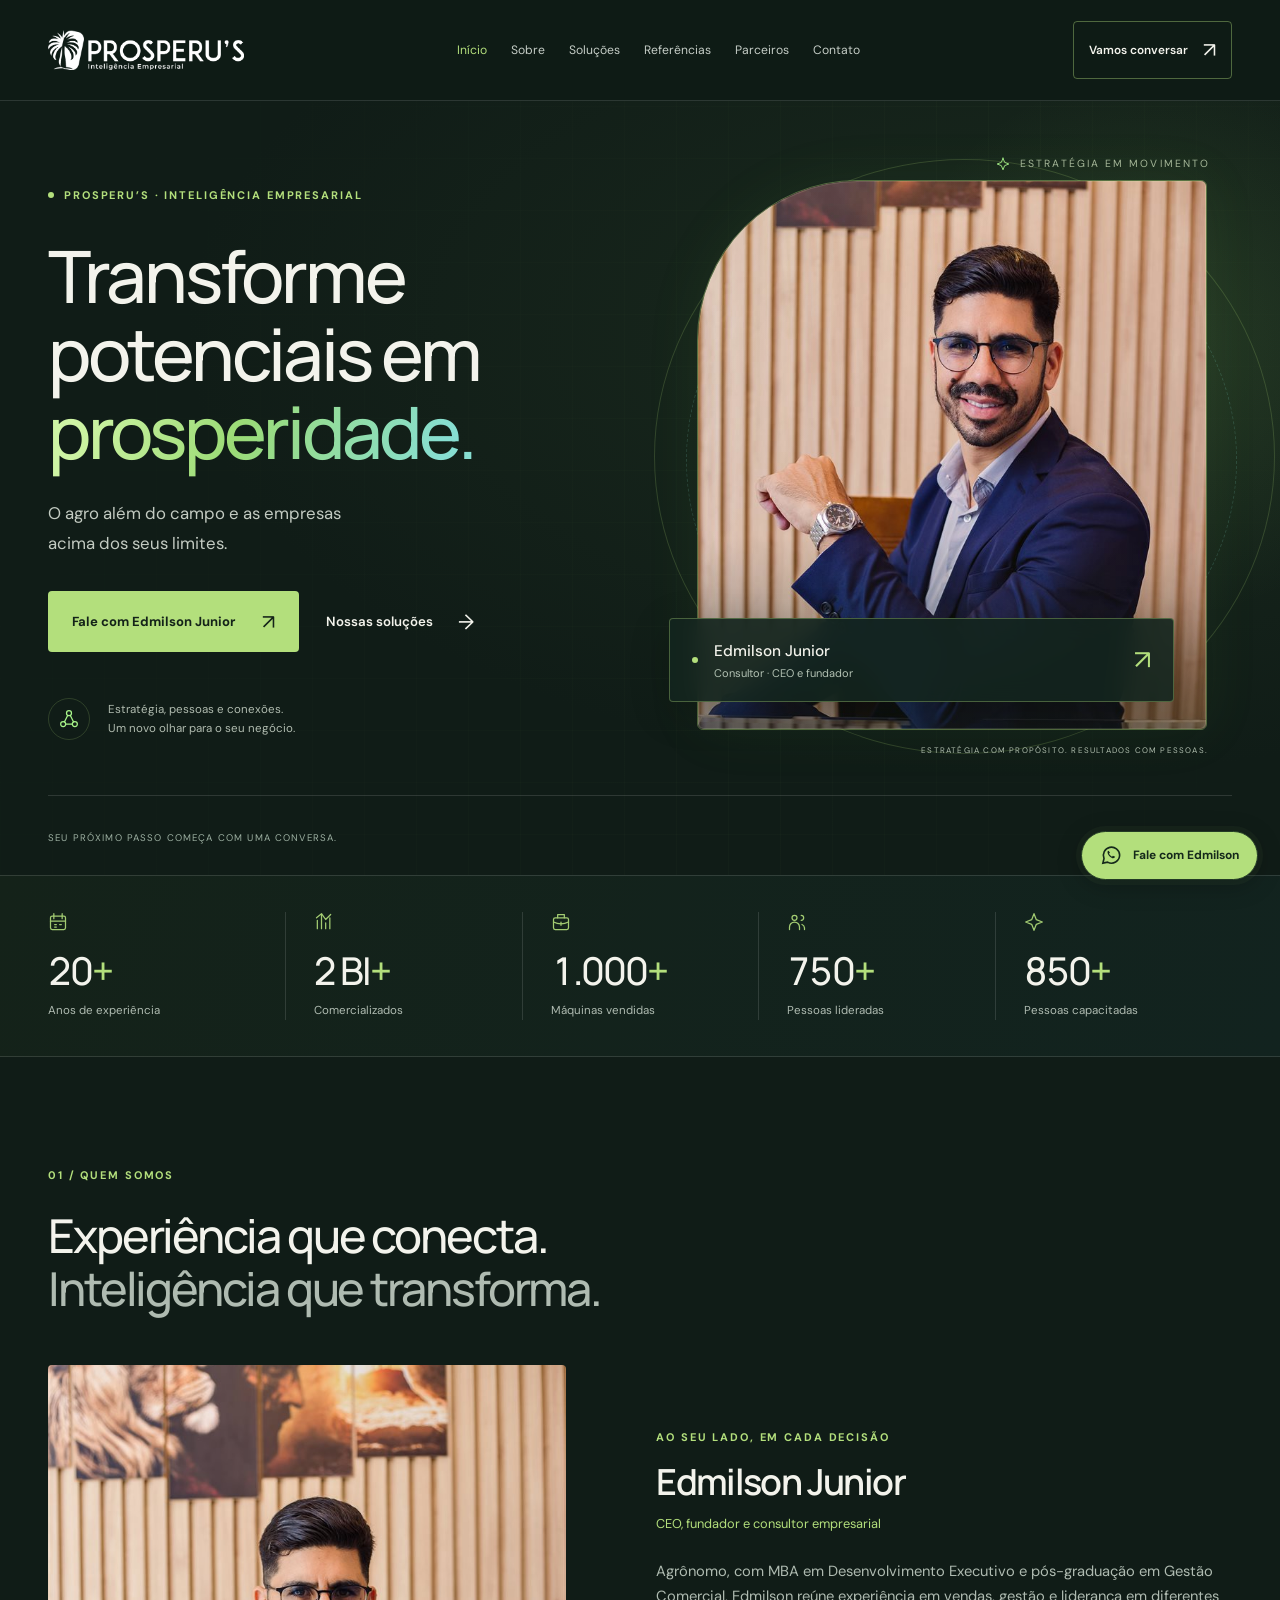
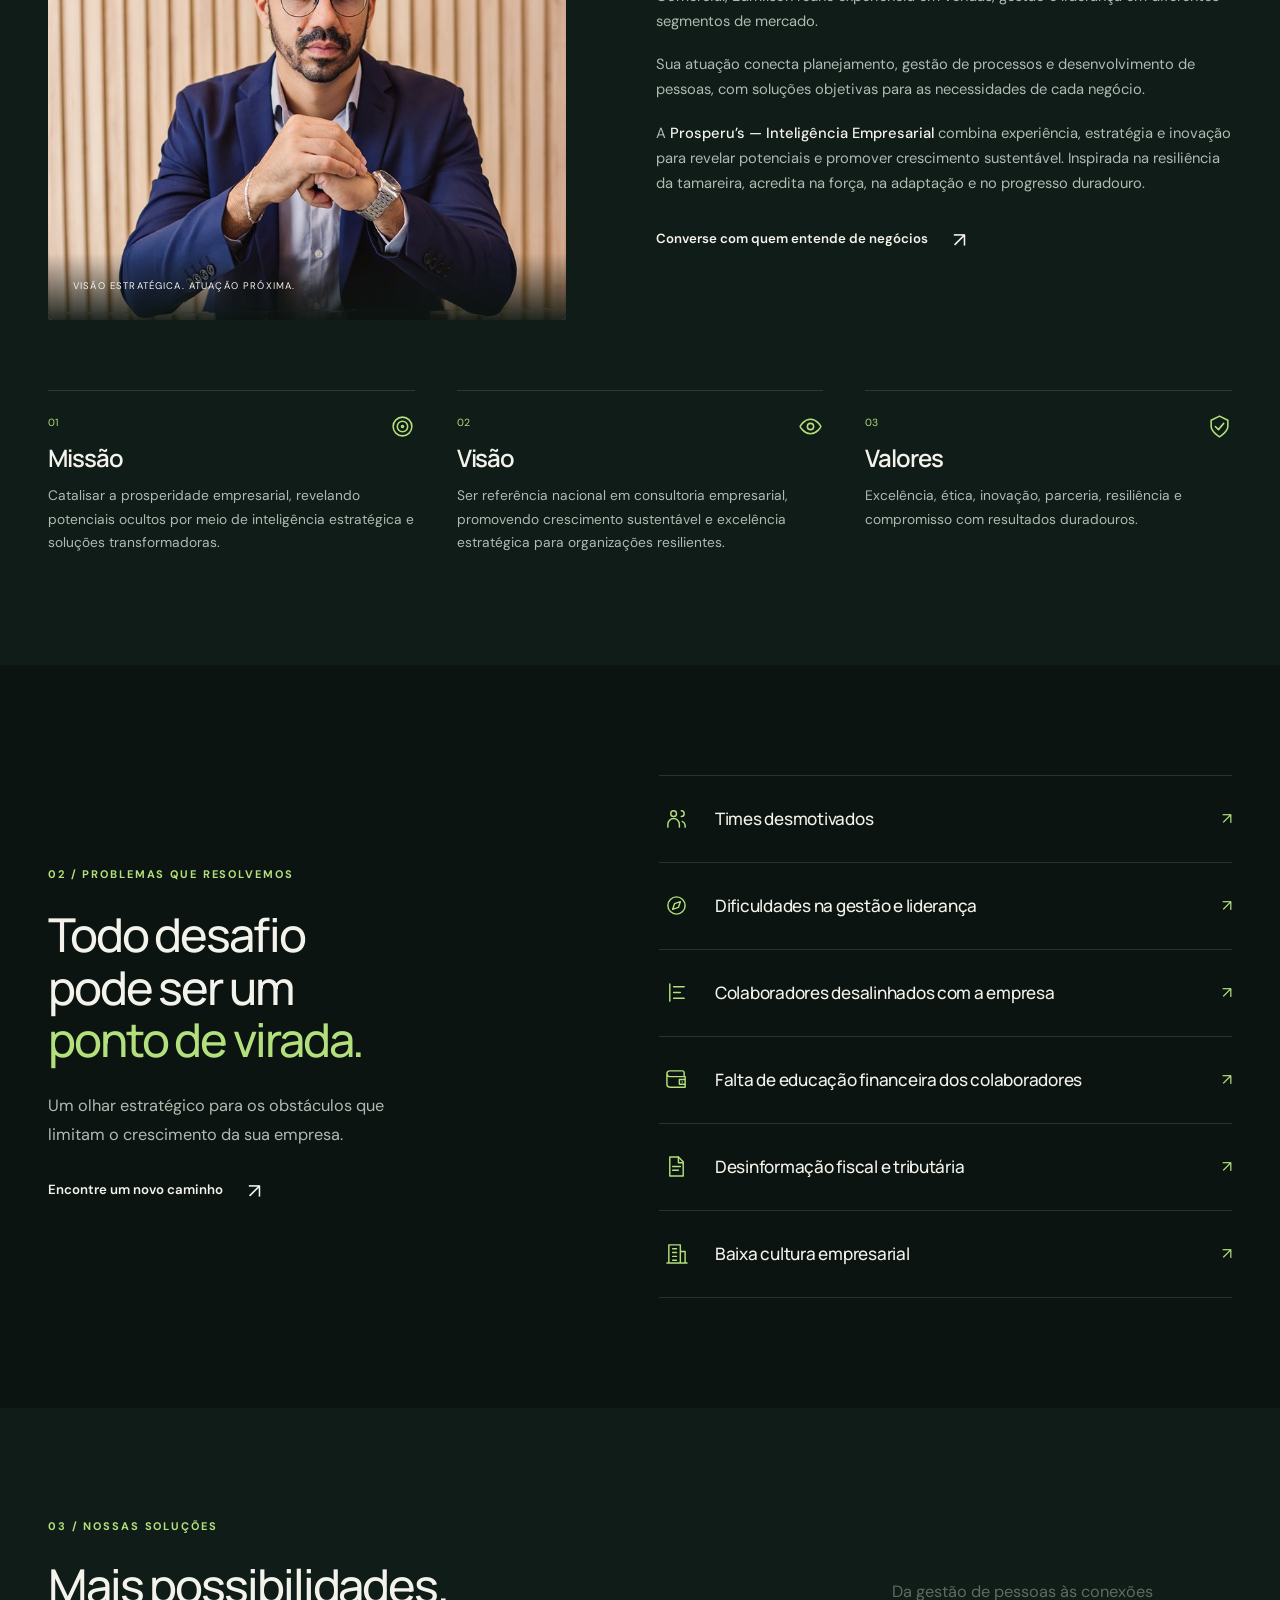
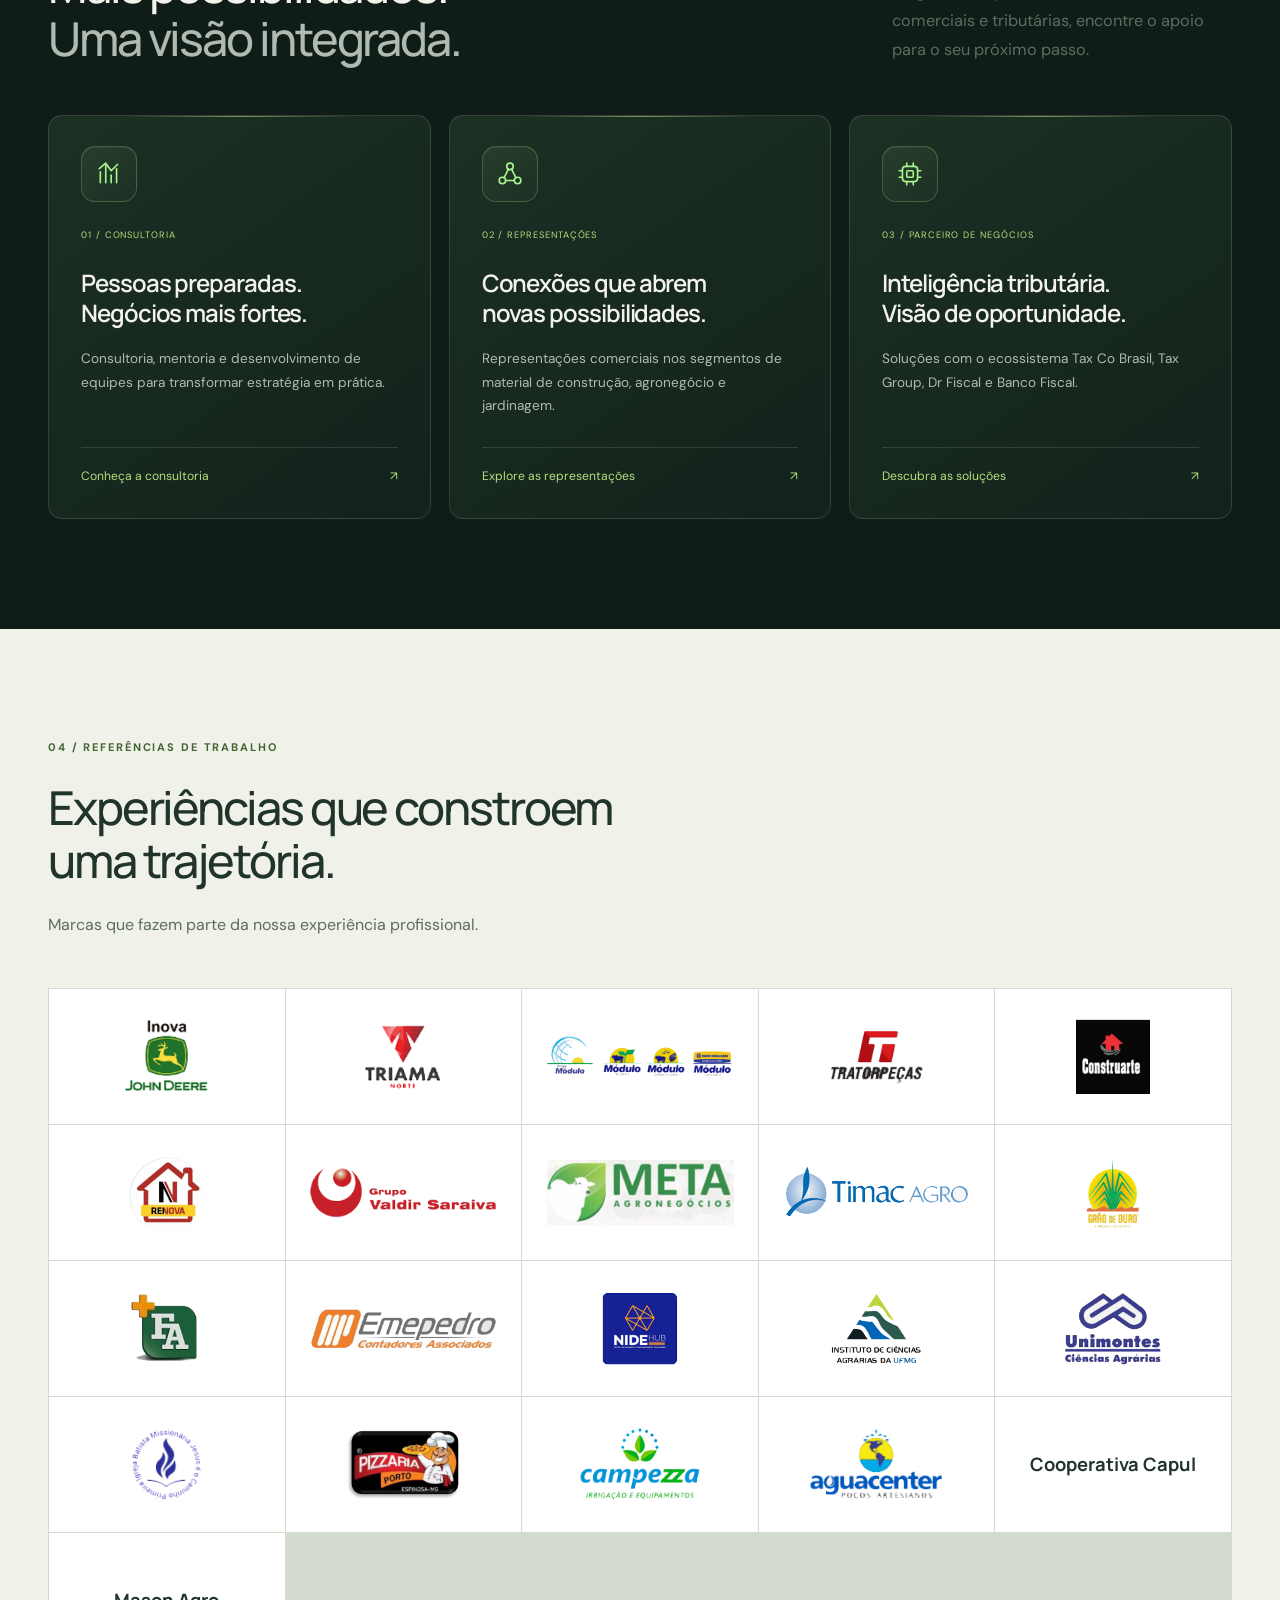
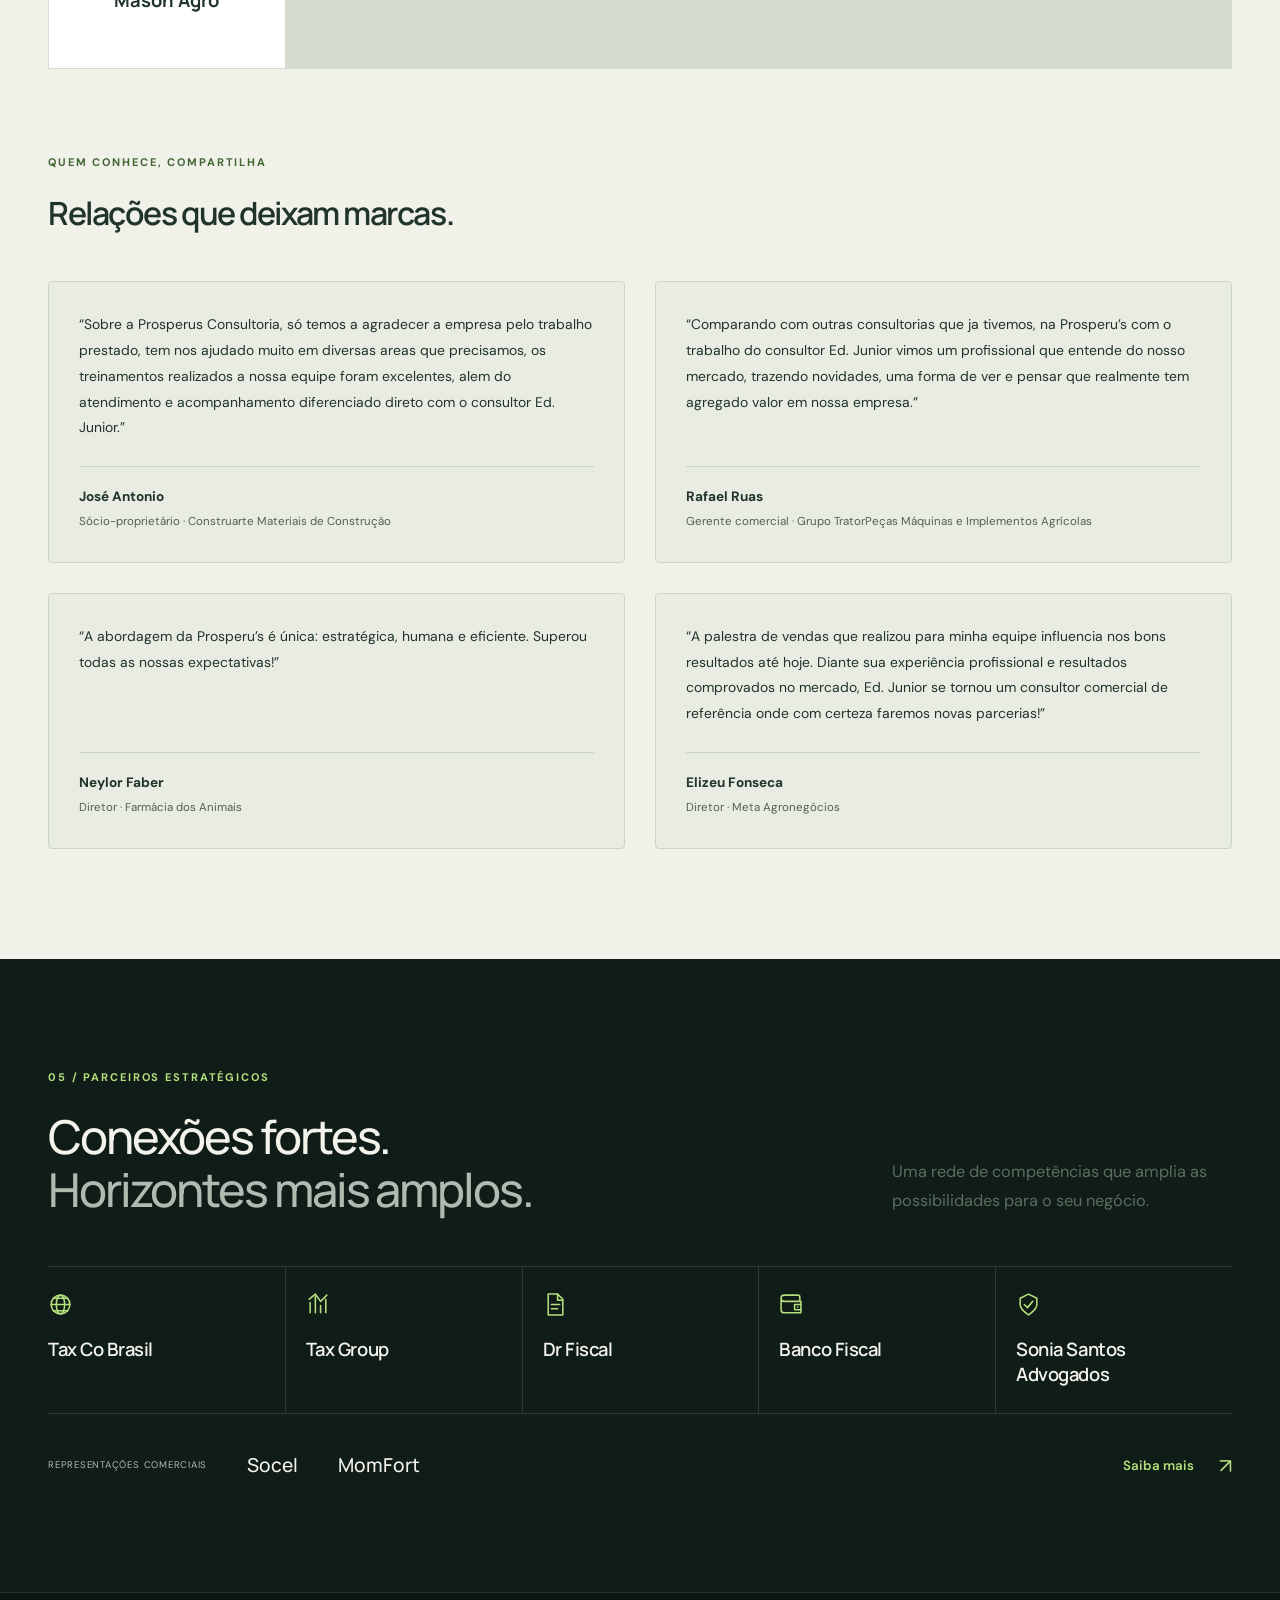
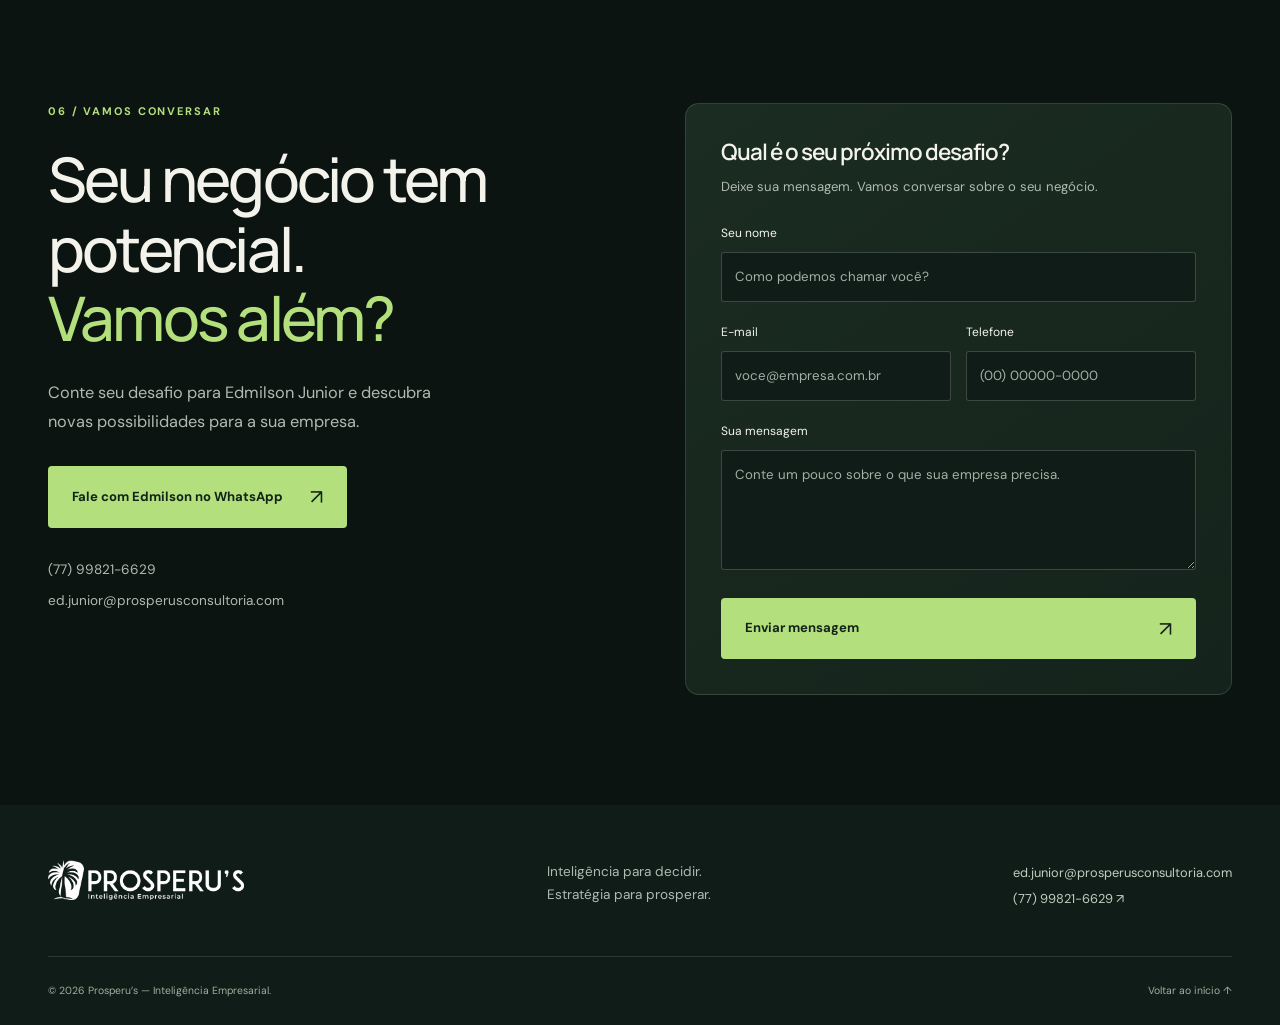
==== index.html @ 61b0d807 "1.0.0 Protótipo novo site" ====
<!DOCTYPE html>
<html lang="pt-BR"><head><meta charset="UTF-8"><meta name="viewport" content="width=device-width, initial-scale=1">
<title>Prosperu’s — Inteligência Empresarial | Edmilson Junior</title><meta name="description" content="Consultoria, desenvolvimento de equipes, representações comerciais e inteligência tributária. Converse com Edmilson Junior e transforme potenciais em prosperidade."><meta name="theme-color" content="#101c17">
<link rel="icon" href="img/favicon.ico"><link rel="preconnect" href="https://fonts.googleapis.com"><link rel="preconnect" href="https://fonts.gstatic.com" crossorigin>
<link href="https://fonts.googleapis.com/css2?family=DM+Sans:wght@400;500;600;700&family=Manrope:wght@400;500;600;700;800&display=swap" rel="stylesheet">
<link rel="stylesheet" href="css/style.css"><script src="js/script.js" defer></script></head><body><div class="scroll-progress" aria-hidden="true"></div><a class="skip-link" href="#conteudo">Pular para o conteúdo</a>
<header class="site-header"><div class="container nav-wrap">
<a class="brand" href="index.html" aria-label="Prosperu’s — início"><img src="img/prosperus-logo-white.png" alt="Prosperu’s — Inteligência Empresarial" width="220" height="45"></a>
<button class="menu-toggle" aria-expanded="false" aria-controls="main-menu" hidden>Menu <span aria-hidden="true">☰</span></button>
<nav id="main-menu" aria-label="Navegação principal">
<a href="index.html" aria-current="page">Início</a><a href="index.html#sobre">Sobre</a><a href="solucoes.html">Soluções</a><a href="index.html#referencias">Referências</a><a href="index.html#parceiros">Parceiros</a><a href="index.html#contato">Contato</a>
</nav><a class="nav-cta" href="https://wa.me/5577998216629?text=Ol%C3%A1%2C%20Edmilson!%20Gostaria%20de%20conversar%20sobre%20as%20solu%C3%A7%C3%B5es%20da%20Prosperu%E2%80%99s." target="_blank" rel="noopener noreferrer">Vamos conversar <span aria-hidden="true">↗</span></a>
</div></header>
<main id="conteudo" tabindex="-1">
<section class="hero"><div class="tech-grid" aria-hidden="true"></div><div class="container hero-grid"><div class="hero-copy"><p class="eyebrow"><span class="status-dot"></span> PROSPERU’S · INTELIGÊNCIA EMPRESARIAL</p>
<h1>Transforme<br>potenciais em<br><em>prosperidade.</em></h1><p class="hero-description">O agro além do campo e as empresas<br class="desktop-break"> acima dos seus limites.</p>
<div class="hero-actions"><a class="button button-primary" href="https://wa.me/5577998216629?text=Ol%C3%A1%2C%20Edmilson!%20Gostaria%20de%20conversar%20sobre%20as%20solu%C3%A7%C3%B5es%20da%20Prosperu%E2%80%99s." target="_blank" rel="noopener noreferrer">Fale com Edmilson Junior <span aria-hidden="true">↗</span></a><a class="text-link" href="solucoes.html">Nossas soluções <span aria-hidden="true">→</span></a></div>
<div class="hero-note"><span class="hero-note-icon"><svg class="ui-icon " viewBox="0 0 24 24" fill="none" stroke="currentColor" stroke-width="1.5" stroke-linecap="round" stroke-linejoin="round" aria-hidden="true" focusable="false"><use href="img/icons.svg#network"></use></svg></span><p>Estratégia, pessoas e conexões.<br>Um novo olhar para o seu negócio.</p></div></div>
<div class="hero-visual"><div class="orbit orbit-one" aria-hidden="true"></div><div class="orbit orbit-two" aria-hidden="true"></div><span class="photo-word" aria-hidden="true"><svg class="ui-icon " viewBox="0 0 24 24" fill="none" stroke="currentColor" stroke-width="1.5" stroke-linecap="round" stroke-linejoin="round" aria-hidden="true" focusable="false"><use href="img/icons.svg#spark"></use></svg> ESTRATÉGIA EM MOVIMENTO</span><div class="hero-photo"><img src="img/edmilson-hero-1200.jpg" srcset="img/edmilson-hero-720.jpg 720w, img/edmilson-hero-1200.jpg 1200w" sizes="(max-width: 640px) calc(100vw - 60px), (max-width: 1336px) 45vw, 560px" alt="Edmilson Junior, consultor e fundador da Prosperu’s" width="3648" height="5472" fetchpriority="high"></div><div class="portrait-label"><span class="status-dot"></span><div><strong>Edmilson Junior</strong><span>Consultor · CEO e fundador</span></div><span aria-hidden="true">↗</span></div><span class="photo-caption">ESTRATÉGIA COM PROPÓSITO. RESULTADOS COM PESSOAS.</span></div></div>
<div class="container hero-bottom"><span>SEU PRÓXIMO PASSO COMEÇA COM UMA CONVERSA.</span><a href="#indicadores">Conheça a Prosperu’s ↓</a></div></section>
<section class="stats" id="indicadores" aria-label="Nossa experiência em números"><div class="container stats-grid"><div><svg class="ui-icon stat-icon" viewBox="0 0 24 24" fill="none" stroke="currentColor" stroke-width="1.5" stroke-linecap="round" stroke-linejoin="round" aria-hidden="true" focusable="false"><use href="img/icons.svg#calendar"></use></svg><strong><span class="sr-only">20+</span><span class="counter-value" aria-hidden="true" data-count="20">20</span><span aria-hidden="true">+</span></strong><p>Anos de experiência</p></div><div><svg class="ui-icon stat-icon" viewBox="0 0 24 24" fill="none" stroke="currentColor" stroke-width="1.5" stroke-linecap="round" stroke-linejoin="round" aria-hidden="true" focusable="false"><use href="img/icons.svg#strategy"></use></svg><strong>2 BI<span>+</span></strong><p>Comercializados</p></div><div><svg class="ui-icon stat-icon" viewBox="0 0 24 24" fill="none" stroke="currentColor" stroke-width="1.5" stroke-linecap="round" stroke-linejoin="round" aria-hidden="true" focusable="false"><use href="img/icons.svg#briefcase"></use></svg><strong><span class="sr-only">1.000+</span><span class="counter-value" aria-hidden="true" data-count="1000">1.000</span><span aria-hidden="true">+</span></strong><p>Máquinas vendidas</p></div><div><svg class="ui-icon stat-icon" viewBox="0 0 24 24" fill="none" stroke="currentColor" stroke-width="1.5" stroke-linecap="round" stroke-linejoin="round" aria-hidden="true" focusable="false"><use href="img/icons.svg#people"></use></svg><strong><span class="sr-only">750+</span><span class="counter-value" aria-hidden="true" data-count="750">750</span><span aria-hidden="true">+</span></strong><p>Pessoas lideradas</p></div><div><svg class="ui-icon stat-icon" viewBox="0 0 24 24" fill="none" stroke="currentColor" stroke-width="1.5" stroke-linecap="round" stroke-linejoin="round" aria-hidden="true" focusable="false"><use href="img/icons.svg#spark"></use></svg><strong><span class="sr-only">850+</span><span class="counter-value" aria-hidden="true" data-count="850">850</span><span aria-hidden="true">+</span></strong><p>Pessoas capacitadas</p></div></div></section>
<section class="section about" id="sobre"><div class="container"><div class="section-heading"><p class="eyebrow">01 / QUEM SOMOS</p><h2>Experiência que conecta.<br><span class="muted">Inteligência que transforma.</span></h2></div><div class="about-grid"><div class="about-photo"><img src="img/edmilson-consultor-1200.jpg" srcset="img/edmilson-consultor-720.jpg 720w, img/edmilson-consultor-1200.jpg 1200w" sizes="(max-width: 640px) calc(100vw - 40px), (max-width: 1336px) 42vw, 545px" alt="Edmilson Junior, à frente da Prosperu’s Consultoria" width="3648" height="5472" loading="lazy"><span>VISÃO ESTRATÉGICA. ATUAÇÃO PRÓXIMA.</span></div><div class="about-copy"><p class="eyebrow">AO SEU LADO, EM CADA DECISÃO</p><h3>Edmilson Junior</h3><p class="role">CEO, fundador e consultor empresarial</p><p>Agrônomo, com MBA em Desenvolvimento Executivo e pós-graduação em Gestão Comercial, Edmilson reúne experiência em vendas, gestão e liderança em diferentes segmentos de mercado.</p><p>Sua atuação conecta planejamento, gestão de processos e desenvolvimento de pessoas, com soluções objetivas para as necessidades de cada negócio.</p><p>A <strong>Prosperu’s — Inteligência Empresarial</strong> combina experiência, estratégia e inovação para revelar potenciais e promover crescimento sustentável. Inspirada na resiliência da tamareira, acredita na força, na adaptação e no progresso duradouro.</p><a class="text-link" href="https://wa.me/5577998216629?text=Ol%C3%A1%2C%20Edmilson!%20Gostaria%20de%20conversar%20sobre%20as%20solu%C3%A7%C3%B5es%20da%20Prosperu%E2%80%99s." target="_blank" rel="noopener noreferrer">Converse com quem entende de negócios <span aria-hidden="true">↗</span></a></div></div>
<div class="values-grid"><article><span class="value-icon"><svg class="ui-icon " viewBox="0 0 24 24" fill="none" stroke="currentColor" stroke-width="1.5" stroke-linecap="round" stroke-linejoin="round" aria-hidden="true" focusable="false"><use href="img/icons.svg#target"></use></svg></span><span>01</span><h3>Missão</h3><p>Catalisar a prosperidade empresarial, revelando potenciais ocultos por meio de inteligência estratégica e soluções transformadoras.</p></article><article><span class="value-icon"><svg class="ui-icon " viewBox="0 0 24 24" fill="none" stroke="currentColor" stroke-width="1.5" stroke-linecap="round" stroke-linejoin="round" aria-hidden="true" focusable="false"><use href="img/icons.svg#eye"></use></svg></span><span>02</span><h3>Visão</h3><p>Ser referência nacional em consultoria empresarial, promovendo crescimento sustentável e excelência estratégica para organizações resilientes.</p></article><article><span class="value-icon"><svg class="ui-icon " viewBox="0 0 24 24" fill="none" stroke="currentColor" stroke-width="1.5" stroke-linecap="round" stroke-linejoin="round" aria-hidden="true" focusable="false"><use href="img/icons.svg#shield"></use></svg></span><span>03</span><h3>Valores</h3><p>Excelência, ética, inovação, parceria, resiliência e compromisso com resultados duradouros.</p></article></div></div></section>
<section class="section challenges" id="problemas"><div class="container challenges-grid"><div><p class="eyebrow">02 / PROBLEMAS QUE RESOLVEMOS</p><h2>Todo desafio<br>pode ser um<br><em>ponto de virada.</em></h2><p class="section-description">Um olhar estratégico para os obstáculos que limitam o crescimento da sua empresa.</p><a class="text-link" href="solucoes.html#consultoria">Encontre um novo caminho <span aria-hidden="true">↗</span></a></div><div class="challenge-list"><div><span class="challenge-icon"><svg class="ui-icon " viewBox="0 0 24 24" fill="none" stroke="currentColor" stroke-width="1.5" stroke-linecap="round" stroke-linejoin="round" aria-hidden="true" focusable="false"><use href="img/icons.svg#people"></use></svg></span><h3>Times desmotivados</h3><span aria-hidden="true">↗</span></div><div><span class="challenge-icon"><svg class="ui-icon " viewBox="0 0 24 24" fill="none" stroke="currentColor" stroke-width="1.5" stroke-linecap="round" stroke-linejoin="round" aria-hidden="true" focusable="false"><use href="img/icons.svg#compass"></use></svg></span><h3>Dificuldades na gestão e liderança</h3><span aria-hidden="true">↗</span></div><div><span class="challenge-icon"><svg class="ui-icon " viewBox="0 0 24 24" fill="none" stroke="currentColor" stroke-width="1.5" stroke-linecap="round" stroke-linejoin="round" aria-hidden="true" focusable="false"><use href="img/icons.svg#align"></use></svg></span><h3>Colaboradores desalinhados com a empresa</h3><span aria-hidden="true">↗</span></div><div><span class="challenge-icon"><svg class="ui-icon " viewBox="0 0 24 24" fill="none" stroke="currentColor" stroke-width="1.5" stroke-linecap="round" stroke-linejoin="round" aria-hidden="true" focusable="false"><use href="img/icons.svg#wallet"></use></svg></span><h3>Falta de educação financeira dos colaboradores</h3><span aria-hidden="true">↗</span></div><div><span class="challenge-icon"><svg class="ui-icon " viewBox="0 0 24 24" fill="none" stroke="currentColor" stroke-width="1.5" stroke-linecap="round" stroke-linejoin="round" aria-hidden="true" focusable="false"><use href="img/icons.svg#document"></use></svg></span><h3>Desinformação fiscal e tributária</h3><span aria-hidden="true">↗</span></div><div><span class="challenge-icon"><svg class="ui-icon " viewBox="0 0 24 24" fill="none" stroke="currentColor" stroke-width="1.5" stroke-linecap="round" stroke-linejoin="round" aria-hidden="true" focusable="false"><use href="img/icons.svg#building"></use></svg></span><h3>Baixa cultura empresarial</h3><span aria-hidden="true">↗</span></div></div></div></section>
<section class="section services" id="servicos"><div class="container"><div class="section-heading heading-row"><div><p class="eyebrow">03 / NOSSAS SOLUÇÕES</p><h2>Mais possibilidades.<br><span class="muted">Uma visão integrada.</span></h2></div><p class="section-description">Da gestão de pessoas às conexões comerciais e tributárias, encontre o apoio para o seu próximo passo.</p></div><div class="service-grid">
<a class="service-card" href="solucoes.html#consultoria"><span class="icon-box"><svg class="ui-icon " viewBox="0 0 24 24" fill="none" stroke="currentColor" stroke-width="1.5" stroke-linecap="round" stroke-linejoin="round" aria-hidden="true" focusable="false"><use href="img/icons.svg#strategy"></use></svg></span><span class="card-number">01 / CONSULTORIA</span><h3>Pessoas preparadas.<br>Negócios mais fortes.</h3><p>Consultoria, mentoria e desenvolvimento de equipes para transformar estratégia em prática.</p><span class="card-link">Conheça a consultoria <span aria-hidden="true">↗</span></span></a>
<a class="service-card" href="solucoes.html#representacoes"><span class="icon-box"><svg class="ui-icon " viewBox="0 0 24 24" fill="none" stroke="currentColor" stroke-width="1.5" stroke-linecap="round" stroke-linejoin="round" aria-hidden="true" focusable="false"><use href="img/icons.svg#network"></use></svg></span><span class="card-number">02 / REPRESENTAÇÕES</span><h3>Conexões que abrem<br>novas possibilidades.</h3><p>Representações comerciais nos segmentos de material de construção, agronegócio e jardinagem.</p><span class="card-link">Explore as representações <span aria-hidden="true">↗</span></span></a>
<a class="service-card" href="solucoes.html#tax-co"><span class="icon-box"><svg class="ui-icon " viewBox="0 0 24 24" fill="none" stroke="currentColor" stroke-width="1.5" stroke-linecap="round" stroke-linejoin="round" aria-hidden="true" focusable="false"><use href="img/icons.svg#chip"></use></svg></span><span class="card-number">03 / PARCEIRO DE NEGÓCIOS</span><h3>Inteligência tributária.<br>Visão de oportunidade.</h3><p>Soluções com o ecossistema Tax Co Brasil, Tax Group, Dr Fiscal e Banco Fiscal.</p><span class="card-link">Descubra as soluções <span aria-hidden="true">↗</span></span></a></div></div></section>
<section class="section references" id="referencias"><div class="container"><div class="section-heading"><p class="eyebrow">04 / REFERÊNCIAS DE TRABALHO</p><h2>Experiências que constroem<br>uma trajetória.</h2><p>Marcas que fazem parte da nossa experiência profissional.</p></div><div class="logo-grid"><div class="logo-tile"><img src="img/parceiros/1.png" alt="Inova John Deere" loading="lazy" width="160" height="80"></div><div class="logo-tile"><img src="img/parceiros/2.png" alt="Triama Norte" loading="lazy" width="160" height="80"></div><div class="logo-tile"><img src="img/parceiros/3.png" alt="Grupo Módulo" loading="lazy" width="160" height="80"></div><div class="logo-tile"><img src="img/parceiros/4.png" alt="Tratorpeças" loading="lazy" width="160" height="80"></div><div class="logo-tile"><img src="img/parceiros/5.png" alt="Construarte" loading="lazy" width="160" height="80"></div><div class="logo-tile"><img src="img/parceiros/6.png" alt="Renova" loading="lazy" width="160" height="80"></div><div class="logo-tile"><img src="img/parceiros/7.png" alt="Grupo Valdir Saraiva" loading="lazy" width="160" height="80"></div><div class="logo-tile"><img src="img/parceiros/8.png" alt="Meta Agronegócios" loading="lazy" width="160" height="80"></div><div class="logo-tile"><img src="img/parceiros/9.png" alt="Timac Agro" loading="lazy" width="160" height="80"></div><div class="logo-tile"><img src="img/parceiros/10.png" alt="Grão de Ouro" loading="lazy" width="160" height="80"></div><div class="logo-tile"><img src="img/parceiros/11.png" alt="Farmácia dos Animais" loading="lazy" width="160" height="80"></div><div class="logo-tile"><img src="img/parceiros/12.png" alt="Ernepedro Contadores Associados" loading="lazy" width="160" height="80"></div><div class="logo-tile"><img src="img/parceiros/13.png" alt="NIDE Hub" loading="lazy" width="160" height="80"></div><div class="logo-tile"><img src="img/parceiros/14.png" alt="Instituto de Ciências Agrárias da UFMG" loading="lazy" width="160" height="80"></div><div class="logo-tile"><img src="img/parceiros/15.png" alt="Unimontes — Ciências Agrárias" loading="lazy" width="160" height="80"></div><div class="logo-tile"><img src="img/parceiros/16.png" alt="Primeira Igreja Batista Missionária Jesus é o Caminho" loading="lazy" width="160" height="80"></div><div class="logo-tile"><img src="img/parceiros/17.png" alt="Pizzaria Porto" loading="lazy" width="160" height="80"></div><div class="logo-tile"><img src="img/parceiros/18.png" alt="Campezza Irrigação e Equipamentos" loading="lazy" width="160" height="80"></div><div class="logo-tile"><img src="img/parceiros/19.png" alt="Aquacenter Piscinas e Lazer" loading="lazy" width="160" height="80"></div><div class="logo-tile name-tile">Cooperativa Capul</div><div class="logo-tile name-tile">Mason Agro</div></div>
<div class="testimonials"><div class="section-heading"><p class="eyebrow">QUEM CONHECE, COMPARTILHA</p><h3>Relações que deixam marcas.</h3></div><div class="testimonial-grid">
<figure><blockquote>“Sobre a Prosperus Consultoria, só temos a agradecer a empresa pelo trabalho prestado, tem nos ajudado muito em diversas areas que precisamos, os treinamentos realizados a nossa equipe foram excelentes, alem do atendimento e acompanhamento diferenciado direto com o consultor Ed. Junior.”</blockquote><figcaption><strong>José Antonio</strong><span>Sócio-proprietário · Construarte Materiais de Construção</span></figcaption></figure>
<figure><blockquote>“Comparando com outras consultorias que ja tivemos, na Prosperu’s com o trabalho do consultor Ed. Junior vimos um profissional que entende do nosso mercado, trazendo novidades, uma forma de ver e pensar que realmente tem agregado valor em nossa empresa.”</blockquote><figcaption><strong>Rafael Ruas</strong><span>Gerente comercial · Grupo TratorPeças Máquinas e Implementos Agrícolas</span></figcaption></figure>
<figure><blockquote>“A abordagem da Prosperu’s é única: estratégica, humana e eficiente. Superou todas as nossas expectativas!”</blockquote><figcaption><strong>Neylor Faber</strong><span>Diretor · Farmácia dos Animais</span></figcaption></figure>
<figure><blockquote>“A palestra de vendas que realizou para minha equipe influencia nos bons resultados até hoje. Diante sua experiência profissional e resultados comprovados no mercado, Ed. Junior se tornou um consultor comercial de referência onde com certeza faremos novas parcerias!”</blockquote><figcaption><strong>Elizeu Fonseca</strong><span>Diretor · Meta Agronegócios</span></figcaption></figure></div></div></div></section>
<section class="section partners" id="parceiros"><div class="container"><div class="section-heading heading-row"><div><p class="eyebrow">05 / PARCEIROS ESTRATÉGICOS</p><h2>Conexões fortes.<br><span class="muted">Horizontes mais amplos.</span></h2></div><p class="section-description">Uma rede de competências que amplia as possibilidades para o seu negócio.</p></div><div class="partner-grid"><div><span class="partner-icon"><svg class="ui-icon " viewBox="0 0 24 24" fill="none" stroke="currentColor" stroke-width="1.5" stroke-linecap="round" stroke-linejoin="round" aria-hidden="true" focusable="false"><use href="img/icons.svg#globe"></use></svg></span><h3>Tax Co Brasil</h3></div><div><span class="partner-icon"><svg class="ui-icon " viewBox="0 0 24 24" fill="none" stroke="currentColor" stroke-width="1.5" stroke-linecap="round" stroke-linejoin="round" aria-hidden="true" focusable="false"><use href="img/icons.svg#strategy"></use></svg></span><h3>Tax Group</h3></div><div><span class="partner-icon"><svg class="ui-icon " viewBox="0 0 24 24" fill="none" stroke="currentColor" stroke-width="1.5" stroke-linecap="round" stroke-linejoin="round" aria-hidden="true" focusable="false"><use href="img/icons.svg#document"></use></svg></span><h3>Dr Fiscal</h3></div><div><span class="partner-icon"><svg class="ui-icon " viewBox="0 0 24 24" fill="none" stroke="currentColor" stroke-width="1.5" stroke-linecap="round" stroke-linejoin="round" aria-hidden="true" focusable="false"><use href="img/icons.svg#wallet"></use></svg></span><h3>Banco Fiscal</h3></div><div><span class="partner-icon"><svg class="ui-icon " viewBox="0 0 24 24" fill="none" stroke="currentColor" stroke-width="1.5" stroke-linecap="round" stroke-linejoin="round" aria-hidden="true" focusable="false"><use href="img/icons.svg#shield"></use></svg></span><h3>Sonia Santos Advogados</h3></div></div><div class="representation-strip"><span>REPRESENTAÇÕES COMERCIAIS</span><strong>Socel</strong><strong>MomFort</strong><a class="text-link" href="solucoes.html#representacoes">Saiba mais <span aria-hidden="true">↗</span></a></div></div></section>
<section class="section contact" id="contato"><div class="container contact-grid"><div><p class="eyebrow">06 / VAMOS CONVERSAR</p><h2>Seu negócio tem<br>potencial.<br><em>Vamos além?</em></h2><p class="section-description">Conte seu desafio para Edmilson Junior e descubra novas possibilidades para a sua empresa.</p><a class="button button-primary" href="https://wa.me/5577998216629?text=Ol%C3%A1%2C%20Edmilson!%20Gostaria%20de%20conversar%20sobre%20as%20solu%C3%A7%C3%B5es%20da%20Prosperu%E2%80%99s." target="_blank" rel="noopener noreferrer">Fale com Edmilson no WhatsApp <span aria-hidden="true">↗</span></a><div class="contact-details"><a href="tel:+5577998216629">(77) 99821-6629</a><a href="mailto:ed.junior@prosperusconsultoria.com">ed.junior@prosperusconsultoria.com</a></div></div>
<form class="contact-form" target="_blank" action="https://formsubmit.co/contato@prosperusconsultoria.com" method="POST"><h3>Qual é o seu próximo desafio?</h3><p>Deixe sua mensagem. Vamos conversar sobre o seu negócio.</p><label for="nome">Seu nome</label><input id="nome" name="nome" autocomplete="name" placeholder="Como podemos chamar você?" required><div class="form-row"><div><label for="email">E-mail</label><input id="email" name="email" type="email" autocomplete="email" placeholder="voce@empresa.com.br" required></div><div><label for="telefone">Telefone</label><input id="telefone" name="telefone" type="tel" autocomplete="tel" placeholder="(00) 00000-0000" pattern="[0-9+\-\s\(\)]{6,20}" title="Digite um telefone válido, com 6 a 20 caracteres." required></div></div><label for="mensagem">Sua mensagem</label><textarea id="mensagem" name="mensagem" rows="4" placeholder="Conte um pouco sobre o que sua empresa precisa." required></textarea>
<input type="hidden" name="_next" value="https://prosperusconsultoria.com/obrigado.html"><input type="hidden" name="_template" value="table"><input type="hidden" name="_autoresponse" value="Obrigado por entrar em contato! Recebemos sua mensagem e em breve nossa equipe entrará em contato com você. Agradecemos pelo seu interesse em nossos serviços."><input type="hidden" name="_captcha" value="false"><input type="hidden" name="_cc" value="israel_kle@hotmail.com,ed.junior@prosperusconsultoria.com"><button class="button button-primary" type="submit">Enviar mensagem <span aria-hidden="true">↗</span></button></form></div></section>
</main><footer class="site-footer"><div class="container"><div class="footer-top"><a class="brand" href="index.html"><img src="img/prosperus-logo-white.png" alt="Prosperu’s — Inteligência Empresarial" width="220" height="45" loading="lazy"></a><p>Inteligência para decidir.<br>Estratégia para prosperar.</p><div><a href="mailto:ed.junior@prosperusconsultoria.com">ed.junior@prosperusconsultoria.com</a><br><a href="https://wa.me/5577998216629?text=Ol%C3%A1%2C%20Edmilson!%20Gostaria%20de%20conversar%20sobre%20as%20solu%C3%A7%C3%B5es%20da%20Prosperu%E2%80%99s." target="_blank" rel="noopener noreferrer">(77) 99821-6629 <span aria-hidden="true">↗</span></a></div></div><div class="footer-bottom"><span>© 2026 Prosperu’s — Inteligência Empresarial.</span><a href="index.html#conteudo">Voltar ao início ↑</a></div></div></footer>
<a class="floating-contact" href="https://wa.me/5577998216629?text=Ol%C3%A1%2C%20Edmilson!%20Gostaria%20de%20conversar%20sobre%20as%20solu%C3%A7%C3%B5es%20da%20Prosperu%E2%80%99s." target="_blank" rel="noopener noreferrer" aria-label="Conversar com Edmilson Junior no WhatsApp"><svg viewBox="0 0 24 24" fill="none" aria-hidden="true"><path d="M20.5 11.5a8.5 8.5 0 0 1-12.6 7.4L3 20l1.2-4.8a8.5 8.5 0 1 1 16.3-3.7Z" stroke="currentColor" stroke-width="1.7"/><path d="M8 7.5c-.7 1.5 1 5.8 5 7.3 1.2.4 2.5-.3 2.8-1.4l-2.3-1.2-1 1c-1.4-.6-2.6-1.8-3.1-3.2l1-1L9 7Z" fill="currentColor"/></svg><span>Fale com Edmilson</span></a></body></html>
---- css/style.css ----
/* Prosperu’s — identidade e componentes compartilhados */ :root {
  --bg:#101c17;
  --bg-deep:#0b1410;
  --surface:#17261e;
  --line:#ffffff20;
  --text:#f3f3ec;
  --muted:#afbbb1;
  --green:#b3df7c;
  --brand:#7aaa50;
  --light:#f0f1e9;
  --ink:#203429;
  --radius:4px
}

* {
  box-sizing:border-box
}

html {
  scroll-behavior:smooth;
  scroll-padding-top:110px
}

body {
  margin:0;
  background:var(--bg);
  color:var(--text);
  font-family:'DM Sans',sans-serif;
  font-size:16px;
  line-height:1.7
}

h1,h2,h3,p,figure {
  margin:0
}

h1,h2,h3 {
  font-family:'Manrope',sans-serif;
  line-height:1.13;
  letter-spacing:-.045em
}

h1 {
  font-size:clamp(3.2rem,5.65vw,5.4rem);
  font-weight:500
}

h2 {
  font-size:clamp(2.25rem,3.65vw,3.5rem);
  font-weight:500
}

h3 {
  font-size:1.5rem;
  font-weight:600
}

em {
  color:var(--green);
  font-style:normal
}

a {
  color:inherit;
  text-decoration:none
}

a,button,input,textarea {
  -webkit-tap-highlight-color:transparent
}

a,button {
  touch-action:manipulation
}

img {
  max-width:100%;
  display:block
}

button,input,textarea {
  font:inherit
}

button,a,input,textarea {
  outline-offset:5px
}

a:focus-visible,button:focus-visible,input:focus-visible,textarea:focus-visible {
  outline:2px solid var(--green)
}

::selection {
  background:var(--green);
  color:var(--bg)
}

.container {
  width:min(1240px,calc(100% - 96px));
  margin-inline:auto
}

.section {
  padding-block:110px
}

.eyebrow {
  color:var(--green);
  font-size:.69rem;
  font-weight:700;
  letter-spacing:.17em;
  line-height:1.5;
  margin-bottom:25px
}

.muted {
  color:var(--muted)
}

.section-description {
  color:var(--muted);
  max-width:390px;
  font-size:1.02rem;
  line-height:1.8
}

.section-heading {
  margin-bottom:50px
}

.section-heading>p:last-child:not(.eyebrow) {
  margin-top:24px;
  color:#5c6d60
}

.heading-row {
  display:flex;
  justify-content:space-between;
  gap:50px;
  align-items:end
}

.heading-row .section-description {
  max-width:340px
}

.button {
  display:inline-flex;
  align-items:center;
  justify-content:space-between;
  gap:27px;
  min-height:55px;
  padding:15px 23px;
  border:1px solid transparent;
  border-radius:var(--radius);
  font-size:.82rem;
  font-weight:700;
  line-height:1.4;
  cursor:pointer;
  transition:background .2s,transform .2s
}

.button-primary {
  color:#142319;
  background:var(--green)
}

.button-primary:hover {
  background:#c5eca0;
  transform:translateY(-2px)
}

.button span,.text-link span,.nav-cta span {
  font-size:1.3rem;
  font-weight:400
}

.text-link {
  display:inline-flex;
  align-items:center;
  justify-content:space-between;
  gap:25px;
  font-size:.83rem;
  font-weight:600;
  line-height:1.5
}

.text-link:hover {
  color:var(--green)
}

.skip-link {
  position:fixed;
  left:20px;
  top:-100px;
  background:var(--green);
  color:var(--bg);
  padding:12px;
  z-index:100
}

.skip-link:focus {
  top:10px
}

.status-dot {
  display:inline-block;
  flex-shrink:0;
  width:6px;
  height:6px;
  border-radius:50%;
  background:var(--green)
}

.brand {
  display:block;
  flex-shrink:0;
  width:196px
}

.brand img {
  width:100%;
  height:auto
}

.site-header {
  position:fixed;
  top:0;
  left:0;
  right:0;
  z-index:30;
  background:#101c17f5;
  border-bottom:1px solid var(--line)
}

.nav-wrap {
  min-height:100px;
  display:flex;
  gap:30px;
  align-items:center;
  justify-content:space-between
}

.site-header nav {
  display:flex;
  gap:24px;
  align-items:center
}

.site-header nav a {
  font-size:.76rem;
  color:#c5cdc6;
  white-space:nowrap;
  transition:color .2s
}

.site-header nav a:hover,.site-header nav a[aria-current] {
  color:var(--green)
}

.nav-cta {
  font-size:.74rem;
  font-weight:600;
  border:1px solid #b3df7c65;
  padding:10px 15px;
  display:flex;
  align-items:center;
  gap:15px;
  border-radius:var(--radius);
  white-space:nowrap
}

.nav-cta:hover {
  background:var(--surface)
}

.menu-toggle {
  display:none;
  background:none;
  color:var(--text);
  border:1px solid var(--line);
  padding:8px 12px;
  border-radius:4px;
  cursor:pointer
}

.menu-toggle[hidden] {
  display:none
}

.hero {
  padding-top:153px;
  overflow:hidden;
  background:radial-gradient(ellipse at 80% 38%,#263a2570 0%,transparent 58%)
}

.hero-grid {
  display:grid;
  grid-template-columns:1.1fr 1fr;
  align-items:center;
  gap:60px
}

.hero-copy {
  padding-block:34px 20px
}

.hero .eyebrow {
  display:flex;
  align-items:center;
  gap:10px;
  margin-bottom:33px
}

.hero h1 {
  line-height:1.08
}

.hero-description {
  font-size:1.05rem;
  color:#c3cbc2;
  margin-top:27px;
  line-height:1.8
}

.hero-actions {
  display:flex;
  align-items:center;
  gap:27px;
  margin-top:33px
}

.hero-note {
  display:flex;
  gap:18px;
  align-items:center;
  margin-top:46px;
  color:#b0bbaf;
  font-size:.72rem;
  line-height:1.7
}

.hero-note .line {
  width:38px;
  height:1px;
  background:#b3df7c88
}

.hero-visual {
  position:relative;
  align-self:stretch;
  display:flex;
  align-items:center;
  min-width:0;
  padding:25px 25px 28px 0
}

.hero-photo {
  height:550px;
  max-height:65vw;
  width:100%;
  position:relative;
  border-radius:160px 6px 6px 6px;
  overflow:hidden;
  border:1px solid #b3df7c30
}

.hero-photo:after {
  content:'';
  position:absolute;
  inset:0;
  background:linear-gradient(0deg,#101c1770,transparent 35%)
}

.hero-photo img {
  width:100%;
  height:100%;
  object-fit:cover;
  object-position:50% 37%
}

.photo-word {
  position:absolute;
  top:2px;
  right:22px;
  font-size:.65rem;
  letter-spacing:.38em;
  color:#a5b798
}

.portrait-label {
  position:absolute;
  bottom:58px;
  left:-28px;
  right:58px;
  display:flex;
  align-items:center;
  gap:16px;
  border:1px solid #ffffff30;
  background:#13251ee8;
  backdrop-filter:blur(12px);
  padding:18px 22px;
  border-radius:4px
}

.portrait-label strong {
  font-size:.96rem;
  display:block;
  font-weight:500
}

.portrait-label div>span {
  display:block;
  font-size:.69rem;
  color:#b3c2b4
}

.portrait-label>span:last-child {
  margin-left:auto;
  color:var(--green);
  font-size:1.7rem
}

.photo-caption {
  position:absolute;
  bottom:3px;
  right:24px;
  font-size:.5rem;
  letter-spacing:.15em;
  color:#afbdad
}

.hero-bottom {
  display:flex;
  align-items:center;
  justify-content:space-between;
  padding-block:32px 27px;
  margin-top:35px;
  border-top:1px solid var(--line);
  font-size:.6rem;
  letter-spacing:.12em;
  color:#9cafa1
}

.hero-bottom a {
  letter-spacing:0;
  font-size:.72rem
}

.stats {
  border-block:1px solid var(--line);
  background:#142219
}

.stats-grid {
  display:grid;
  grid-template-columns:repeat(5,1fr);
  padding-block:36px
}

.stats-grid>div {
  padding-inline:28px;
  border-left:1px solid var(--line)
}

.stats-grid>div:first-child {
  padding-left:0;
  border-left:0
}

.stats strong {
  font-family:'Manrope',sans-serif;
  font-size:clamp(2rem,3vw,2.8rem);
  font-weight:500;
  line-height:1.3;
  letter-spacing:-.05em;
  white-space:nowrap
}

.stats strong span {
  color:var(--green)
}

.stats p {
  color:var(--muted);
  font-size:.72rem;
  margin-top:5px
}

.about-grid {
  display:grid;
  grid-template-columns:.9fr 1fr;
  gap:90px;
  align-items:center
}

.about-photo {
  position:relative;
  height:555px;
  overflow:hidden;
  border-radius:4px
}

.about-photo img {
  height:100%;
  width:100%;
  object-fit:cover;
  object-position:center 30%
}

.about-photo>span {
  position:absolute;
  bottom:0;
  left:0;
  right:0;
  padding:25px;
  background:linear-gradient(0deg,#0b1410e0,transparent);
  font-size:.6rem;
  letter-spacing:.12em
}

.about-copy h3 {
  font-size:2.25rem
}

.about-copy .eyebrow {
  margin-bottom:16px
}

.role {
  font-size:.8rem;
  color:var(--green);
  margin-top:10px;
  margin-bottom:25px
}

.about-copy>p:not(.eyebrow):not(.role) {
  color:var(--muted);
  font-size:.92rem;
  margin-bottom:18px
}

.about-copy strong {
  color:var(--text);
  font-weight:500
}

.about-copy .text-link {
  margin-top:10px
}

.values-grid {
  display:grid;
  grid-template-columns:repeat(3,1fr);
  gap:42px;
  margin-top:70px
}

.values-grid article {
  border-top:1px solid var(--line);
  padding-top:23px
}

.values-grid article>span {
  font-size:.65rem;
  color:var(--green)
}

.values-grid h3 {
  margin-block:13px
}

.values-grid p {
  font-size:.86rem;
  color:var(--muted)
}

.challenges {
  background:var(--bg-deep)
}

.challenges-grid {
  display:grid;
  grid-template-columns:1fr 1.1fr;
  gap:90px;
  align-items:center
}

.challenges .section-description {
  margin-block:25px
}

.challenge-list>div {
  display:flex;
  gap:20px;
  align-items:center;
  border-bottom:1px solid var(--line);
  padding:25px 0
}

.challenge-list>div:first-child {
  border-top:1px solid var(--line)
}

.challenge-list>div>span:first-child {
  font-size:.65rem;
  color:var(--green)
}

.challenge-list h3 {
  font-size:1.07rem;
  letter-spacing:-.015em;
  line-height:1.5;
  font-weight:500
}

.challenge-list>div>span:last-child {
  color:var(--green);
  margin-left:auto
}

.service-grid {
  display:grid;
  grid-template-columns:repeat(3,1fr);
  gap:18px
}

.service-card {
  display:flex;
  flex-direction:column;
  padding:32px;
  background:var(--surface);
  border:1px solid var(--line);
  min-height:350px;
  border-radius:var(--radius);
  transition:background .2s,border-color .2s
}

.service-card:hover {
  background:#213527;
  border-color:#b3df7c80
}

.card-number {
  color:var(--green);
  font-size:.62rem;
  letter-spacing:.1em
}

.service-card h3 {
  margin-top:50px;
  font-size:1.5rem;
  line-height:1.25
}

.service-card p {
  font-size:.85rem;
  color:var(--muted);
  margin-block:19px 30px
}

.card-link {
  display:flex;
  justify-content:space-between;
  align-items:center;
  gap:15px;
  font-size:.76rem;
  margin-top:auto;
  color:var(--green);
  border-top:1px solid var(--line);
  padding-top:18px
}

.references {
  background:var(--light);
  color:var(--ink)
}

.references .eyebrow {
  color:#426632
}

.logo-grid {
  display:grid;
  grid-template-columns:repeat(5,1fr);
  gap:1px;
  background:#d4dcd0;
  border:1px solid #d4dcd0
}

.logo-tile {
  background:white;
  min-height:135px;
  display:flex;
  justify-content:center;
  align-items:center;
  padding:24px
}

.logo-tile img {
  width:auto;
  max-width:100%;
  height:auto;
  max-height:75px;
  object-fit:contain
}

.name-tile {
  font-family:'Manrope',sans-serif;
  font-size:1.15rem;
  font-weight:700;
  text-align:center
}

.testimonials {
  margin-top:85px
}

.testimonials h3 {
  font-size:2rem
}

.testimonial-grid {
  display:grid;
  grid-template-columns:repeat(2,1fr);
  gap:30px
}

.testimonial-grid figure {
  padding:30px;
  border:1px solid #ccd4c7;
  border-radius:var(--radius);
  background:#e9ece2;
  display:flex;
  flex-direction:column
}

.testimonial-grid blockquote {
  margin:0 0 25px;
  font-size:.87rem;
  line-height:1.85
}

.testimonial-grid figcaption {
  margin-top:auto;
  border-top:1px solid #ccd4c7;
  padding-top:18px
}

.testimonial-grid figcaption strong {
  font-size:.85rem;
  display:block
}

.testimonial-grid figcaption span {
  font-size:.72rem;
  display:block;
  color:#52624e;
  margin-top:4px
}

.partner-grid {
  display:grid;
  grid-template-columns:repeat(5,1fr);
  border-block:1px solid var(--line)
}

.partner-grid>div {
  padding:25px 20px;
  border-left:1px solid var(--line)
}

.partner-grid>div:first-child {
  border-left:0;
  padding-left:0
}

.partner-grid span {
  font-size:.65rem;
  color:var(--green)
}

.partner-grid h3 {
  font-size:1.15rem;
  margin-top:20px;
  line-height:1.4;
  letter-spacing:-.025em
}

.representation-strip {
  display:flex;
  align-items:center;
  gap:40px;
  padding-top:35px
}

.representation-strip>span {
  font-size:.6rem;
  letter-spacing:.08em;
  color:var(--muted)
}

.representation-strip strong {
  font-size:1.2rem;
  font-family:'Manrope',sans-serif;
  font-weight:500
}

.representation-strip a {
  margin-left:auto;
  color:var(--green)
}

.contact {
  background:var(--bg-deep);
  border-top:1px solid var(--line)
}

.contact-grid {
  display:grid;
  grid-template-columns:1fr 1fr;
  gap:90px
}

.contact h2 {
  font-size:clamp(2.7rem,4.8vw,4.5rem)
}

.contact .section-description {
  margin-block:25px 30px
}

.contact-details {
  display:flex;
  flex-direction:column;
  gap:8px;
  margin-top:30px;
  font-size:.85rem;
  color:var(--muted)
}

.contact-details a {
  overflow-wrap:anywhere
}

.contact-details a:hover {
  color:var(--green)
}

.contact-form {
  background:var(--surface);
  padding:35px;
  border:1px solid var(--line);
  border-radius:var(--radius)
}

.contact-form h3 {
  font-size:1.4rem
}

.contact-form>p {
  font-size:.82rem;
  color:var(--muted);
  margin-block:12px 25px
}

label {
  display:block;
  font-size:.75rem;
  margin-bottom:8px
}

input,textarea {
  width:100%;
  min-width:0;
  background:#101c17;
  color:var(--text);
  border:1px solid #ffffff30;
  border-radius:3px;
  padding:13px;
  font-size:.83rem;
  margin-bottom:20px
}

input::placeholder,textarea::placeholder {
  color:#a2b0a5
}

textarea {
  resize:vertical;
  min-height:120px
}

.form-row {
  display:grid;
  grid-template-columns:1fr 1fr;
  gap:15px
}

.contact-form .button {
  width:100%
}

.site-footer {
  padding-block:55px 25px
}

.footer-top {
  display:flex;
  justify-content:space-between;
  align-items:start;
  gap:40px
}

.footer-top p {
  font-size:.85rem;
  color:var(--muted)
}

.footer-top>div {
  font-size:.8rem;
  line-height:2;
  color:#c1cec0
}

.footer-top>div a {
  overflow-wrap:anywhere
}

.footer-top>div a:hover {
  color:var(--green)
}

.footer-bottom {
  display:flex;
  justify-content:space-between;
  gap:25px;
  padding-top:25px;
  margin-top:45px;
  border-top:1px solid var(--line);
  font-size:.65rem;
  color:#9eb09f
}

.floating-contact {
  position:fixed;
  right:22px;
  bottom:20px;
  z-index:25;
  background:var(--green);
  color:#15291b;
  display:flex;
  align-items:center;
  gap:10px;
  padding:12px 18px;
  border:1px solid #233b25;
  border-radius:50px;
  box-shadow:0 5px 25px #0004;
  font-size:.75rem;
  font-weight:700
}

.floating-contact:hover {
  background:#c5eca0
}

.floating-contact svg {
  width:23px;
  height:23px
}

.solutions-hero {
  padding-top:150px;
  background:radial-gradient(ellipse at 90% 60%,#29402670,transparent 65%);
  border-bottom:1px solid var(--line)
}

.breadcrumb {
  color:var(--muted);
  font-size:.75rem;
  display:inline-block;
  margin-bottom:30px
}

.solutions-hero h1 {
  font-size:clamp(3.2rem,6vw,5.6rem)
}

.solutions-intro {
  display:flex;
  justify-content:space-between;
  gap:65px;
  align-items:end;
  margin-top:35px
}

.solutions-intro>p {
  max-width:440px;
  color:var(--muted)
}

.solutions-intro nav {
  display:flex;
  flex-direction:column;
  gap:10px;
  min-width:280px
}

.solutions-intro nav a {
  border-bottom:1px solid var(--line);
  padding:8px 0;
  font-size:.83rem
}

.solutions-intro nav a:hover {
  color:var(--green)
}

.solution-grid {
  display:grid;
  grid-template-columns:.9fr 1fr;
  gap:90px;
  align-items:center
}

.solution-image {
  height:620px;
  position:relative;
  overflow:hidden;
  border-radius:var(--radius)
}

.solution-image img {
  height:100%;
  width:100%;
  object-fit:cover;
  object-position:50% 35%
}

.solution-image>span {
  position:absolute;
  bottom:0;
  left:0;
  right:0;
  padding:25px;
  background:linear-gradient(0deg,#0b1410ee,transparent);
  font-size:.65rem;
  letter-spacing:.12em
}

.solution-detail .section-description {
  margin-top:25px;
  margin-bottom:20px
}

.solution-detail p:not(.eyebrow):not(.section-description) {
  font-size:.9rem;
  color:var(--muted)
}

.topic-list {
  list-style:none;
  margin:24px 0 30px;
  padding:0
}

.topic-list li {
  border-bottom:1px solid var(--line);
  padding:11px 0;
  font-size:.85rem;
  color:#c0ccbe
}

.topic-list li:before {
  content:'↗';
  color:var(--green);
  margin-right:12px
}

.representation-detail {
  background:#18291e;
  border-block:1px solid var(--line)
}

.representation-cards {
  display:grid;
  grid-template-columns:1fr 1fr;
  gap:25px;
  margin:45px 0 35px
}

.representation-cards article {
  padding:40px;
  background:#102017;
  border:1px solid var(--line);
  border-radius:var(--radius)
}

.representation-cards article>span,.tax-grid article>span {
  font-size:.65rem;
  letter-spacing:.1em;
  color:var(--green)
}

.representation-cards h3 {
  font-size:3rem;
  margin-block:26px 20px
}

.representation-cards p {
  max-width:370px
}

.tax-grid {
  display:grid;
  grid-template-columns:1fr 1fr;
  gap:50px;
  margin-block:50px 35px
}

.tax-grid article {
  border-top:1px solid var(--line);
  padding-top:28px
}

.tax-grid h3 {
  font-size:2.3rem;
  margin-block:25px
}

.tax-grid p {
  max-width:440px
}

.final-cta {
  text-align:center;
  background:var(--green);
  color:var(--bg)
}

.final-cta .eyebrow {
  color:#35502b
}

.final-cta .button {
  margin-top:35px;
  background:var(--bg);
  color:var(--text)
}

.final-cta .button:hover {
  background:#263c2b
}

.thank-you {
  min-height:100svh;
  display:grid;
  place-items:center;
  padding:40px 24px;
  background:radial-gradient(ellipse at top,#30462b,transparent 65%)
}

.thank-you-card {
  max-width:640px;
  text-align:center
}

.thank-you-card .brand {
  margin:0 auto 40px
}

.success-mark {
  display:grid;
  place-items:center;
  width:60px;
  height:60px;
  margin:0 auto 25px;
  border:1px solid #b3df7c66;
  border-radius:50%;
  font-size:1.8rem;
  color:var(--green)
}

.thank-you-card h1 {
  font-size:clamp(3rem,6vw,4.6rem)
}

.thank-you-card>p:not(.eyebrow) {
  margin:25px auto;
  color:var(--muted);
  max-width:440px
}

.thank-you-card .button {
  margin:10px auto 25px
}

.thank-you-card>.text-link {
  display:flex;
  justify-content:center;
  gap:12px
}

@media(min-width:1600px) {
  .hero {
    padding-top:175px
  }

  .hero-photo {
    height:620px
  }

  .hero h1 {
    font-size:5.6rem
  }
}

@media(max-width:1150px) {
  .container {
    width:calc(100% - 64px)
  }

  .brand {
    width:170px
  }

  .nav-wrap {
    gap:20px
  }

  .site-header nav {
    gap:17px
  }

  .nav-cta {
    display:none
  }

  .hero-grid {
    gap:35px
  }

  .hero h1 {
    font-size:5.7vw
  }

  .hero-actions {
    gap:18px;
    flex-wrap:wrap
  }

  .hero-photo {
    height:530px
  }

  .portrait-label {
    left:-12px;
    right:40px
  }

  .about-grid,.challenges-grid,.contact-grid,.solution-grid {
    gap:50px
  }

  .service-card {
    padding:25px
  }

  .service-card h3 {
    font-size:1.3rem
  }

  .stats-grid>div {
    padding-inline:18px
  }
}

@media(max-width:850px) {
  .container {
    width:calc(100% - 48px)
  }

  .section {
    padding-block:75px
  }

  .nav-wrap {
    min-height:82px;
    flex-wrap:wrap
  }

  .site-header nav {
    gap:18px
  }

  .site-header nav a {
    font-size:.7rem
  }

  .brand {
    width:155px
  }

  .hero {
    padding-top:120px
  }

  .hero-grid {
    gap:25px
  }

  .hero .eyebrow {
    font-size:.55rem;
    letter-spacing:.1em
  }

  .hero-photo {
    height:460px
  }

  .hero h1 {
    font-size:6vw
  }

  .hero-description {
    font-size:.9rem
  }

  .hero-note {
    margin-top:30px
  }

  .hero-actions .button {
    padding-inline:15px;
    font-size:.73rem
  }

  .portrait-label {
    padding:15px;
    right:35px;
    bottom:55px
  }

  .portrait-label strong {
    font-size:.8rem
  }

  .portrait-label div>span {
    font-size:.6rem
  }

  .photo-caption {
    font-size:.4rem
  }

  .stats-grid>div {
    padding-inline:12px
  }

  .stats strong {
    font-size:1.9rem
  }

  .stats p {
    font-size:.63rem
  }

  .about-grid,.solution-grid {
    gap:35px
  }

  .about-photo {
    height:500px
  }

  .about-copy>p:not(.eyebrow):not(.role) {
    font-size:.83rem
  }

  .about-copy h3 {
    font-size:2rem
  }

  .values-grid {
    gap:25px
  }

  .values-grid p {
    font-size:.8rem
  }

  .heading-row {
    gap:30px
  }

  .heading-row .section-description {
    max-width:260px;
    font-size:.88rem
  }

  .challenges-grid {
    gap:35px
  }

  .service-grid {
    gap:12px
  }

  .service-card {
    padding:22px 18px
  }

  .service-card h3 {
    font-size:1.15rem
  }

  .card-number {
    font-size:.5rem
  }

  .service-card p {
    font-size:.8rem
  }

  .card-link {
    font-size:.68rem
  }

  .logo-grid {
    grid-template-columns:repeat(4,1fr)
  }

  .partner-grid {
    grid-template-columns:repeat(3,1fr);
    border-bottom:0
  }

  .partner-grid>div {
    border-bottom:1px solid var(--line);
    padding:20px
  }

  .partner-grid>div:first-child {
    padding-left:20px
  }

  .partner-grid>div:nth-child(3n+1) {
    border-left:0
  }

  .representation-strip {
    gap:25px;
    flex-wrap:wrap
  }

  .contact-grid {
    gap:35px
  }

  .contact-form {
    padding:25px
  }

  .form-row {
    grid-template-columns:1fr;
    gap:0
  }

  .footer-top {
    flex-wrap:wrap;
    gap:30px
  }

  .footer-top>div {
    width:100%
  }

  .solutions-hero {
    padding-top:125px
  }

  .solutions-intro {
    gap:35px
  }

  .solutions-intro nav {
    min-width:220px
  }

  .solution-image {
    height:610px
  }
}

@media(max-width:640px) {
  html {
    scroll-padding-top:90px
  }

  .container {
    width:calc(100% - 40px)
  }

  .section {
    padding-block:60px
  }

  .nav-wrap {
    min-height:76px;
    gap:0
  }

  .brand {
    width:167px
  }

  .menu-toggle:not([hidden]) {
    display:block
  }

  .js-ready .site-header nav {
    display:none
  }

  .js-ready .site-header nav.is-open {
    display:flex
  }

  .site-header nav {
    order:3;
    width:100%;
    flex-direction:column;
    align-items:stretch;
    gap:0;
    padding-block:12px 20px
  }

  .site-header nav a {
    padding:12px 5px;
    font-size:.9rem;
    border-bottom:1px solid var(--line)
  }

  body:not(.js-ready) .site-header {
    position:relative
  }

  body:not(.js-ready) .hero {
    padding-top:30px
  }

  body:not(.js-ready) .solutions-hero {
    padding-top:40px
  }

  .hero {
    padding-top:110px
  }

  .hero-grid {
    grid-template-columns:1fr;
    gap:25px
  }

  .hero-copy {
    padding-block:0
  }

  .hero .eyebrow {
    font-size:.57rem;
    letter-spacing:.12em;
    margin-bottom:24px
  }

  .hero h1 {
    font-size:clamp(2.5rem,10.5vw,4.25rem)
  }

  .hero-description {
    font-size:.95rem;
    margin-top:22px
  }

  .hero-actions {
    margin-top:25px;
    gap:22px
  }

  .hero-actions .button {
    font-size:.77rem;
    padding:15px 18px
  }

  .hero-note {
    display:none
  }

  .hero-visual {
    padding:25px 10px 25px 10px;
    max-width:460px;
    width:100%;
    margin:auto
  }

  .hero-photo {
    height:460px;
    max-height:none;
    border-top-left-radius:120px
  }

  .hero-photo img {
    object-position:50% 34%
  }

  .photo-word {
    font-size:.55rem;
    right:12px;
    top:2px
  }

  .portrait-label {
    left:0;
    right:35px;
    bottom:45px;
    padding:16px 19px
  }

  .portrait-label strong {
    font-size:.95rem
  }

  .portrait-label div>span {
    font-size:.69rem
  }

  .photo-caption {
    right:12px;
    bottom:0;
    font-size:.43rem
  }

  .hero-bottom {
    margin-top:20px;
    padding-block:23px;
    gap:20px
  }

  .hero-bottom>span {
    max-width:160px;
    font-size:.51rem
  }

  .hero-bottom a {
    font-size:.65rem;
    text-align:right
  }

  .stats-grid {
    grid-template-columns:repeat(2,1fr);
    padding-block:10px
  }

  .stats-grid>div,.stats-grid>div:first-child {
    padding:22px 15px;
    border:0;
    border-bottom:1px solid var(--line)
  }

  .stats-grid>div:nth-child(even) {
    border-left:1px solid var(--line)
  }

  .stats-grid>div:last-child {
    grid-column:1 / -1;
    border-bottom:0;
    padding-bottom:20px
  }

  .stats strong {
    font-size:2.25rem
  }

  .stats p {
    font-size:.73rem
  }

  .section-heading {
    margin-bottom:35px
  }

  .eyebrow {
    font-size:.6rem;
    margin-bottom:20px
  }

  h2 {
    font-size:clamp(2rem,7.6vw,3rem)
  }

  .about-grid,.challenges-grid,.contact-grid,.solution-grid {
    grid-template-columns:1fr;
    gap:35px
  }

  .about-photo {
    height:450px;
    max-width:460px;
    width:100%
  }

  .about-copy>p:not(.eyebrow):not(.role) {
    font-size:.92rem
  }

  .about-copy h3 {
    font-size:2.15rem
  }

  .values-grid {
    grid-template-columns:1fr;
    gap:25px;
    margin-top:45px
  }

  .values-grid h3 {
    font-size:1.35rem
  }

  .values-grid p {
    font-size:.88rem
  }

  .values-grid article {
    padding-top:18px
  }

  .values-grid article>span {
    float:right
  }

  .challenge-list>div {
    padding:20px 0;
    gap:15px
  }

  .challenge-list h3 {
    font-size:1rem
  }

  .heading-row {
    display:block
  }

  .heading-row .section-description {
    max-width:100%;
    font-size:.95rem;
    margin-top:25px
  }

  .service-grid {
    grid-template-columns:1fr;
    gap:15px
  }

  .service-card {
    padding:27px;
    min-height:300px
  }

  .card-number {
    font-size:.6rem
  }

  .service-card h3 {
    font-size:1.6rem;
    margin-top:35px
  }

  .service-card p {
    font-size:.88rem
  }

  .card-link {
    font-size:.78rem
  }

  .logo-grid {
    grid-template-columns:repeat(2,1fr)
  }

  .logo-tile {
    min-height:115px;
    padding:20px
  }

  .logo-tile img {
    max-height:65px
  }

  .name-tile {
    font-size:1rem
  }

  .testimonials {
    margin-top:55px
  }

  .testimonials h3 {
    font-size:1.7rem
  }

  .testimonial-grid {
    grid-template-columns:1fr;
    gap:18px
  }

  .testimonial-grid figure {
    padding:25px
  }

  .partner-grid {
    grid-template-columns:repeat(2,1fr)
  }

  .partner-grid>div:nth-child(3n+1) {
    border-left:1px solid var(--line)
  }

  .partner-grid>div:nth-child(2n+1) {
    border-left:0
  }

  .partner-grid h3 {
    font-size:1rem
  }

  .partner-grid>div:last-child {
    grid-column:1 / -1
  }

  .representation-strip {
    gap:20px
  }

  .representation-strip>span {
    width:100%
  }

  .representation-strip a {
    font-size:.75rem
  }

  .contact h2 {
    font-size:3rem
  }

  .contact-form {
    padding:25px 20px
  }

  .contact-form h3 {
    font-size:1.35rem
  }

  .footer-top {
    flex-direction:column;
    gap:25px
  }

  .footer-top>div {
    font-size:.76rem
  }

  .footer-bottom {
    flex-direction:column;
    gap:15px;
    margin-top:30px;
    padding-bottom:55px
  }

  .floating-contact {
    right:15px;
    bottom:15px;
    padding:12px
  }

  .floating-contact span {
    display:none
  }

  .floating-contact svg {
    width:26px;
    height:26px
  }

  .solutions-hero {
    padding-top:115px
  }

  .solutions-hero h1 {
    font-size:clamp(2.6rem,10vw,4rem)
  }

  .solutions-intro {
    display:block;
    margin-top:25px
  }

  .solutions-intro>p {
    font-size:.92rem
  }

  .solutions-intro nav {
    margin-top:30px
  }

  .solution-image {
    height:450px;
    max-width:460px
  }

  .solution-grid {
    gap:35px
  }

  .solution-detail .section-description {
    font-size:.95rem
  }

  .representation-cards,.tax-grid {
    grid-template-columns:1fr;
    gap:20px;
    margin-top:30px
  }

  .representation-cards article {
    padding:30px
  }

  .representation-cards h3 {
    font-size:2.5rem
  }

  .tax-grid article {
    padding-block:25px
  }

  .tax-grid h3 {
    font-size:2rem
  }

  .solution-detail .button {
    font-size:.76rem;
    gap:18px;
    max-width:100%
  }

  .final-cta h2 {
    font-size:2.5rem
  }

  .thank-you-card>.text-link {
    font-size:.75rem
  }
}

@media(prefers-reduced-motion:reduce) {
  html {
    scroll-behavior:auto
  }

  *,*:before,*:after {
    animation:none!important;
    transition:none!important
  }
}


/* Camada tecnológica: ícones vetoriais, luz e movimento progressivo. */
:root { --tech-accent: #a8f58a; --tech-cyan: #87ded1; }
.sr-only {
  position:absolute; width:1px; height:1px; padding:0; margin:-1px;
  overflow:hidden; clip-path:inset(50%); white-space:nowrap; border:0;
}
.ui-icon { display:block; width:26px; height:26px; flex-shrink:0; }
.icon-box {
  display:inline-grid; place-items:center; width:56px; height:56px;
  color:var(--tech-accent); border:1px solid #b3df7c40; border-radius:14px;
  background:linear-gradient(145deg,#b3df7c16,#87ded105);
  box-shadow:inset 0 1px 0 #ffffff0d; flex-shrink:0;
}
.scroll-progress {
  position:fixed; top:0; left:0; width:100%; height:2px;
  z-index:60; pointer-events:none; transform:scaleX(0); transform-origin:left;
  background:linear-gradient(90deg,var(--green),var(--tech-cyan));
  box-shadow:0 0 12px #b3df7c66;
}
.site-header { background:#0e1b16ed; backdrop-filter:blur(18px); }
.hero, .solutions-hero { position:relative; isolation:isolate; }
.solutions-hero { overflow:hidden; }
.hero>.container, .solutions-hero>.container { position:relative; z-index:1; }
.tech-grid {
  position:absolute; inset:-50px 0; z-index:0; pointer-events:none; opacity:.32;
  background-image:linear-gradient(#b3df7c12 1px,transparent 1px),linear-gradient(90deg,#b3df7c12 1px,transparent 1px);
  background-size:52px 52px;
  mask-image:linear-gradient(110deg,transparent 5%,#000 65%,transparent 100%);
}
.hero::after, .solutions-hero::after {
  content:''; position:absolute; width:600px; height:600px;
  top:5%; right:-180px; z-index:0; border-radius:50%; pointer-events:none;
  background:radial-gradient(circle,#8acb6220,transparent 65%);
}
.hero h1 em, .solutions-hero h1 em {
  background:linear-gradient(110deg,#cef4a4 10%,#9bdb76 45%,#87ded1 90%);
  color:var(--green); -webkit-background-clip:text; background-clip:text;
  -webkit-text-fill-color:transparent;
}
.hero-visual { isolation:isolate; }
.hero-photo { z-index:1; border-color:#b3df7c66; box-shadow:0 0 60px #73ba4912; }
.hero-photo::before {
  content:''; position:absolute; inset:0; z-index:1; pointer-events:none;
  border:1px solid #d4f7b526; border-radius:inherit;
  background:linear-gradient(130deg,#b3df7c0c,transparent 35%);
}
.orbit {
  position:absolute; z-index:0; left:-8%; top:1%; width:116%; height:98%;
  border:1px solid #b3df7c30; border-radius:50%; pointer-events:none;
}
.orbit::after {
  content:''; position:absolute; top:17%; left:12%; width:8px; height:8px;
  border-radius:50%; background:var(--tech-accent); box-shadow:0 0 20px #b3df7c99;
}
.orbit-two { inset:8% -1% auto auto; width:103%; height:85%; border-style:dashed; border-color:#87ded12e; }
.orbit-two::after { width:5px; height:5px; left:85%; top:15%; background:var(--tech-cyan); }
.portrait-label { z-index:3; border-color:#b3df7c55; box-shadow:0 10px 40px #0003; }
.photo-caption, .photo-word { z-index:2; }
.photo-word { display:flex; align-items:center; gap:10px; letter-spacing:.2em; }
.photo-word .ui-icon { width:14px; height:14px; color:var(--tech-accent); }
.hero-note-icon {
  display:grid; place-items:center; width:42px; height:42px;
  border:1px solid #b3df7c30; border-radius:50%; color:var(--tech-accent);
}
.hero-note-icon .ui-icon { width:20px; height:20px; }
.stats { background:linear-gradient(115deg,#142219,#12231f); }
.stats-grid>div { position:relative; }
.stat-icon { width:20px; height:20px; margin-bottom:14px; color:var(--green); opacity:.9; }
.stats strong .counter-value { color:var(--text); font-variant-numeric:tabular-nums; }
.values-grid article { position:relative; }
.values-grid .value-icon { float:right; color:var(--green); font-size:inherit; }
.values-grid .value-icon .ui-icon { width:25px; height:25px; }
.challenge-icon { display:grid; place-items:center; width:36px; height:36px; flex-shrink:0; color:var(--green); }
.challenge-icon .ui-icon { width:23px; height:23px; }
.challenge-list>div { transition:padding .25s,background .25s; }
.challenge-list>div:hover { padding-inline:12px; background:#b3df7c06; }
.service-card {
  position:relative; overflow:hidden; isolation:isolate; border-radius:14px;
  background:linear-gradient(145deg,#1c3024,#13221b); padding-top:30px;
  transition:transform .3s,border-color .3s,box-shadow .3s;
}
.service-card::before {
  content:''; position:absolute; inset:0; z-index:-1; pointer-events:none; opacity:0;
  background:radial-gradient(320px circle at var(--pointer-x,50%) var(--pointer-y,30%),#b3df7c17,transparent 75%);
  transition:opacity .3s;
}
.service-card::after {
  content:''; position:absolute; top:0; left:20%; width:60%; height:1px;
  background:linear-gradient(90deg,transparent,#b3df7c99,transparent);
}
.service-card>.icon-box { margin-bottom:26px; }
.service-card .card-number { font-size:.58rem; }
.service-card h3 { margin-top:25px; }
.service-card:hover, .service-card:focus-visible { transform:translateY(-7px); border-color:#b3df7c70; box-shadow:0 16px 40px #0002; }
.service-card:hover::before { opacity:1; }
.service-card .icon-box { transition:transform .3s,color .3s,box-shadow .3s; }
.service-card:hover .icon-box { transform:translateY(-3px) rotate(-5deg); color:#d5ffc1; box-shadow:0 0 25px #b3df7c10; }
.card-link>span { transition:transform .25s; }
.service-card:hover .card-link>span { transform:translate(3px,-3px); }
.partner-grid .partner-icon { display:block; color:var(--green); }
.partner-grid .partner-icon .ui-icon { width:25px; height:25px; }
.logo-tile { transition:background .25s; }
.logo-tile img { transition:transform .3s; }
.logo-tile:hover { background:#f7faef; }
.logo-tile:hover img { transform:scale(1.045); }
.partner-grid>div { transition:background .3s; }
.partner-grid>div:hover { background:#b3df7c06; }
.representation-cards article, .tax-grid article {
  position:relative; border-radius:12px; transition:transform .3s,border-color .3s;
}
.representation-cards article>.icon-box, .tax-grid article>.icon-box { display:grid; margin-bottom:25px; }
.representation-cards article:hover { transform:translateY(-5px); border-color:#b3df7c66; }
.tax-grid article { padding-inline:24px; background:linear-gradient(180deg,#b3df7c05,transparent); }
.tax-grid article>span:not(.icon-box) { display:block; }
.solution-icon { margin-bottom:25px; }
.contact-form { border-radius:14px; background:linear-gradient(145deg,#1b2c22,#14231b); }
.button-primary { position:relative; overflow:hidden; box-shadow:0 0 0 0 #b3df7c00; transition:background .25s,transform .25s,box-shadow .25s; }
.button-primary:hover { box-shadow:0 0 30px #b3df7c20; }
.floating-contact { box-shadow:0 0 0 5px #b3df7c0a,0 5px 25px #0004; }
.values-grid article>span:not(.value-icon) { display:block; float:none; }
@keyframes orbit-spin { to { transform:rotate(360deg); } }
@keyframes grid-drift { to { transform:translateY(52px); } }
@keyframes hero-enter { from { opacity:0; transform:translateY(20px); } to { opacity:1; transform:translateY(0); } }
@keyframes status-glow { 50% { box-shadow:0 0 0 6px #b3df7c00; } 0%,100% { box-shadow:0 0 0 0 #b3df7c35; } }
@media(prefers-reduced-motion:no-preference) {
  .orbit-one { animation:orbit-spin 45s linear infinite; }
  .orbit-two { animation:orbit-spin 65s linear infinite reverse; }
  .tech-grid { animation:grid-drift 22s linear infinite; }
  .hero-copy>* { animation:hero-enter .8s ease-out both; }
  .hero-copy>*:nth-child(2) { animation-delay:.08s; }
  .hero-copy>*:nth-child(3) { animation-delay:.16s; }
  .hero-copy>*:nth-child(4) { animation-delay:.24s; }
  .hero-copy>*:nth-child(5) { animation-delay:.32s; }
  .status-dot { animation:status-glow 3s ease-in-out infinite; }
  .motion-paused .orbit, .motion-paused .tech-grid, .motion-paused .status-dot { animation-play-state:paused; }
}
@media(max-width:850px) {
  .service-card .card-number { font-size:.52rem; }
  .icon-box { width:48px; height:48px; border-radius:12px; }
}
@media(max-width:640px) {
  .tech-grid { background-size:36px 36px; opacity:.23; }
  .orbit { width:106%; left:-3%; }
  .orbit-two { width:96%; left:2%; }
  .service-card .card-number { font-size:.6rem; }
  .hero-photo { box-shadow:0 0 30px #73ba4910; }
  .hero .photo-word { letter-spacing:.12em; font-size:.5rem; }
  .stat-icon { width:18px; height:18px; margin-bottom:12px; }
  .challenge-list>div:hover { padding-inline:0; }
  .tax-grid article { padding:25px 20px; }
}
@media(prefers-reduced-motion:reduce) {
  .hero-copy>* { opacity:1; transform:none; }
  .service-card:hover, .service-card:focus-visible, .service-card:hover .icon-box,
  .service-card:hover .card-link>span, .logo-tile:hover img, .representation-cards article:hover { transform:none; }
  .tech-grid { transform:none; }
}
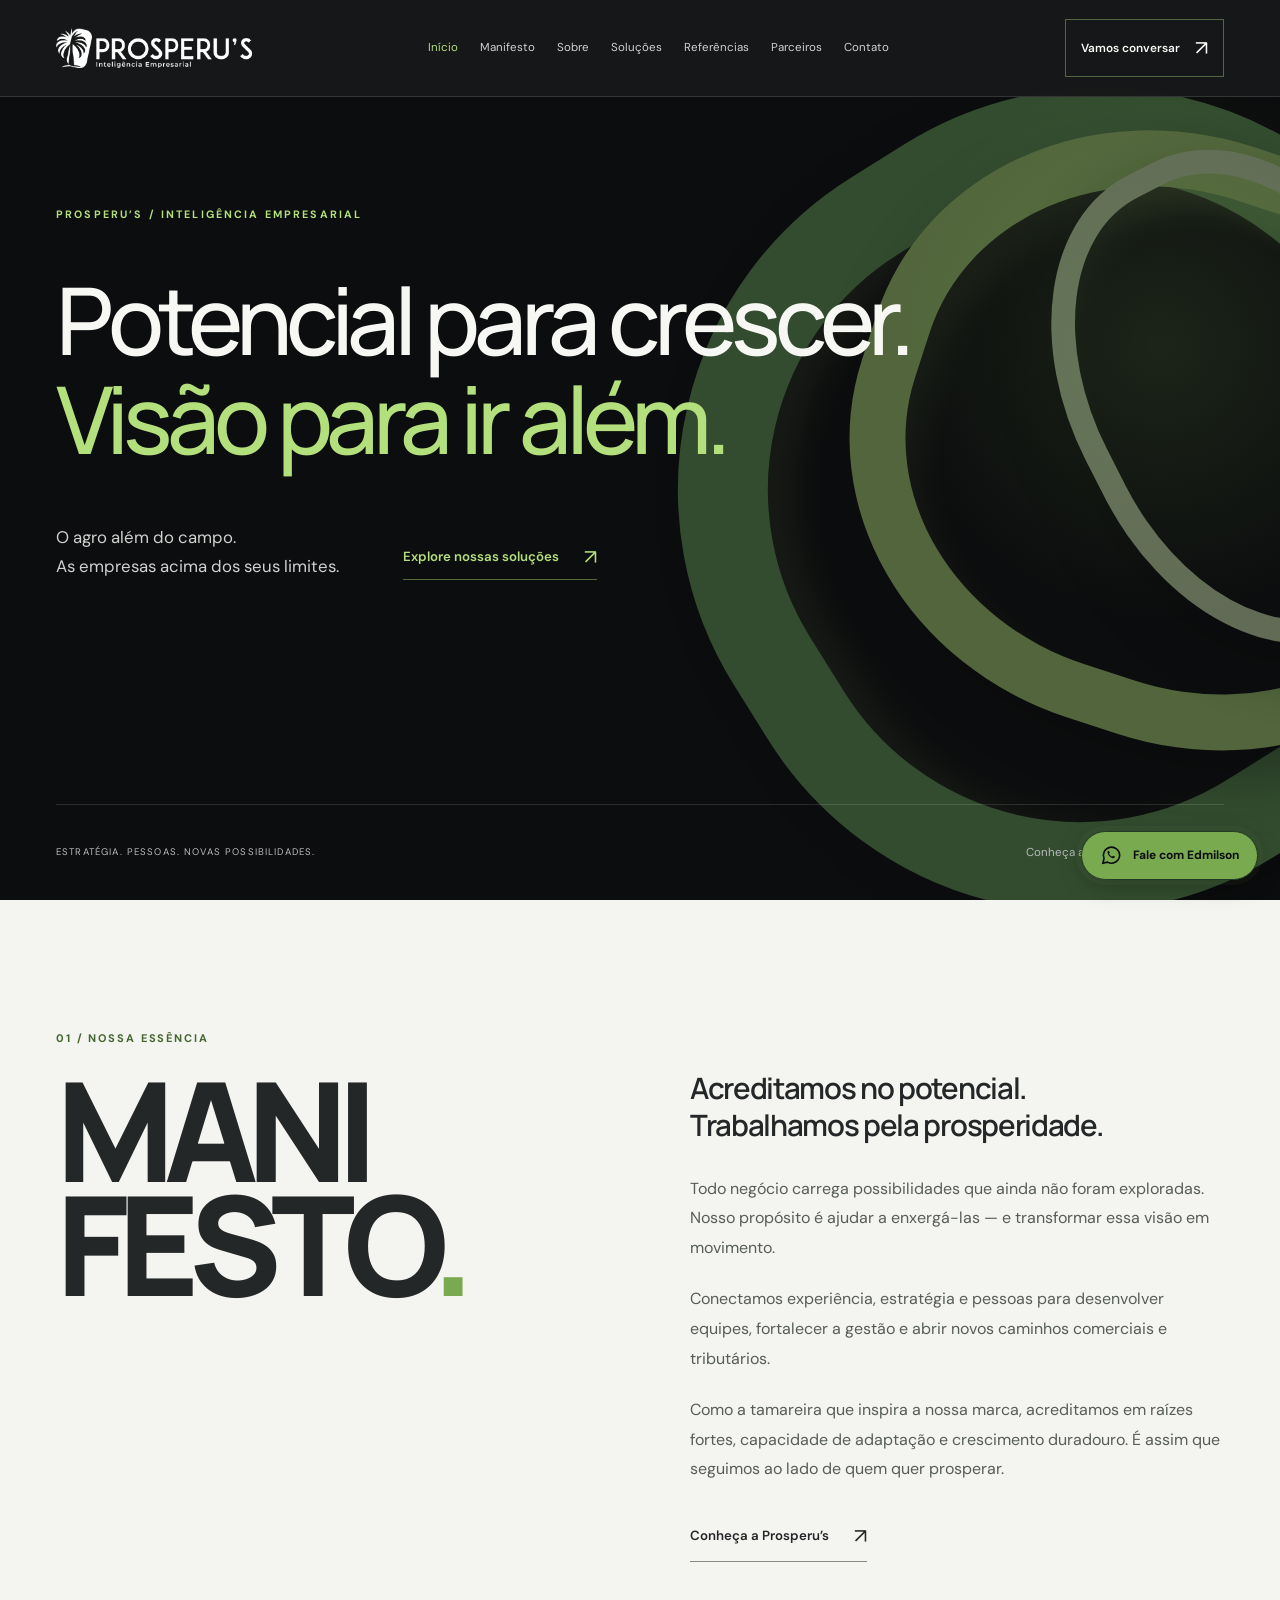
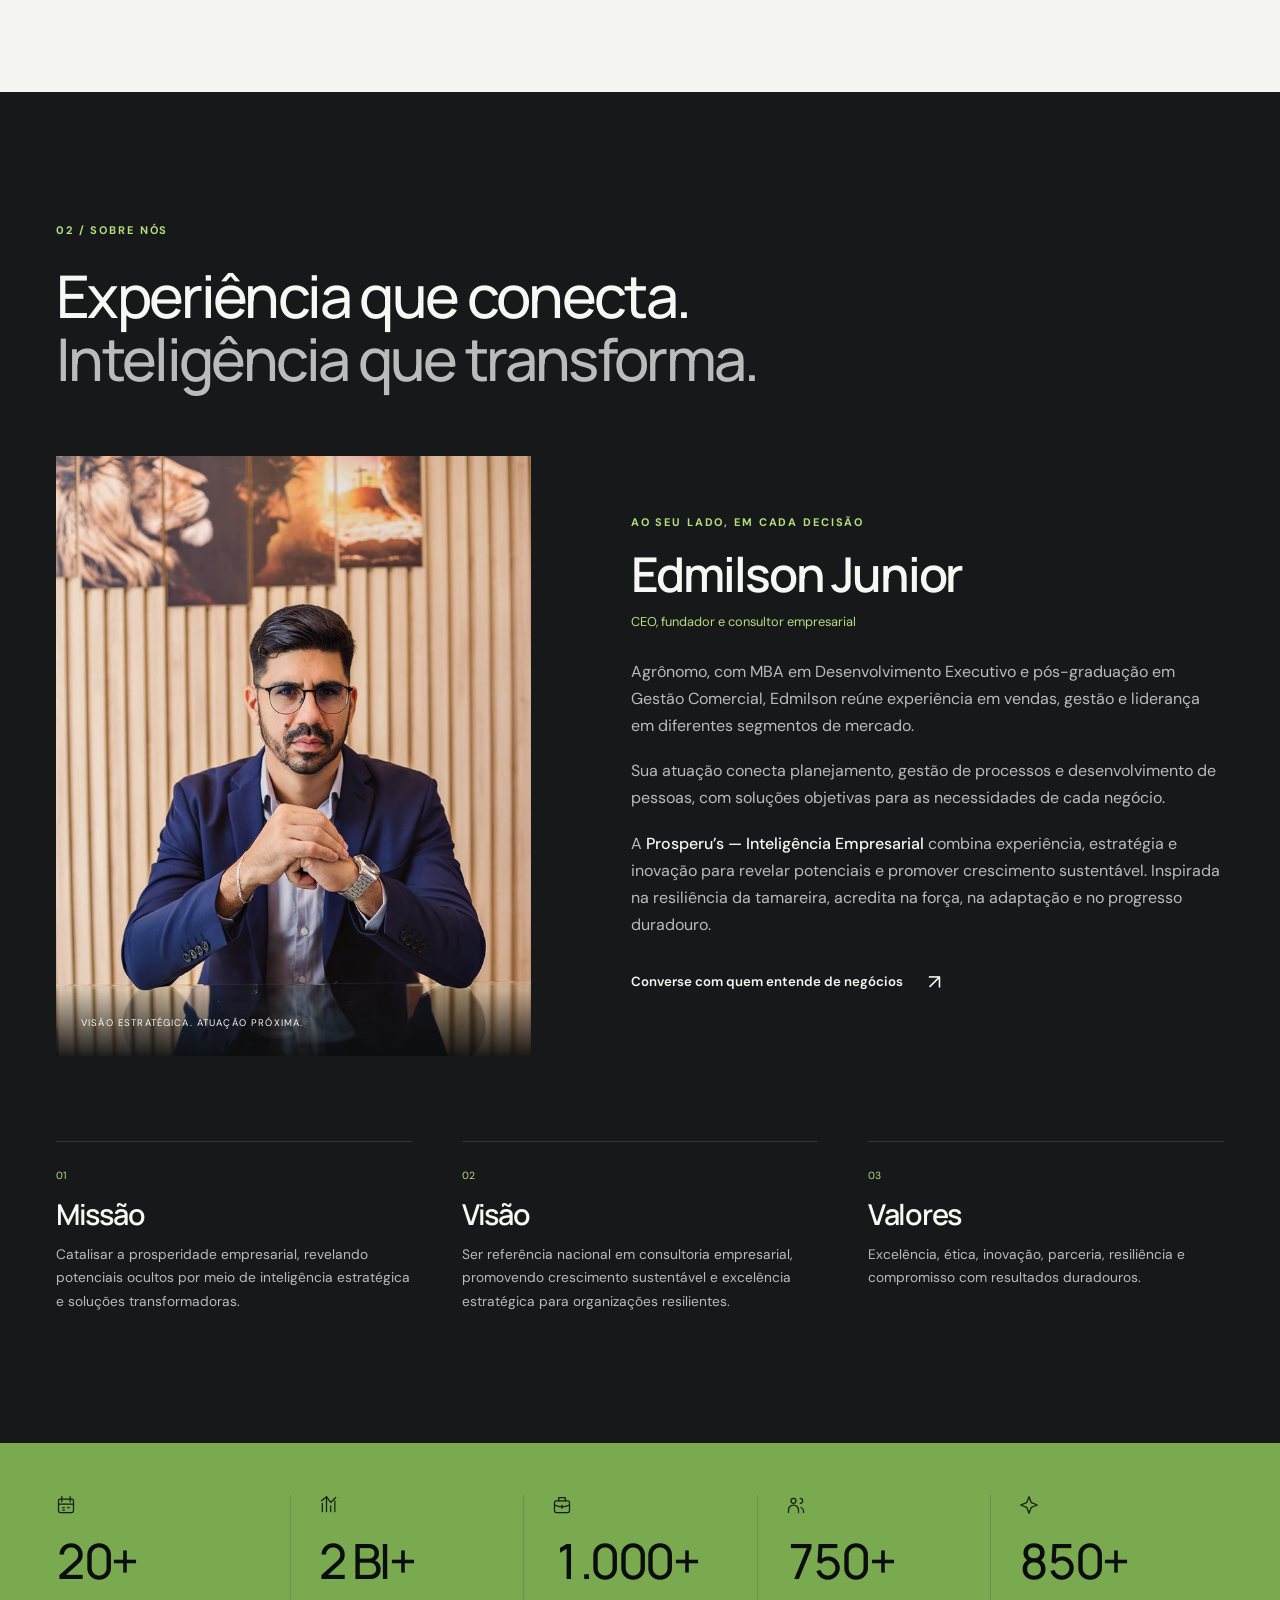
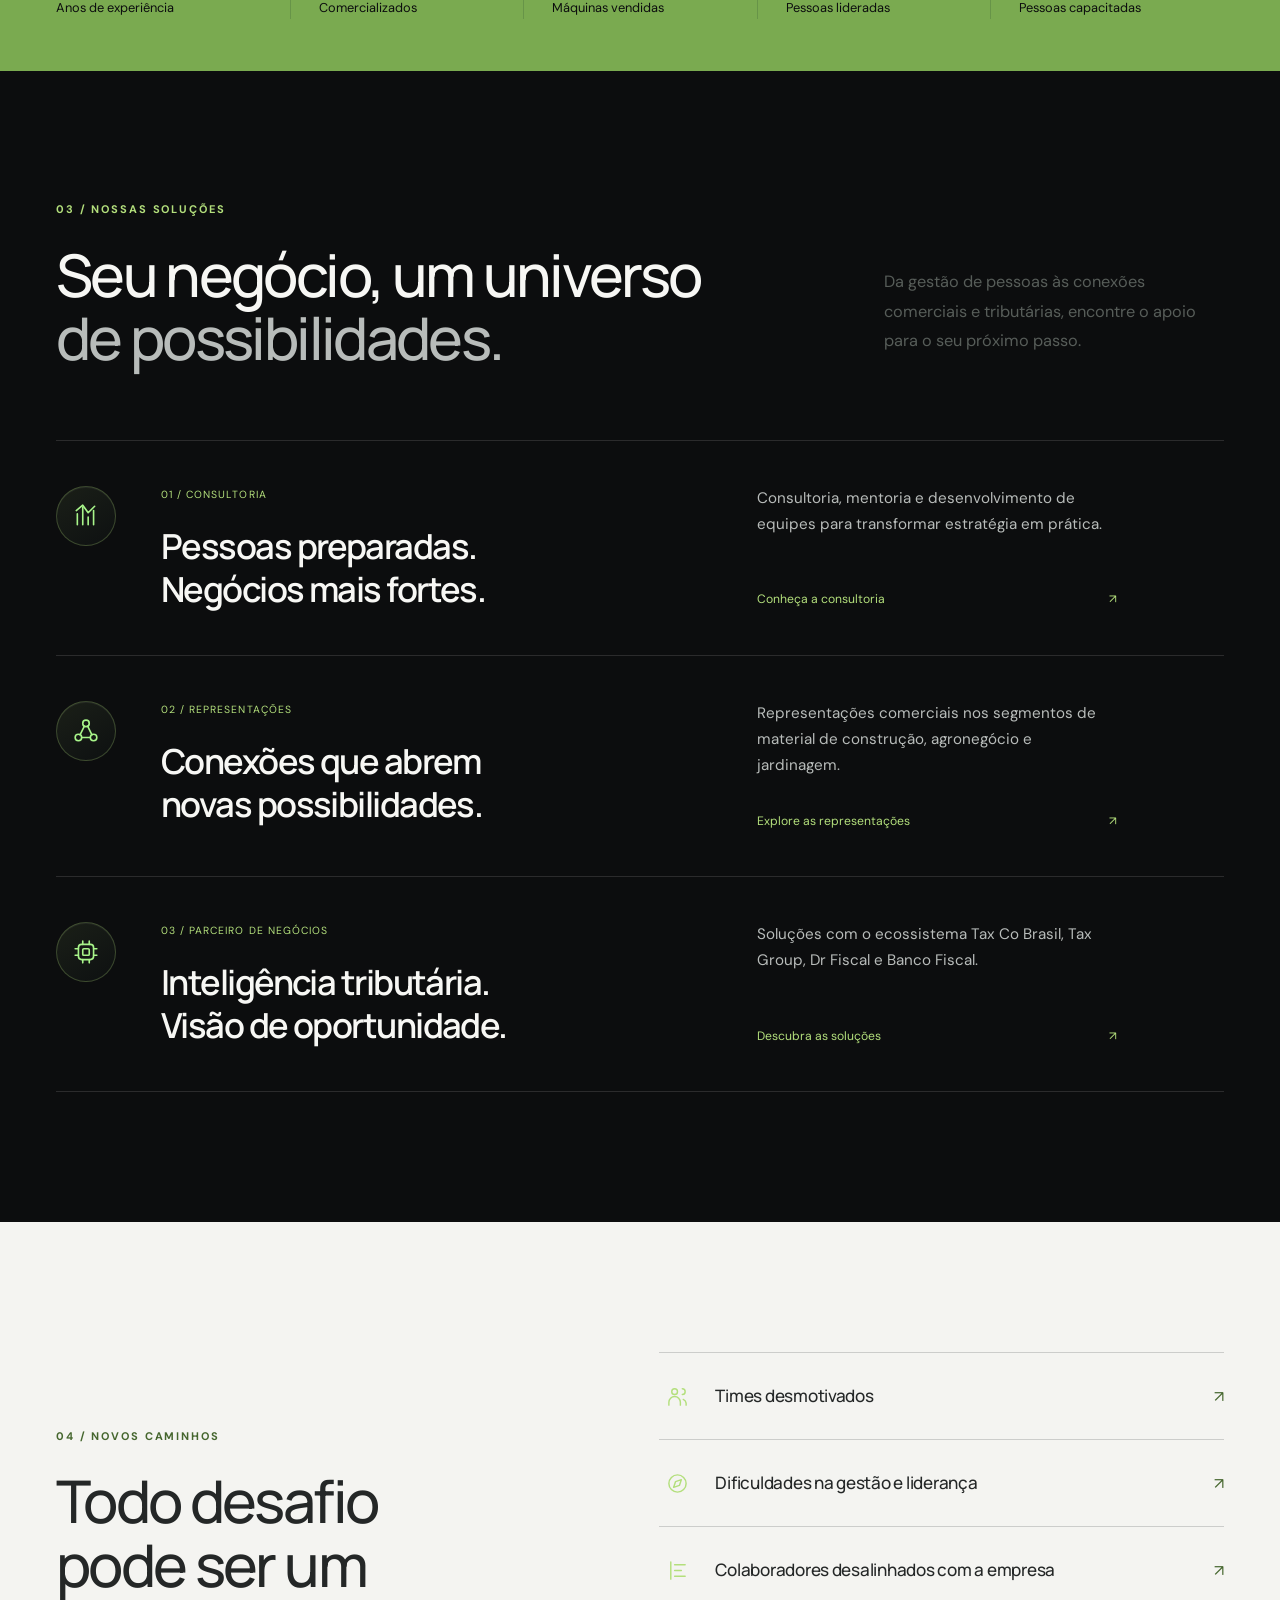
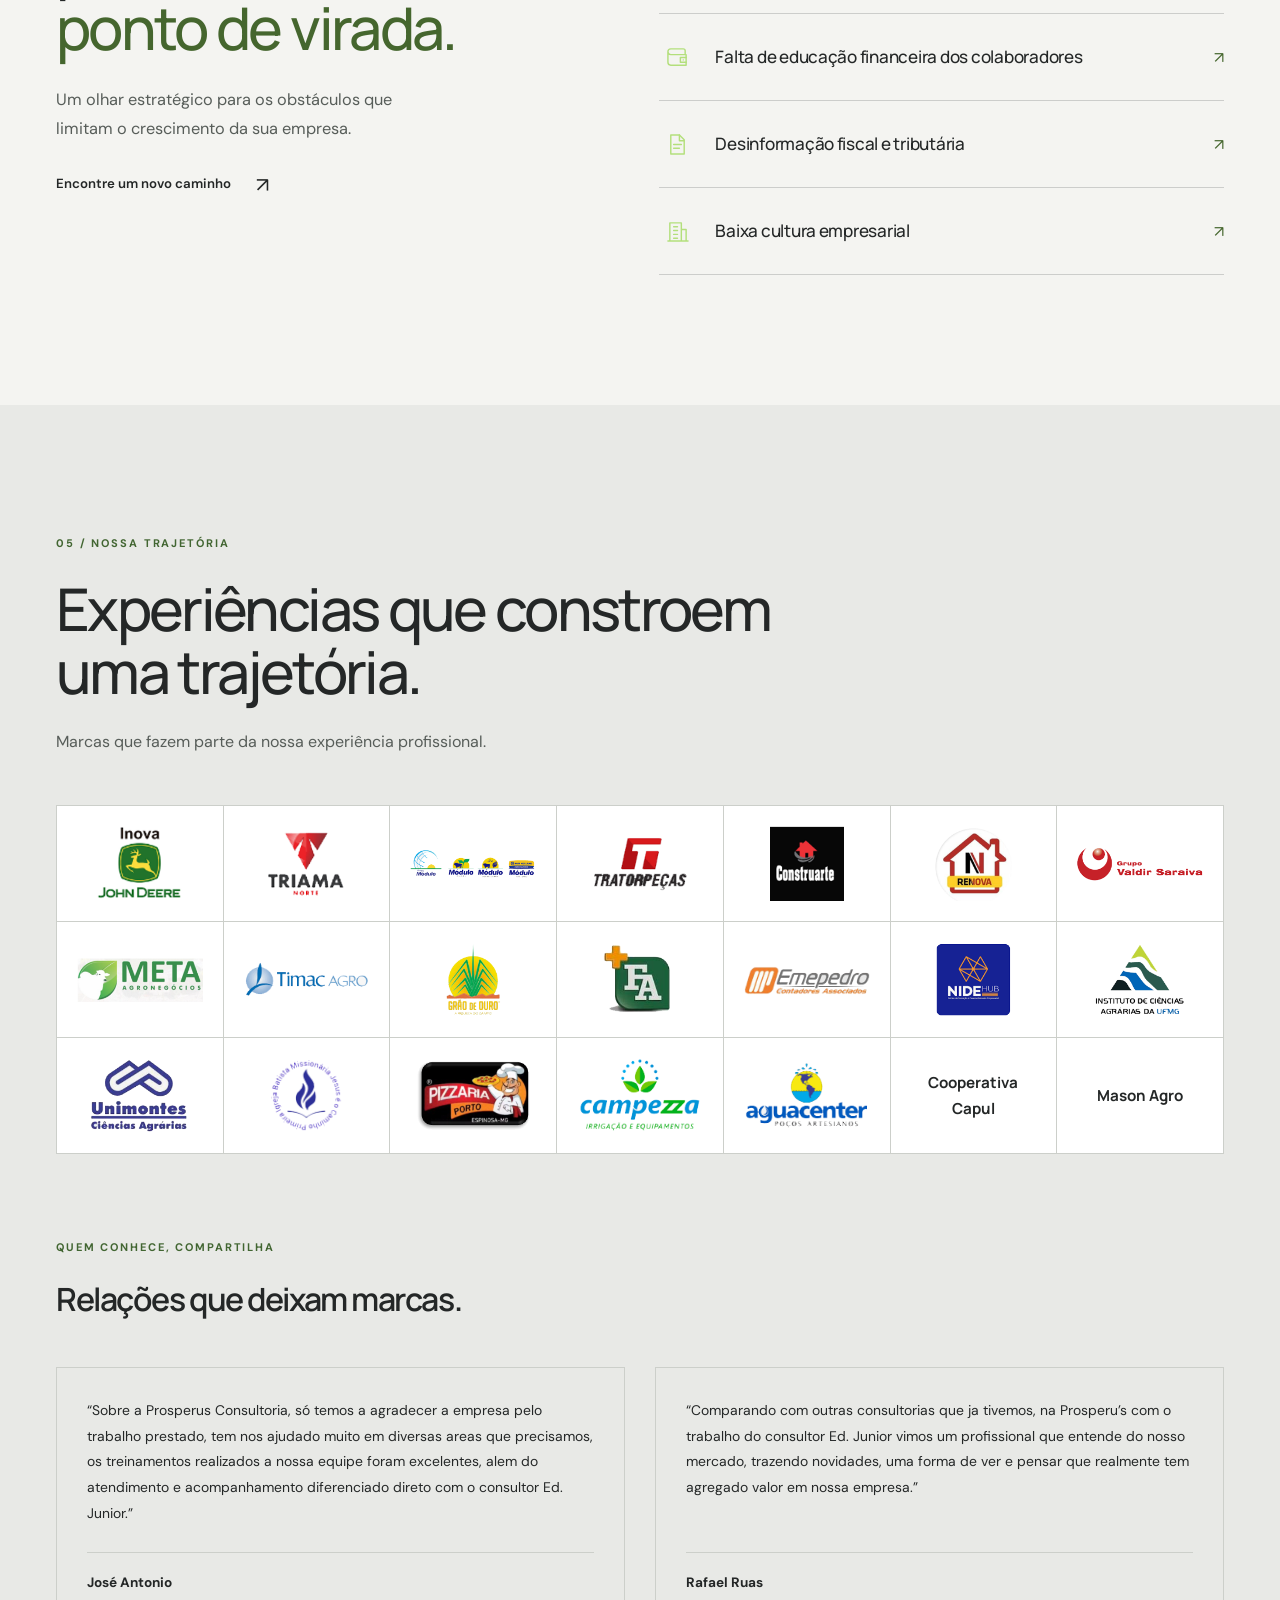
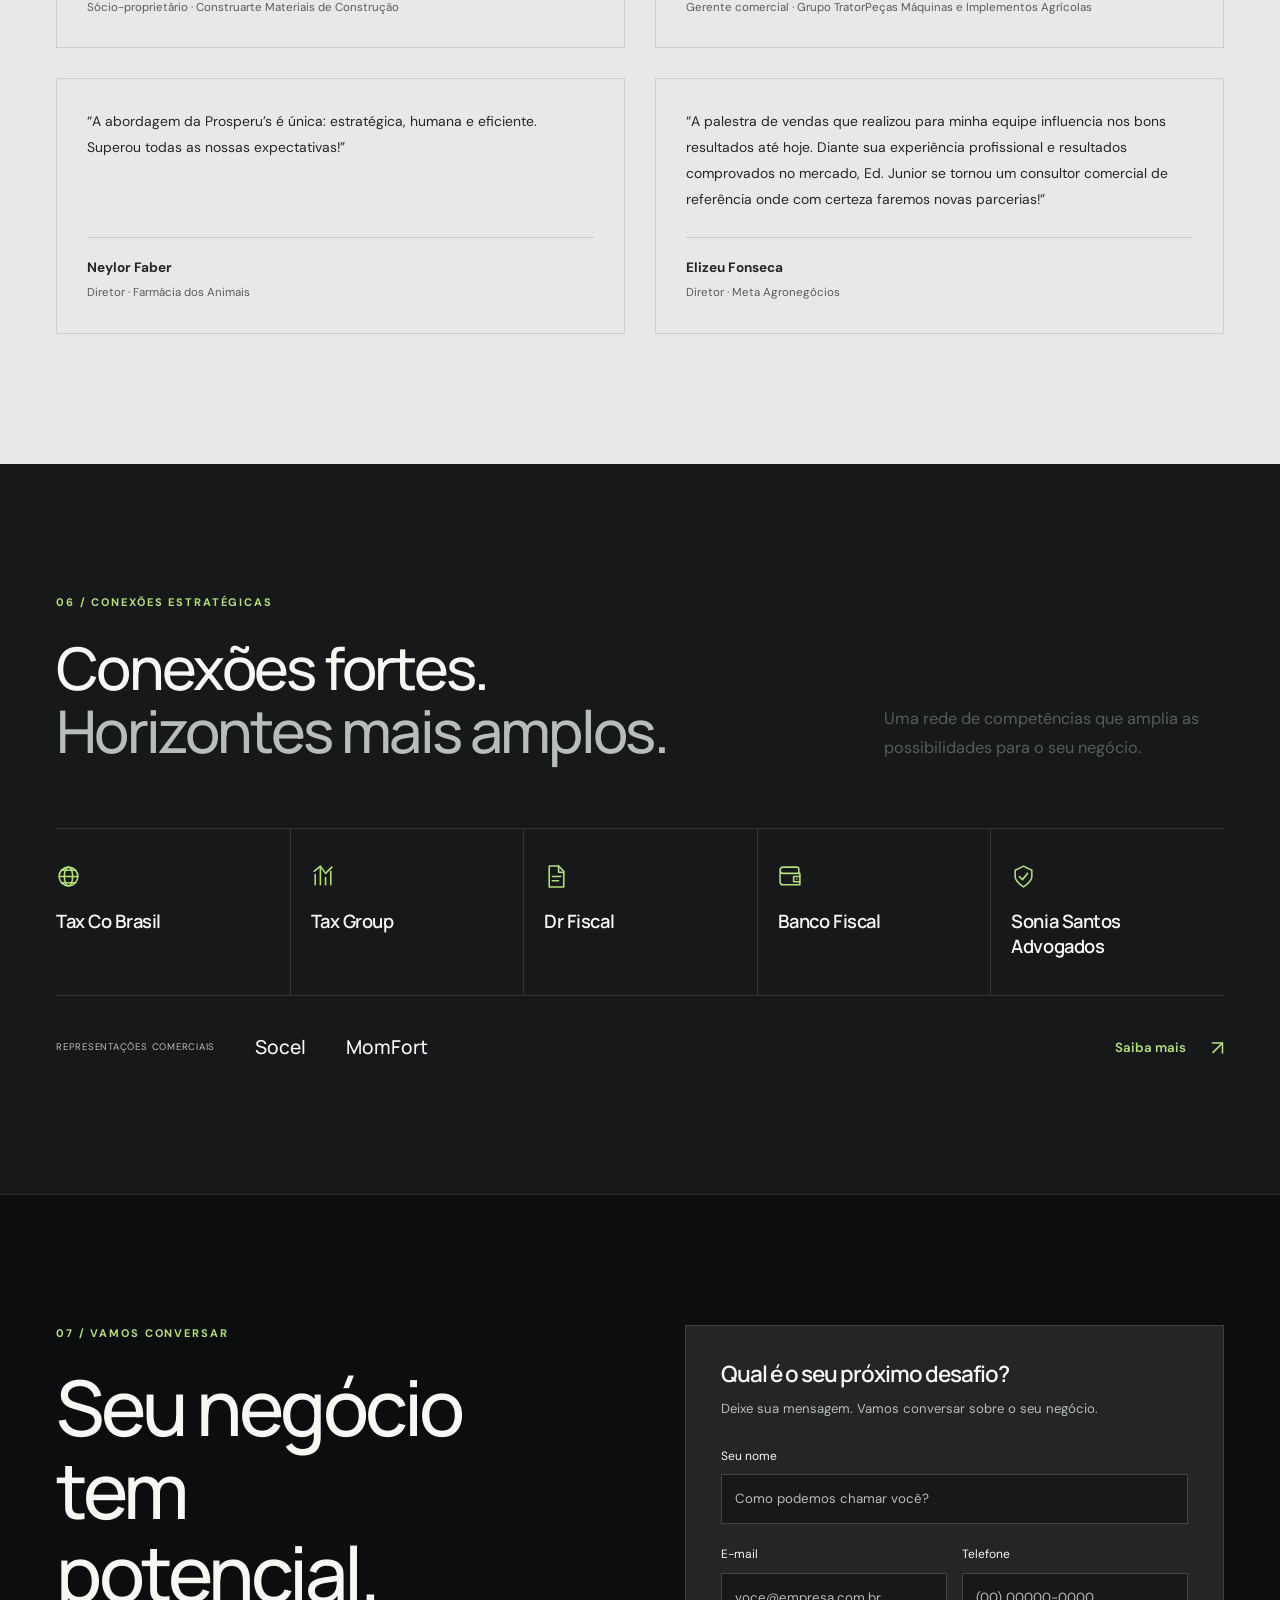
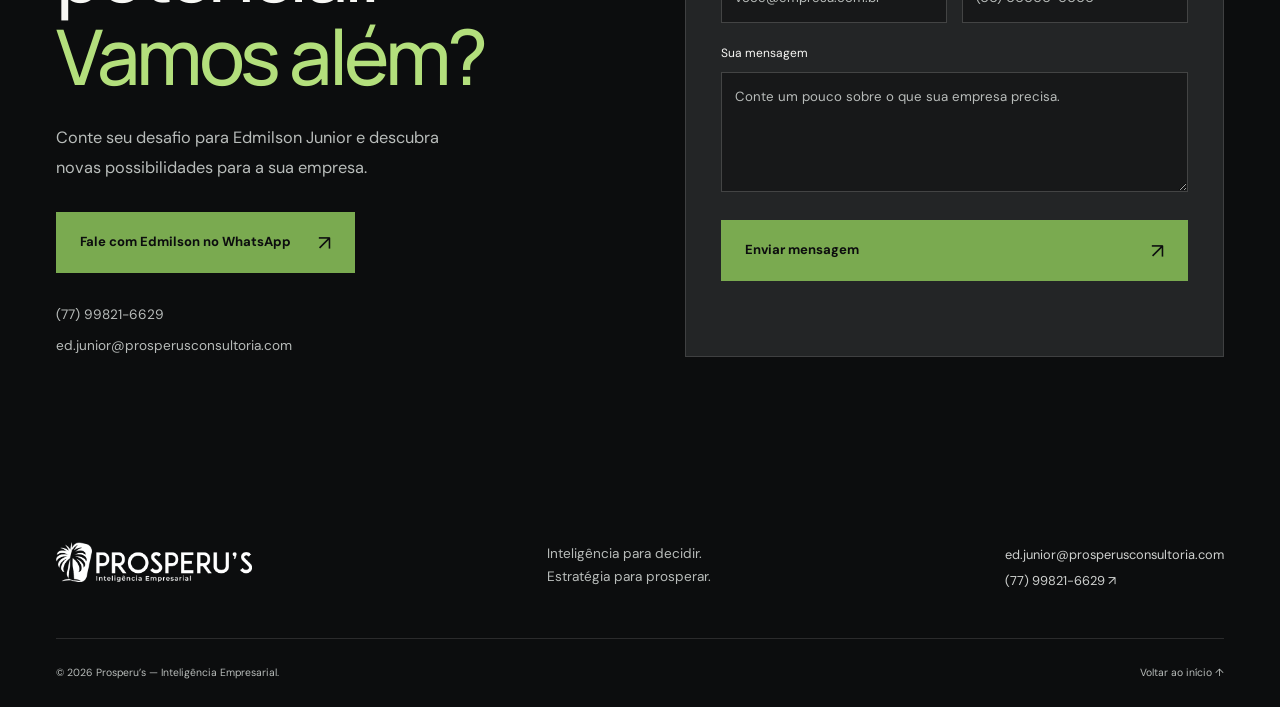
==== commit 53b57fb3: "1.0.1 Tema preto" ====
--- a/index.html
+++ b/index.html
@@ -1,40 +1,476 @@
 <!DOCTYPE html>
-<html lang="pt-BR"><head><meta charset="UTF-8"><meta name="viewport" content="width=device-width, initial-scale=1">
-<title>Prosperu’s — Inteligência Empresarial | Edmilson Junior</title><meta name="description" content="Consultoria, desenvolvimento de equipes, representações comerciais e inteligência tributária. Converse com Edmilson Junior e transforme potenciais em prosperidade."><meta name="theme-color" content="#101c17">
-<link rel="icon" href="img/favicon.ico"><link rel="preconnect" href="https://fonts.googleapis.com"><link rel="preconnect" href="https://fonts.gstatic.com" crossorigin>
-<link href="https://fonts.googleapis.com/css2?family=DM+Sans:wght@400;500;600;700&family=Manrope:wght@400;500;600;700;800&display=swap" rel="stylesheet">
-<link rel="stylesheet" href="css/style.css"><script src="js/script.js" defer></script></head><body><div class="scroll-progress" aria-hidden="true"></div><a class="skip-link" href="#conteudo">Pular para o conteúdo</a>
-<header class="site-header"><div class="container nav-wrap">
-<a class="brand" href="index.html" aria-label="Prosperu’s — início"><img src="img/prosperus-logo-white.png" alt="Prosperu’s — Inteligência Empresarial" width="220" height="45"></a>
-<button class="menu-toggle" aria-expanded="false" aria-controls="main-menu" hidden>Menu <span aria-hidden="true">☰</span></button>
-<nav id="main-menu" aria-label="Navegação principal">
-<a href="index.html" aria-current="page">Início</a><a href="index.html#sobre">Sobre</a><a href="solucoes.html">Soluções</a><a href="index.html#referencias">Referências</a><a href="index.html#parceiros">Parceiros</a><a href="index.html#contato">Contato</a>
-</nav><a class="nav-cta" href="https://wa.me/5577998216629?text=Ol%C3%A1%2C%20Edmilson!%20Gostaria%20de%20conversar%20sobre%20as%20solu%C3%A7%C3%B5es%20da%20Prosperu%E2%80%99s." target="_blank" rel="noopener noreferrer">Vamos conversar <span aria-hidden="true">↗</span></a>
-</div></header>
-<main id="conteudo" tabindex="-1">
-<section class="hero"><div class="tech-grid" aria-hidden="true"></div><div class="container hero-grid"><div class="hero-copy"><p class="eyebrow"><span class="status-dot"></span> PROSPERU’S · INTELIGÊNCIA EMPRESARIAL</p>
-<h1>Transforme<br>potenciais em<br><em>prosperidade.</em></h1><p class="hero-description">O agro além do campo e as empresas<br class="desktop-break"> acima dos seus limites.</p>
-<div class="hero-actions"><a class="button button-primary" href="https://wa.me/5577998216629?text=Ol%C3%A1%2C%20Edmilson!%20Gostaria%20de%20conversar%20sobre%20as%20solu%C3%A7%C3%B5es%20da%20Prosperu%E2%80%99s." target="_blank" rel="noopener noreferrer">Fale com Edmilson Junior <span aria-hidden="true">↗</span></a><a class="text-link" href="solucoes.html">Nossas soluções <span aria-hidden="true">→</span></a></div>
-<div class="hero-note"><span class="hero-note-icon"><svg class="ui-icon " viewBox="0 0 24 24" fill="none" stroke="currentColor" stroke-width="1.5" stroke-linecap="round" stroke-linejoin="round" aria-hidden="true" focusable="false"><use href="img/icons.svg#network"></use></svg></span><p>Estratégia, pessoas e conexões.<br>Um novo olhar para o seu negócio.</p></div></div>
-<div class="hero-visual"><div class="orbit orbit-one" aria-hidden="true"></div><div class="orbit orbit-two" aria-hidden="true"></div><span class="photo-word" aria-hidden="true"><svg class="ui-icon " viewBox="0 0 24 24" fill="none" stroke="currentColor" stroke-width="1.5" stroke-linecap="round" stroke-linejoin="round" aria-hidden="true" focusable="false"><use href="img/icons.svg#spark"></use></svg> ESTRATÉGIA EM MOVIMENTO</span><div class="hero-photo"><img src="img/edmilson-hero-1200.jpg" srcset="img/edmilson-hero-720.jpg 720w, img/edmilson-hero-1200.jpg 1200w" sizes="(max-width: 640px) calc(100vw - 60px), (max-width: 1336px) 45vw, 560px" alt="Edmilson Junior, consultor e fundador da Prosperu’s" width="3648" height="5472" fetchpriority="high"></div><div class="portrait-label"><span class="status-dot"></span><div><strong>Edmilson Junior</strong><span>Consultor · CEO e fundador</span></div><span aria-hidden="true">↗</span></div><span class="photo-caption">ESTRATÉGIA COM PROPÓSITO. RESULTADOS COM PESSOAS.</span></div></div>
-<div class="container hero-bottom"><span>SEU PRÓXIMO PASSO COMEÇA COM UMA CONVERSA.</span><a href="#indicadores">Conheça a Prosperu’s ↓</a></div></section>
-<section class="stats" id="indicadores" aria-label="Nossa experiência em números"><div class="container stats-grid"><div><svg class="ui-icon stat-icon" viewBox="0 0 24 24" fill="none" stroke="currentColor" stroke-width="1.5" stroke-linecap="round" stroke-linejoin="round" aria-hidden="true" focusable="false"><use href="img/icons.svg#calendar"></use></svg><strong><span class="sr-only">20+</span><span class="counter-value" aria-hidden="true" data-count="20">20</span><span aria-hidden="true">+</span></strong><p>Anos de experiência</p></div><div><svg class="ui-icon stat-icon" viewBox="0 0 24 24" fill="none" stroke="currentColor" stroke-width="1.5" stroke-linecap="round" stroke-linejoin="round" aria-hidden="true" focusable="false"><use href="img/icons.svg#strategy"></use></svg><strong>2 BI<span>+</span></strong><p>Comercializados</p></div><div><svg class="ui-icon stat-icon" viewBox="0 0 24 24" fill="none" stroke="currentColor" stroke-width="1.5" stroke-linecap="round" stroke-linejoin="round" aria-hidden="true" focusable="false"><use href="img/icons.svg#briefcase"></use></svg><strong><span class="sr-only">1.000+</span><span class="counter-value" aria-hidden="true" data-count="1000">1.000</span><span aria-hidden="true">+</span></strong><p>Máquinas vendidas</p></div><div><svg class="ui-icon stat-icon" viewBox="0 0 24 24" fill="none" stroke="currentColor" stroke-width="1.5" stroke-linecap="round" stroke-linejoin="round" aria-hidden="true" focusable="false"><use href="img/icons.svg#people"></use></svg><strong><span class="sr-only">750+</span><span class="counter-value" aria-hidden="true" data-count="750">750</span><span aria-hidden="true">+</span></strong><p>Pessoas lideradas</p></div><div><svg class="ui-icon stat-icon" viewBox="0 0 24 24" fill="none" stroke="currentColor" stroke-width="1.5" stroke-linecap="round" stroke-linejoin="round" aria-hidden="true" focusable="false"><use href="img/icons.svg#spark"></use></svg><strong><span class="sr-only">850+</span><span class="counter-value" aria-hidden="true" data-count="850">850</span><span aria-hidden="true">+</span></strong><p>Pessoas capacitadas</p></div></div></section>
-<section class="section about" id="sobre"><div class="container"><div class="section-heading"><p class="eyebrow">01 / QUEM SOMOS</p><h2>Experiência que conecta.<br><span class="muted">Inteligência que transforma.</span></h2></div><div class="about-grid"><div class="about-photo"><img src="img/edmilson-consultor-1200.jpg" srcset="img/edmilson-consultor-720.jpg 720w, img/edmilson-consultor-1200.jpg 1200w" sizes="(max-width: 640px) calc(100vw - 40px), (max-width: 1336px) 42vw, 545px" alt="Edmilson Junior, à frente da Prosperu’s Consultoria" width="3648" height="5472" loading="lazy"><span>VISÃO ESTRATÉGICA. ATUAÇÃO PRÓXIMA.</span></div><div class="about-copy"><p class="eyebrow">AO SEU LADO, EM CADA DECISÃO</p><h3>Edmilson Junior</h3><p class="role">CEO, fundador e consultor empresarial</p><p>Agrônomo, com MBA em Desenvolvimento Executivo e pós-graduação em Gestão Comercial, Edmilson reúne experiência em vendas, gestão e liderança em diferentes segmentos de mercado.</p><p>Sua atuação conecta planejamento, gestão de processos e desenvolvimento de pessoas, com soluções objetivas para as necessidades de cada negócio.</p><p>A <strong>Prosperu’s — Inteligência Empresarial</strong> combina experiência, estratégia e inovação para revelar potenciais e promover crescimento sustentável. Inspirada na resiliência da tamareira, acredita na força, na adaptação e no progresso duradouro.</p><a class="text-link" href="https://wa.me/5577998216629?text=Ol%C3%A1%2C%20Edmilson!%20Gostaria%20de%20conversar%20sobre%20as%20solu%C3%A7%C3%B5es%20da%20Prosperu%E2%80%99s." target="_blank" rel="noopener noreferrer">Converse com quem entende de negócios <span aria-hidden="true">↗</span></a></div></div>
-<div class="values-grid"><article><span class="value-icon"><svg class="ui-icon " viewBox="0 0 24 24" fill="none" stroke="currentColor" stroke-width="1.5" stroke-linecap="round" stroke-linejoin="round" aria-hidden="true" focusable="false"><use href="img/icons.svg#target"></use></svg></span><span>01</span><h3>Missão</h3><p>Catalisar a prosperidade empresarial, revelando potenciais ocultos por meio de inteligência estratégica e soluções transformadoras.</p></article><article><span class="value-icon"><svg class="ui-icon " viewBox="0 0 24 24" fill="none" stroke="currentColor" stroke-width="1.5" stroke-linecap="round" stroke-linejoin="round" aria-hidden="true" focusable="false"><use href="img/icons.svg#eye"></use></svg></span><span>02</span><h3>Visão</h3><p>Ser referência nacional em consultoria empresarial, promovendo crescimento sustentável e excelência estratégica para organizações resilientes.</p></article><article><span class="value-icon"><svg class="ui-icon " viewBox="0 0 24 24" fill="none" stroke="currentColor" stroke-width="1.5" stroke-linecap="round" stroke-linejoin="round" aria-hidden="true" focusable="false"><use href="img/icons.svg#shield"></use></svg></span><span>03</span><h3>Valores</h3><p>Excelência, ética, inovação, parceria, resiliência e compromisso com resultados duradouros.</p></article></div></div></section>
-<section class="section challenges" id="problemas"><div class="container challenges-grid"><div><p class="eyebrow">02 / PROBLEMAS QUE RESOLVEMOS</p><h2>Todo desafio<br>pode ser um<br><em>ponto de virada.</em></h2><p class="section-description">Um olhar estratégico para os obstáculos que limitam o crescimento da sua empresa.</p><a class="text-link" href="solucoes.html#consultoria">Encontre um novo caminho <span aria-hidden="true">↗</span></a></div><div class="challenge-list"><div><span class="challenge-icon"><svg class="ui-icon " viewBox="0 0 24 24" fill="none" stroke="currentColor" stroke-width="1.5" stroke-linecap="round" stroke-linejoin="round" aria-hidden="true" focusable="false"><use href="img/icons.svg#people"></use></svg></span><h3>Times desmotivados</h3><span aria-hidden="true">↗</span></div><div><span class="challenge-icon"><svg class="ui-icon " viewBox="0 0 24 24" fill="none" stroke="currentColor" stroke-width="1.5" stroke-linecap="round" stroke-linejoin="round" aria-hidden="true" focusable="false"><use href="img/icons.svg#compass"></use></svg></span><h3>Dificuldades na gestão e liderança</h3><span aria-hidden="true">↗</span></div><div><span class="challenge-icon"><svg class="ui-icon " viewBox="0 0 24 24" fill="none" stroke="currentColor" stroke-width="1.5" stroke-linecap="round" stroke-linejoin="round" aria-hidden="true" focusable="false"><use href="img/icons.svg#align"></use></svg></span><h3>Colaboradores desalinhados com a empresa</h3><span aria-hidden="true">↗</span></div><div><span class="challenge-icon"><svg class="ui-icon " viewBox="0 0 24 24" fill="none" stroke="currentColor" stroke-width="1.5" stroke-linecap="round" stroke-linejoin="round" aria-hidden="true" focusable="false"><use href="img/icons.svg#wallet"></use></svg></span><h3>Falta de educação financeira dos colaboradores</h3><span aria-hidden="true">↗</span></div><div><span class="challenge-icon"><svg class="ui-icon " viewBox="0 0 24 24" fill="none" stroke="currentColor" stroke-width="1.5" stroke-linecap="round" stroke-linejoin="round" aria-hidden="true" focusable="false"><use href="img/icons.svg#document"></use></svg></span><h3>Desinformação fiscal e tributária</h3><span aria-hidden="true">↗</span></div><div><span class="challenge-icon"><svg class="ui-icon " viewBox="0 0 24 24" fill="none" stroke="currentColor" stroke-width="1.5" stroke-linecap="round" stroke-linejoin="round" aria-hidden="true" focusable="false"><use href="img/icons.svg#building"></use></svg></span><h3>Baixa cultura empresarial</h3><span aria-hidden="true">↗</span></div></div></div></section>
-<section class="section services" id="servicos"><div class="container"><div class="section-heading heading-row"><div><p class="eyebrow">03 / NOSSAS SOLUÇÕES</p><h2>Mais possibilidades.<br><span class="muted">Uma visão integrada.</span></h2></div><p class="section-description">Da gestão de pessoas às conexões comerciais e tributárias, encontre o apoio para o seu próximo passo.</p></div><div class="service-grid">
-<a class="service-card" href="solucoes.html#consultoria"><span class="icon-box"><svg class="ui-icon " viewBox="0 0 24 24" fill="none" stroke="currentColor" stroke-width="1.5" stroke-linecap="round" stroke-linejoin="round" aria-hidden="true" focusable="false"><use href="img/icons.svg#strategy"></use></svg></span><span class="card-number">01 / CONSULTORIA</span><h3>Pessoas preparadas.<br>Negócios mais fortes.</h3><p>Consultoria, mentoria e desenvolvimento de equipes para transformar estratégia em prática.</p><span class="card-link">Conheça a consultoria <span aria-hidden="true">↗</span></span></a>
-<a class="service-card" href="solucoes.html#representacoes"><span class="icon-box"><svg class="ui-icon " viewBox="0 0 24 24" fill="none" stroke="currentColor" stroke-width="1.5" stroke-linecap="round" stroke-linejoin="round" aria-hidden="true" focusable="false"><use href="img/icons.svg#network"></use></svg></span><span class="card-number">02 / REPRESENTAÇÕES</span><h3>Conexões que abrem<br>novas possibilidades.</h3><p>Representações comerciais nos segmentos de material de construção, agronegócio e jardinagem.</p><span class="card-link">Explore as representações <span aria-hidden="true">↗</span></span></a>
-<a class="service-card" href="solucoes.html#tax-co"><span class="icon-box"><svg class="ui-icon " viewBox="0 0 24 24" fill="none" stroke="currentColor" stroke-width="1.5" stroke-linecap="round" stroke-linejoin="round" aria-hidden="true" focusable="false"><use href="img/icons.svg#chip"></use></svg></span><span class="card-number">03 / PARCEIRO DE NEGÓCIOS</span><h3>Inteligência tributária.<br>Visão de oportunidade.</h3><p>Soluções com o ecossistema Tax Co Brasil, Tax Group, Dr Fiscal e Banco Fiscal.</p><span class="card-link">Descubra as soluções <span aria-hidden="true">↗</span></span></a></div></div></section>
-<section class="section references" id="referencias"><div class="container"><div class="section-heading"><p class="eyebrow">04 / REFERÊNCIAS DE TRABALHO</p><h2>Experiências que constroem<br>uma trajetória.</h2><p>Marcas que fazem parte da nossa experiência profissional.</p></div><div class="logo-grid"><div class="logo-tile"><img src="img/parceiros/1.png" alt="Inova John Deere" loading="lazy" width="160" height="80"></div><div class="logo-tile"><img src="img/parceiros/2.png" alt="Triama Norte" loading="lazy" width="160" height="80"></div><div class="logo-tile"><img src="img/parceiros/3.png" alt="Grupo Módulo" loading="lazy" width="160" height="80"></div><div class="logo-tile"><img src="img/parceiros/4.png" alt="Tratorpeças" loading="lazy" width="160" height="80"></div><div class="logo-tile"><img src="img/parceiros/5.png" alt="Construarte" loading="lazy" width="160" height="80"></div><div class="logo-tile"><img src="img/parceiros/6.png" alt="Renova" loading="lazy" width="160" height="80"></div><div class="logo-tile"><img src="img/parceiros/7.png" alt="Grupo Valdir Saraiva" loading="lazy" width="160" height="80"></div><div class="logo-tile"><img src="img/parceiros/8.png" alt="Meta Agronegócios" loading="lazy" width="160" height="80"></div><div class="logo-tile"><img src="img/parceiros/9.png" alt="Timac Agro" loading="lazy" width="160" height="80"></div><div class="logo-tile"><img src="img/parceiros/10.png" alt="Grão de Ouro" loading="lazy" width="160" height="80"></div><div class="logo-tile"><img src="img/parceiros/11.png" alt="Farmácia dos Animais" loading="lazy" width="160" height="80"></div><div class="logo-tile"><img src="img/parceiros/12.png" alt="Ernepedro Contadores Associados" loading="lazy" width="160" height="80"></div><div class="logo-tile"><img src="img/parceiros/13.png" alt="NIDE Hub" loading="lazy" width="160" height="80"></div><div class="logo-tile"><img src="img/parceiros/14.png" alt="Instituto de Ciências Agrárias da UFMG" loading="lazy" width="160" height="80"></div><div class="logo-tile"><img src="img/parceiros/15.png" alt="Unimontes — Ciências Agrárias" loading="lazy" width="160" height="80"></div><div class="logo-tile"><img src="img/parceiros/16.png" alt="Primeira Igreja Batista Missionária Jesus é o Caminho" loading="lazy" width="160" height="80"></div><div class="logo-tile"><img src="img/parceiros/17.png" alt="Pizzaria Porto" loading="lazy" width="160" height="80"></div><div class="logo-tile"><img src="img/parceiros/18.png" alt="Campezza Irrigação e Equipamentos" loading="lazy" width="160" height="80"></div><div class="logo-tile"><img src="img/parceiros/19.png" alt="Aquacenter Piscinas e Lazer" loading="lazy" width="160" height="80"></div><div class="logo-tile name-tile">Cooperativa Capul</div><div class="logo-tile name-tile">Mason Agro</div></div>
-<div class="testimonials"><div class="section-heading"><p class="eyebrow">QUEM CONHECE, COMPARTILHA</p><h3>Relações que deixam marcas.</h3></div><div class="testimonial-grid">
-<figure><blockquote>“Sobre a Prosperus Consultoria, só temos a agradecer a empresa pelo trabalho prestado, tem nos ajudado muito em diversas areas que precisamos, os treinamentos realizados a nossa equipe foram excelentes, alem do atendimento e acompanhamento diferenciado direto com o consultor Ed. Junior.”</blockquote><figcaption><strong>José Antonio</strong><span>Sócio-proprietário · Construarte Materiais de Construção</span></figcaption></figure>
-<figure><blockquote>“Comparando com outras consultorias que ja tivemos, na Prosperu’s com o trabalho do consultor Ed. Junior vimos um profissional que entende do nosso mercado, trazendo novidades, uma forma de ver e pensar que realmente tem agregado valor em nossa empresa.”</blockquote><figcaption><strong>Rafael Ruas</strong><span>Gerente comercial · Grupo TratorPeças Máquinas e Implementos Agrícolas</span></figcaption></figure>
-<figure><blockquote>“A abordagem da Prosperu’s é única: estratégica, humana e eficiente. Superou todas as nossas expectativas!”</blockquote><figcaption><strong>Neylor Faber</strong><span>Diretor · Farmácia dos Animais</span></figcaption></figure>
-<figure><blockquote>“A palestra de vendas que realizou para minha equipe influencia nos bons resultados até hoje. Diante sua experiência profissional e resultados comprovados no mercado, Ed. Junior se tornou um consultor comercial de referência onde com certeza faremos novas parcerias!”</blockquote><figcaption><strong>Elizeu Fonseca</strong><span>Diretor · Meta Agronegócios</span></figcaption></figure></div></div></div></section>
-<section class="section partners" id="parceiros"><div class="container"><div class="section-heading heading-row"><div><p class="eyebrow">05 / PARCEIROS ESTRATÉGICOS</p><h2>Conexões fortes.<br><span class="muted">Horizontes mais amplos.</span></h2></div><p class="section-description">Uma rede de competências que amplia as possibilidades para o seu negócio.</p></div><div class="partner-grid"><div><span class="partner-icon"><svg class="ui-icon " viewBox="0 0 24 24" fill="none" stroke="currentColor" stroke-width="1.5" stroke-linecap="round" stroke-linejoin="round" aria-hidden="true" focusable="false"><use href="img/icons.svg#globe"></use></svg></span><h3>Tax Co Brasil</h3></div><div><span class="partner-icon"><svg class="ui-icon " viewBox="0 0 24 24" fill="none" stroke="currentColor" stroke-width="1.5" stroke-linecap="round" stroke-linejoin="round" aria-hidden="true" focusable="false"><use href="img/icons.svg#strategy"></use></svg></span><h3>Tax Group</h3></div><div><span class="partner-icon"><svg class="ui-icon " viewBox="0 0 24 24" fill="none" stroke="currentColor" stroke-width="1.5" stroke-linecap="round" stroke-linejoin="round" aria-hidden="true" focusable="false"><use href="img/icons.svg#document"></use></svg></span><h3>Dr Fiscal</h3></div><div><span class="partner-icon"><svg class="ui-icon " viewBox="0 0 24 24" fill="none" stroke="currentColor" stroke-width="1.5" stroke-linecap="round" stroke-linejoin="round" aria-hidden="true" focusable="false"><use href="img/icons.svg#wallet"></use></svg></span><h3>Banco Fiscal</h3></div><div><span class="partner-icon"><svg class="ui-icon " viewBox="0 0 24 24" fill="none" stroke="currentColor" stroke-width="1.5" stroke-linecap="round" stroke-linejoin="round" aria-hidden="true" focusable="false"><use href="img/icons.svg#shield"></use></svg></span><h3>Sonia Santos Advogados</h3></div></div><div class="representation-strip"><span>REPRESENTAÇÕES COMERCIAIS</span><strong>Socel</strong><strong>MomFort</strong><a class="text-link" href="solucoes.html#representacoes">Saiba mais <span aria-hidden="true">↗</span></a></div></div></section>
-<section class="section contact" id="contato"><div class="container contact-grid"><div><p class="eyebrow">06 / VAMOS CONVERSAR</p><h2>Seu negócio tem<br>potencial.<br><em>Vamos além?</em></h2><p class="section-description">Conte seu desafio para Edmilson Junior e descubra novas possibilidades para a sua empresa.</p><a class="button button-primary" href="https://wa.me/5577998216629?text=Ol%C3%A1%2C%20Edmilson!%20Gostaria%20de%20conversar%20sobre%20as%20solu%C3%A7%C3%B5es%20da%20Prosperu%E2%80%99s." target="_blank" rel="noopener noreferrer">Fale com Edmilson no WhatsApp <span aria-hidden="true">↗</span></a><div class="contact-details"><a href="tel:+5577998216629">(77) 99821-6629</a><a href="mailto:ed.junior@prosperusconsultoria.com">ed.junior@prosperusconsultoria.com</a></div></div>
-<form class="contact-form" target="_blank" action="https://formsubmit.co/contato@prosperusconsultoria.com" method="POST"><h3>Qual é o seu próximo desafio?</h3><p>Deixe sua mensagem. Vamos conversar sobre o seu negócio.</p><label for="nome">Seu nome</label><input id="nome" name="nome" autocomplete="name" placeholder="Como podemos chamar você?" required><div class="form-row"><div><label for="email">E-mail</label><input id="email" name="email" type="email" autocomplete="email" placeholder="voce@empresa.com.br" required></div><div><label for="telefone">Telefone</label><input id="telefone" name="telefone" type="tel" autocomplete="tel" placeholder="(00) 00000-0000" pattern="[0-9+\-\s\(\)]{6,20}" title="Digite um telefone válido, com 6 a 20 caracteres." required></div></div><label for="mensagem">Sua mensagem</label><textarea id="mensagem" name="mensagem" rows="4" placeholder="Conte um pouco sobre o que sua empresa precisa." required></textarea>
-<input type="hidden" name="_next" value="https://prosperusconsultoria.com/obrigado.html"><input type="hidden" name="_template" value="table"><input type="hidden" name="_autoresponse" value="Obrigado por entrar em contato! Recebemos sua mensagem e em breve nossa equipe entrará em contato com você. Agradecemos pelo seu interesse em nossos serviços."><input type="hidden" name="_captcha" value="false"><input type="hidden" name="_cc" value="israel_kle@hotmail.com,ed.junior@prosperusconsultoria.com"><button class="button button-primary" type="submit">Enviar mensagem <span aria-hidden="true">↗</span></button></form></div></section>
-</main><footer class="site-footer"><div class="container"><div class="footer-top"><a class="brand" href="index.html"><img src="img/prosperus-logo-white.png" alt="Prosperu’s — Inteligência Empresarial" width="220" height="45" loading="lazy"></a><p>Inteligência para decidir.<br>Estratégia para prosperar.</p><div><a href="mailto:ed.junior@prosperusconsultoria.com">ed.junior@prosperusconsultoria.com</a><br><a href="https://wa.me/5577998216629?text=Ol%C3%A1%2C%20Edmilson!%20Gostaria%20de%20conversar%20sobre%20as%20solu%C3%A7%C3%B5es%20da%20Prosperu%E2%80%99s." target="_blank" rel="noopener noreferrer">(77) 99821-6629 <span aria-hidden="true">↗</span></a></div></div><div class="footer-bottom"><span>© 2026 Prosperu’s — Inteligência Empresarial.</span><a href="index.html#conteudo">Voltar ao início ↑</a></div></div></footer>
-<a class="floating-contact" href="https://wa.me/5577998216629?text=Ol%C3%A1%2C%20Edmilson!%20Gostaria%20de%20conversar%20sobre%20as%20solu%C3%A7%C3%B5es%20da%20Prosperu%E2%80%99s." target="_blank" rel="noopener noreferrer" aria-label="Conversar com Edmilson Junior no WhatsApp"><svg viewBox="0 0 24 24" fill="none" aria-hidden="true"><path d="M20.5 11.5a8.5 8.5 0 0 1-12.6 7.4L3 20l1.2-4.8a8.5 8.5 0 1 1 16.3-3.7Z" stroke="currentColor" stroke-width="1.7"/><path d="M8 7.5c-.7 1.5 1 5.8 5 7.3 1.2.4 2.5-.3 2.8-1.4l-2.3-1.2-1 1c-1.4-.6-2.6-1.8-3.1-3.2l1-1L9 7Z" fill="currentColor"/></svg><span>Fale com Edmilson</span></a></body></html>+<html lang="pt-BR">
+
+<head>
+    <meta charset="UTF-8">
+    <meta name="viewport" content="width=device-width, initial-scale=1">
+    <title>Prosperu’s — Inteligência Empresarial | Edmilson Junior</title>
+    <meta name="description"
+        content="Consultoria, desenvolvimento de equipes, representações comerciais e inteligência tributária. Converse com Edmilson Junior e transforme potenciais em prosperidade.">
+    <meta name="theme-color" content="#171819">
+    <link rel="icon" href="img/favicon.ico">
+    <link rel="preconnect" href="https://fonts.googleapis.com">
+    <link rel="preconnect" href="https://fonts.gstatic.com" crossorigin>
+    <link
+        href="https://fonts.googleapis.com/css2?family=DM+Sans:wght@400;500;600;700&family=Manrope:wght@400;500;600;700;800&display=swap"
+        rel="stylesheet">
+    <link rel="stylesheet" href="css/style.css">
+    <link rel="stylesheet" href="css/home.css">
+    <script src="js/script.js" defer></script>
+</head>
+
+<body class="home">
+    <div class="scroll-progress" aria-hidden="true"></div><a class="skip-link" href="#conteudo">Pular para o
+        conteúdo</a>
+    <header class="site-header">
+        <div class="container nav-wrap">
+            <a class="brand" href="index.html" aria-label="Prosperu’s — início"><img src="img/prosperus-logo-white.png"
+                    alt="Prosperu’s — Inteligência Empresarial" width="220" height="45"></a>
+            <button class="menu-toggle" aria-expanded="false" aria-controls="main-menu" hidden>Menu <span
+                    aria-hidden="true">☰</span></button>
+            <nav id="main-menu" aria-label="Navegação principal">
+                <a href="index.html" aria-current="page">Início</a><a href="#manifesto">Manifesto</a><a href="index.html#sobre">Sobre</a><a
+                    href="solucoes.html">Soluções</a><a href="index.html#referencias">Referências</a><a
+                    href="index.html#parceiros">Parceiros</a><a href="index.html#contato">Contato</a>
+            </nav><a class="nav-cta"
+                href="https://wa.me/5577998216629?text=Ol%C3%A1%2C%20Edmilson!%20Gostaria%20de%20conversar%20sobre%20as%20solu%C3%A7%C3%B5es%20da%20Prosperu%E2%80%99s."
+                target="_blank" rel="noopener noreferrer">Vamos conversar <span aria-hidden="true">↗</span></a>
+        </div>
+    </header>
+    <main id="conteudo" tabindex="-1">
+        <section class="hero" aria-labelledby="hero-title">
+            <div class="hero-sculpture" aria-hidden="true"><span></span><span></span><span></span></div>
+            <div class="container hero-grid">
+                <div class="hero-copy">
+                    <p class="eyebrow">PROSPERU’S / INTELIGÊNCIA EMPRESARIAL</p>
+                    <h1 id="hero-title">Potencial para crescer.<br><em>Visão para ir além.</em></h1>
+                    <div class="hero-intro">
+                        <p class="hero-description">O agro além do campo.<br>As empresas acima dos seus limites.</p>
+                        <a class="text-link" href="#servicos">Explore nossas soluções <span aria-hidden="true">↗</span></a>
+                    </div>
+                </div>
+            </div>
+            <div class="container hero-bottom"><span>ESTRATÉGIA. PESSOAS. NOVAS POSSIBILIDADES.</span><a href="#manifesto">Conheça a nossa essência <span aria-hidden="true">↓</span></a></div>
+        </section>
+        <section class="section manifesto" id="manifesto" aria-labelledby="manifesto-title">
+            <div class="container manifesto-grid">
+                <div><p class="eyebrow">01 / NOSSA ESSÊNCIA</p><h2 id="manifesto-title">MANI<br>FESTO<span>.</span></h2></div>
+                <div class="manifesto-copy">
+                    <h3>Acreditamos no potencial.<br>Trabalhamos pela prosperidade.</h3>
+                    <p>Todo negócio carrega possibilidades que ainda não foram exploradas. Nosso propósito é ajudar a enxergá-las — e transformar essa visão em movimento.</p>
+                    <p>Conectamos experiência, estratégia e pessoas para desenvolver equipes, fortalecer a gestão e abrir novos caminhos comerciais e tributários.</p>
+                    <p>Como a tamareira que inspira a nossa marca, acreditamos em raízes fortes, capacidade de adaptação e crescimento duradouro. É assim que seguimos ao lado de quem quer prosperar.</p>
+                    <a class="text-link" href="#sobre">Conheça a Prosperu’s <span aria-hidden="true">↗</span></a>
+                </div>
+            </div>
+        </section>
+<section class="section about" id="sobre">
+            <div class="container">
+                <div class="section-heading">
+                    <p class="eyebrow">02 / SOBRE NÓS</p>
+                    <h2>Experiência que conecta.<br><span class="muted">Inteligência que transforma.</span></h2>
+                </div>
+                <div class="about-grid">
+                    <div class="about-photo"><img src="img/edmilson-consultor-1200.jpg"
+                            srcset="img/edmilson-consultor-720.jpg 720w, img/edmilson-consultor-1200.jpg 1200w"
+                            sizes="(max-width: 640px) calc(100vw - 40px), (max-width: 1336px) 42vw, 545px"
+                            alt="Edmilson Junior, à frente da Prosperu’s Consultoria" width="3648" height="5472"
+                            loading="lazy"><span>VISÃO ESTRATÉGICA. ATUAÇÃO PRÓXIMA.</span></div>
+                    <div class="about-copy">
+                        <p class="eyebrow">AO SEU LADO, EM CADA DECISÃO</p>
+                        <h3>Edmilson Junior</h3>
+                        <p class="role">CEO, fundador e consultor empresarial</p>
+                        <p>Agrônomo, com MBA em Desenvolvimento Executivo e pós-graduação em Gestão Comercial, Edmilson
+                            reúne experiência em vendas, gestão e liderança em diferentes segmentos de mercado.</p>
+                        <p>Sua atuação conecta planejamento, gestão de processos e desenvolvimento de pessoas, com
+                            soluções objetivas para as necessidades de cada negócio.</p>
+                        <p>A <strong>Prosperu’s — Inteligência Empresarial</strong> combina experiência, estratégia e
+                            inovação para revelar potenciais e promover crescimento sustentável. Inspirada na
+                            resiliência da tamareira, acredita na força, na adaptação e no progresso duradouro.</p><a
+                            class="text-link"
+                            href="https://wa.me/5577998216629?text=Ol%C3%A1%2C%20Edmilson!%20Gostaria%20de%20conversar%20sobre%20as%20solu%C3%A7%C3%B5es%20da%20Prosperu%E2%80%99s."
+                            target="_blank" rel="noopener noreferrer">Converse com quem entende de negócios <span
+                                aria-hidden="true">↗</span></a>
+                    </div>
+                </div>
+                <div class="values-grid">
+                    <article><span class="value-icon"><svg class="ui-icon " viewBox="0 0 24 24" fill="none"
+                                stroke="currentColor" stroke-width="1.5" stroke-linecap="round" stroke-linejoin="round"
+                                aria-hidden="true" focusable="false">
+                                <use href="img/icons.svg#target"></use>
+                            </svg></span><span>01</span>
+                        <h3>Missão</h3>
+                        <p>Catalisar a prosperidade empresarial, revelando potenciais ocultos por meio de inteligência
+                            estratégica e soluções transformadoras.</p>
+                    </article>
+                    <article><span class="value-icon"><svg class="ui-icon " viewBox="0 0 24 24" fill="none"
+                                stroke="currentColor" stroke-width="1.5" stroke-linecap="round" stroke-linejoin="round"
+                                aria-hidden="true" focusable="false">
+                                <use href="img/icons.svg#eye"></use>
+                            </svg></span><span>02</span>
+                        <h3>Visão</h3>
+                        <p>Ser referência nacional em consultoria empresarial, promovendo crescimento sustentável e
+                            excelência estratégica para organizações resilientes.</p>
+                    </article>
+                    <article><span class="value-icon"><svg class="ui-icon " viewBox="0 0 24 24" fill="none"
+                                stroke="currentColor" stroke-width="1.5" stroke-linecap="round" stroke-linejoin="round"
+                                aria-hidden="true" focusable="false">
+                                <use href="img/icons.svg#shield"></use>
+                            </svg></span><span>03</span>
+                        <h3>Valores</h3>
+                        <p>Excelência, ética, inovação, parceria, resiliência e compromisso com resultados duradouros.
+                        </p>
+                    </article>
+                </div>
+            </div>
+        </section>
+
+        
+        <section class="stats" id="indicadores" aria-label="Nossa experiência em números">
+            <div class="container stats-grid">
+                <div><svg class="ui-icon stat-icon" viewBox="0 0 24 24" fill="none" stroke="currentColor"
+                        stroke-width="1.5" stroke-linecap="round" stroke-linejoin="round" aria-hidden="true"
+                        focusable="false">
+                        <use href="img/icons.svg#calendar"></use>
+                    </svg><strong><span class="sr-only">20+</span><span class="counter-value" aria-hidden="true"
+                            data-count="20">20</span><span aria-hidden="true">+</span></strong>
+                    <p>Anos de experiência</p>
+                </div>
+                <div><svg class="ui-icon stat-icon" viewBox="0 0 24 24" fill="none" stroke="currentColor"
+                        stroke-width="1.5" stroke-linecap="round" stroke-linejoin="round" aria-hidden="true"
+                        focusable="false">
+                        <use href="img/icons.svg#strategy"></use>
+                    </svg><strong>2 BI<span>+</span></strong>
+                    <p>Comercializados</p>
+                </div>
+                <div><svg class="ui-icon stat-icon" viewBox="0 0 24 24" fill="none" stroke="currentColor"
+                        stroke-width="1.5" stroke-linecap="round" stroke-linejoin="round" aria-hidden="true"
+                        focusable="false">
+                        <use href="img/icons.svg#briefcase"></use>
+                    </svg><strong><span class="sr-only">1.000+</span><span class="counter-value" aria-hidden="true"
+                            data-count="1000">1.000</span><span aria-hidden="true">+</span></strong>
+                    <p>Máquinas vendidas</p>
+                </div>
+                <div><svg class="ui-icon stat-icon" viewBox="0 0 24 24" fill="none" stroke="currentColor"
+                        stroke-width="1.5" stroke-linecap="round" stroke-linejoin="round" aria-hidden="true"
+                        focusable="false">
+                        <use href="img/icons.svg#people"></use>
+                    </svg><strong><span class="sr-only">750+</span><span class="counter-value" aria-hidden="true"
+                            data-count="750">750</span><span aria-hidden="true">+</span></strong>
+                    <p>Pessoas lideradas</p>
+                </div>
+                <div><svg class="ui-icon stat-icon" viewBox="0 0 24 24" fill="none" stroke="currentColor"
+                        stroke-width="1.5" stroke-linecap="round" stroke-linejoin="round" aria-hidden="true"
+                        focusable="false">
+                        <use href="img/icons.svg#spark"></use>
+                    </svg><strong><span class="sr-only">850+</span><span class="counter-value" aria-hidden="true"
+                            data-count="850">850</span><span aria-hidden="true">+</span></strong>
+                    <p>Pessoas capacitadas</p>
+                </div>
+            </div>
+        </section>
+        <section class="section services" id="servicos">
+            <div class="container">
+                <div class="section-heading heading-row">
+                    <div>
+                        <p class="eyebrow">03 / NOSSAS SOLUÇÕES</p>
+                        <h2>Seu negócio, um universo<br><span class="muted">de possibilidades.</span></h2>
+                    </div>
+                    <p class="section-description">Da gestão de pessoas às conexões comerciais e tributárias, encontre o
+                        apoio para o seu próximo passo.</p>
+                </div>
+                <div class="service-grid">
+                    <a class="service-card" href="solucoes.html#consultoria"><span class="icon-box"><svg
+                                class="ui-icon " viewBox="0 0 24 24" fill="none" stroke="currentColor"
+                                stroke-width="1.5" stroke-linecap="round" stroke-linejoin="round" aria-hidden="true"
+                                focusable="false">
+                                <use href="img/icons.svg#strategy"></use>
+                            </svg></span><span class="card-number">01 / CONSULTORIA</span>
+                        <h3>Pessoas preparadas.<br>Negócios mais fortes.</h3>
+                        <p>Consultoria, mentoria e desenvolvimento de equipes para transformar estratégia em prática.
+                        </p><span class="card-link">Conheça a consultoria <span aria-hidden="true">↗</span></span>
+                    </a>
+                    <a class="service-card" href="solucoes.html#representacoes"><span class="icon-box"><svg
+                                class="ui-icon " viewBox="0 0 24 24" fill="none" stroke="currentColor"
+                                stroke-width="1.5" stroke-linecap="round" stroke-linejoin="round" aria-hidden="true"
+                                focusable="false">
+                                <use href="img/icons.svg#network"></use>
+                            </svg></span><span class="card-number">02 / REPRESENTAÇÕES</span>
+                        <h3>Conexões que abrem<br>novas possibilidades.</h3>
+                        <p>Representações comerciais nos segmentos de material de construção, agronegócio e jardinagem.
+                        </p><span class="card-link">Explore as representações <span aria-hidden="true">↗</span></span>
+                    </a>
+                    <a class="service-card" href="solucoes.html#tax-co"><span class="icon-box"><svg class="ui-icon "
+                                viewBox="0 0 24 24" fill="none" stroke="currentColor" stroke-width="1.5"
+                                stroke-linecap="round" stroke-linejoin="round" aria-hidden="true" focusable="false">
+                                <use href="img/icons.svg#chip"></use>
+                            </svg></span><span class="card-number">03 / PARCEIRO DE NEGÓCIOS</span>
+                        <h3>Inteligência tributária.<br>Visão de oportunidade.</h3>
+                        <p>Soluções com o ecossistema Tax Co Brasil, Tax Group, Dr Fiscal e Banco Fiscal.</p><span
+                            class="card-link">Descubra as soluções <span aria-hidden="true">↗</span></span>
+                    </a>
+                </div>
+            </div>
+        </section>
+<section class="section challenges" id="problemas">
+            <div class="container challenges-grid">
+                <div>
+                    <p class="eyebrow">04 / NOVOS CAMINHOS</p>
+                    <h2>Todo desafio<br>pode ser um<br><em>ponto de virada.</em></h2>
+                    <p class="section-description">Um olhar estratégico para os obstáculos que limitam o crescimento da
+                        sua empresa.</p><a class="text-link" href="solucoes.html#consultoria">Encontre um novo caminho
+                        <span aria-hidden="true">↗</span></a>
+                </div>
+                <div class="challenge-list">
+                    <div><span class="challenge-icon"><svg class="ui-icon " viewBox="0 0 24 24" fill="none"
+                                stroke="currentColor" stroke-width="1.5" stroke-linecap="round" stroke-linejoin="round"
+                                aria-hidden="true" focusable="false">
+                                <use href="img/icons.svg#people"></use>
+                            </svg></span>
+                        <h3>Times desmotivados</h3><span aria-hidden="true">↗</span>
+                    </div>
+                    <div><span class="challenge-icon"><svg class="ui-icon " viewBox="0 0 24 24" fill="none"
+                                stroke="currentColor" stroke-width="1.5" stroke-linecap="round" stroke-linejoin="round"
+                                aria-hidden="true" focusable="false">
+                                <use href="img/icons.svg#compass"></use>
+                            </svg></span>
+                        <h3>Dificuldades na gestão e liderança</h3><span aria-hidden="true">↗</span>
+                    </div>
+                    <div><span class="challenge-icon"><svg class="ui-icon " viewBox="0 0 24 24" fill="none"
+                                stroke="currentColor" stroke-width="1.5" stroke-linecap="round" stroke-linejoin="round"
+                                aria-hidden="true" focusable="false">
+                                <use href="img/icons.svg#align"></use>
+                            </svg></span>
+                        <h3>Colaboradores desalinhados com a empresa</h3><span aria-hidden="true">↗</span>
+                    </div>
+                    <div><span class="challenge-icon"><svg class="ui-icon " viewBox="0 0 24 24" fill="none"
+                                stroke="currentColor" stroke-width="1.5" stroke-linecap="round" stroke-linejoin="round"
+                                aria-hidden="true" focusable="false">
+                                <use href="img/icons.svg#wallet"></use>
+                            </svg></span>
+                        <h3>Falta de educação financeira dos colaboradores</h3><span aria-hidden="true">↗</span>
+                    </div>
+                    <div><span class="challenge-icon"><svg class="ui-icon " viewBox="0 0 24 24" fill="none"
+                                stroke="currentColor" stroke-width="1.5" stroke-linecap="round" stroke-linejoin="round"
+                                aria-hidden="true" focusable="false">
+                                <use href="img/icons.svg#document"></use>
+                            </svg></span>
+                        <h3>Desinformação fiscal e tributária</h3><span aria-hidden="true">↗</span>
+                    </div>
+                    <div><span class="challenge-icon"><svg class="ui-icon " viewBox="0 0 24 24" fill="none"
+                                stroke="currentColor" stroke-width="1.5" stroke-linecap="round" stroke-linejoin="round"
+                                aria-hidden="true" focusable="false">
+                                <use href="img/icons.svg#building"></use>
+                            </svg></span>
+                        <h3>Baixa cultura empresarial</h3><span aria-hidden="true">↗</span>
+                    </div>
+                </div>
+            </div>
+        </section>
+        <section class="section references" id="referencias">
+            <div class="container">
+                <div class="section-heading">
+                    <p class="eyebrow">05 / NOSSA TRAJETÓRIA</p>
+                    <h2>Experiências que constroem<br>uma trajetória.</h2>
+                    <p>Marcas que fazem parte da nossa experiência profissional.</p>
+                </div>
+                <div class="logo-grid">
+                    <div class="logo-tile"><img src="img/parceiros/1.png" alt="Inova John Deere" loading="lazy"
+                            width="160" height="80"></div>
+                    <div class="logo-tile"><img src="img/parceiros/2.png" alt="Triama Norte" loading="lazy" width="160"
+                            height="80"></div>
+                    <div class="logo-tile"><img src="img/parceiros/3.png" alt="Grupo Módulo" loading="lazy" width="160"
+                            height="80"></div>
+                    <div class="logo-tile"><img src="img/parceiros/4.png" alt="Tratorpeças" loading="lazy" width="160"
+                            height="80"></div>
+                    <div class="logo-tile"><img src="img/parceiros/5.png" alt="Construarte" loading="lazy" width="160"
+                            height="80"></div>
+                    <div class="logo-tile"><img src="img/parceiros/6.png" alt="Renova" loading="lazy" width="160"
+                            height="80"></div>
+                    <div class="logo-tile"><img src="img/parceiros/7.png" alt="Grupo Valdir Saraiva" loading="lazy"
+                            width="160" height="80"></div>
+                    <div class="logo-tile"><img src="img/parceiros/8.png" alt="Meta Agronegócios" loading="lazy"
+                            width="160" height="80"></div>
+                    <div class="logo-tile"><img src="img/parceiros/9.png" alt="Timac Agro" loading="lazy" width="160"
+                            height="80"></div>
+                    <div class="logo-tile"><img src="img/parceiros/10.png" alt="Grão de Ouro" loading="lazy" width="160"
+                            height="80"></div>
+                    <div class="logo-tile"><img src="img/parceiros/11.png" alt="Farmácia dos Animais" loading="lazy"
+                            width="160" height="80"></div>
+                    <div class="logo-tile"><img src="img/parceiros/12.png" alt="Ernepedro Contadores Associados"
+                            loading="lazy" width="160" height="80"></div>
+                    <div class="logo-tile"><img src="img/parceiros/13.png" alt="NIDE Hub" loading="lazy" width="160"
+                            height="80"></div>
+                    <div class="logo-tile"><img src="img/parceiros/14.png" alt="Instituto de Ciências Agrárias da UFMG"
+                            loading="lazy" width="160" height="80"></div>
+                    <div class="logo-tile"><img src="img/parceiros/15.png" alt="Unimontes — Ciências Agrárias"
+                            loading="lazy" width="160" height="80"></div>
+                    <div class="logo-tile"><img src="img/parceiros/16.png"
+                            alt="Primeira Igreja Batista Missionária Jesus é o Caminho" loading="lazy" width="160"
+                            height="80"></div>
+                    <div class="logo-tile"><img src="img/parceiros/17.png" alt="Pizzaria Porto" loading="lazy"
+                            width="160" height="80"></div>
+                    <div class="logo-tile"><img src="img/parceiros/18.png" alt="Campezza Irrigação e Equipamentos"
+                            loading="lazy" width="160" height="80"></div>
+                    <div class="logo-tile"><img src="img/parceiros/19.png" alt="Aquacenter Piscinas e Lazer"
+                            loading="lazy" width="160" height="80"></div>
+                    <div class="logo-tile name-tile">Cooperativa Capul</div>
+                    <div class="logo-tile name-tile">Mason Agro</div>
+                </div>
+                <div class="testimonials">
+                    <div class="section-heading">
+                        <p class="eyebrow">QUEM CONHECE, COMPARTILHA</p>
+                        <h3>Relações que deixam marcas.</h3>
+                    </div>
+                    <div class="testimonial-grid">
+                        <figure>
+                            <blockquote>“Sobre a Prosperus Consultoria, só temos a agradecer a empresa pelo trabalho
+                                prestado, tem nos ajudado muito em diversas areas que precisamos, os treinamentos
+                                realizados a nossa equipe foram excelentes, alem do atendimento e acompanhamento
+                                diferenciado direto com o consultor Ed. Junior.”</blockquote>
+                            <figcaption><strong>José Antonio</strong><span>Sócio-proprietário · Construarte Materiais de
+                                    Construção</span></figcaption>
+                        </figure>
+                        <figure>
+                            <blockquote>“Comparando com outras consultorias que ja tivemos, na Prosperu’s com o trabalho
+                                do consultor Ed. Junior vimos um profissional que entende do nosso mercado, trazendo
+                                novidades, uma forma de ver e pensar que realmente tem agregado valor em nossa empresa.”
+                            </blockquote>
+                            <figcaption><strong>Rafael Ruas</strong><span>Gerente comercial · Grupo TratorPeças Máquinas
+                                    e Implementos Agrícolas</span></figcaption>
+                        </figure>
+                        <figure>
+                            <blockquote>“A abordagem da Prosperu’s é única: estratégica, humana e eficiente. Superou
+                                todas as nossas expectativas!”</blockquote>
+                            <figcaption><strong>Neylor Faber</strong><span>Diretor · Farmácia dos Animais</span>
+                            </figcaption>
+                        </figure>
+                        <figure>
+                            <blockquote>“A palestra de vendas que realizou para minha equipe influencia nos bons
+                                resultados até hoje. Diante sua experiência profissional e resultados comprovados no
+                                mercado, Ed. Junior se tornou um consultor comercial de referência onde com certeza
+                                faremos novas parcerias!”</blockquote>
+                            <figcaption><strong>Elizeu Fonseca</strong><span>Diretor · Meta Agronegócios</span>
+                            </figcaption>
+                        </figure>
+                    </div>
+                </div>
+            </div>
+        </section>
+        <section class="section partners" id="parceiros">
+            <div class="container">
+                <div class="section-heading heading-row">
+                    <div>
+                        <p class="eyebrow">06 / CONEXÕES ESTRATÉGICAS</p>
+                        <h2>Conexões fortes.<br><span class="muted">Horizontes mais amplos.</span></h2>
+                    </div>
+                    <p class="section-description">Uma rede de competências que amplia as possibilidades para o seu
+                        negócio.</p>
+                </div>
+                <div class="partner-grid">
+                    <div><span class="partner-icon"><svg class="ui-icon " viewBox="0 0 24 24" fill="none"
+                                stroke="currentColor" stroke-width="1.5" stroke-linecap="round" stroke-linejoin="round"
+                                aria-hidden="true" focusable="false">
+                                <use href="img/icons.svg#globe"></use>
+                            </svg></span>
+                        <h3>Tax Co Brasil</h3>
+                    </div>
+                    <div><span class="partner-icon"><svg class="ui-icon " viewBox="0 0 24 24" fill="none"
+                                stroke="currentColor" stroke-width="1.5" stroke-linecap="round" stroke-linejoin="round"
+                                aria-hidden="true" focusable="false">
+                                <use href="img/icons.svg#strategy"></use>
+                            </svg></span>
+                        <h3>Tax Group</h3>
+                    </div>
+                    <div><span class="partner-icon"><svg class="ui-icon " viewBox="0 0 24 24" fill="none"
+                                stroke="currentColor" stroke-width="1.5" stroke-linecap="round" stroke-linejoin="round"
+                                aria-hidden="true" focusable="false">
+                                <use href="img/icons.svg#document"></use>
+                            </svg></span>
+                        <h3>Dr Fiscal</h3>
+                    </div>
+                    <div><span class="partner-icon"><svg class="ui-icon " viewBox="0 0 24 24" fill="none"
+                                stroke="currentColor" stroke-width="1.5" stroke-linecap="round" stroke-linejoin="round"
+                                aria-hidden="true" focusable="false">
+                                <use href="img/icons.svg#wallet"></use>
+                            </svg></span>
+                        <h3>Banco Fiscal</h3>
+                    </div>
+                    <div><span class="partner-icon"><svg class="ui-icon " viewBox="0 0 24 24" fill="none"
+                                stroke="currentColor" stroke-width="1.5" stroke-linecap="round" stroke-linejoin="round"
+                                aria-hidden="true" focusable="false">
+                                <use href="img/icons.svg#shield"></use>
+                            </svg></span>
+                        <h3>Sonia Santos Advogados</h3>
+                    </div>
+                </div>
+                <div class="representation-strip"><span>REPRESENTAÇÕES
+                        COMERCIAIS</span><strong>Socel</strong><strong>MomFort</strong><a class="text-link"
+                        href="solucoes.html#representacoes">Saiba mais <span aria-hidden="true">↗</span></a></div>
+            </div>
+        </section>
+        <section class="section contact" id="contato">
+            <div class="container contact-grid">
+                <div>
+                    <p class="eyebrow">07 / VAMOS CONVERSAR</p>
+                    <h2>Seu negócio tem<br>potencial.<br><em>Vamos além?</em></h2>
+                    <p class="section-description">Conte seu desafio para Edmilson Junior e descubra novas
+                        possibilidades para a sua empresa.</p><a class="button button-primary"
+                        href="https://wa.me/5577998216629?text=Ol%C3%A1%2C%20Edmilson!%20Gostaria%20de%20conversar%20sobre%20as%20solu%C3%A7%C3%B5es%20da%20Prosperu%E2%80%99s."
+                        target="_blank" rel="noopener noreferrer">Fale com Edmilson no WhatsApp <span
+                            aria-hidden="true">↗</span></a>
+                    <div class="contact-details"><a href="tel:+5577998216629">(77) 99821-6629</a><a
+                            href="mailto:ed.junior@prosperusconsultoria.com">ed.junior@prosperusconsultoria.com</a>
+                    </div>
+                </div>
+                <form class="contact-form" target="_blank"
+                    action="https://formsubmit.co/contato@prosperusconsultoria.com" method="POST">
+                    <h3>Qual é o seu próximo desafio?</h3>
+                    <p>Deixe sua mensagem. Vamos conversar sobre o seu negócio.</p><label for="nome">Seu
+                        nome</label><input id="nome" name="nome" autocomplete="name"
+                        placeholder="Como podemos chamar você?" required>
+                    <div class="form-row">
+                        <div><label for="email">E-mail</label><input id="email" name="email" type="email"
+                                autocomplete="email" placeholder="voce@empresa.com.br" required></div>
+                        <div><label for="telefone">Telefone</label><input id="telefone" name="telefone" type="tel"
+                                autocomplete="tel" placeholder="(00) 00000-0000" pattern="[0-9+\-\s\(\)]{6,20}"
+                                title="Digite um telefone válido, com 6 a 20 caracteres." required></div>
+                    </div><label for="mensagem">Sua mensagem</label><textarea id="mensagem" name="mensagem" rows="4"
+                        placeholder="Conte um pouco sobre o que sua empresa precisa." required></textarea>
+                    <input type="hidden" name="_next" value="https://prosperusconsultoria.com/obrigado.html"><input
+                        type="hidden" name="_template" value="table"><input type="hidden" name="_autoresponse"
+                        value="Obrigado por entrar em contato! Recebemos sua mensagem e em breve nossa equipe entrará em contato com você. Agradecemos pelo seu interesse em nossos serviços."><input
+                        type="hidden" name="_captcha" value="false"><input type="hidden" name="_cc"
+                        value="israel_kle@hotmail.com,ed.junior@prosperusconsultoria.com"><button
+                        class="button button-primary" type="submit">Enviar mensagem <span
+                            aria-hidden="true">↗</span></button>
+                </form>
+            </div>
+        </section>
+    </main>
+    <footer class="site-footer">
+        <div class="container">
+            <div class="footer-top"><a class="brand" href="index.html"><img src="img/prosperus-logo-white.png"
+                        alt="Prosperu’s — Inteligência Empresarial" width="220" height="45" loading="lazy"></a>
+                <p>Inteligência para decidir.<br>Estratégia para prosperar.</p>
+                <div><a href="mailto:ed.junior@prosperusconsultoria.com">ed.junior@prosperusconsultoria.com</a><br><a
+                        href="https://wa.me/5577998216629?text=Ol%C3%A1%2C%20Edmilson!%20Gostaria%20de%20conversar%20sobre%20as%20solu%C3%A7%C3%B5es%20da%20Prosperu%E2%80%99s."
+                        target="_blank" rel="noopener noreferrer">(77) 99821-6629 <span aria-hidden="true">↗</span></a>
+                </div>
+            </div>
+            <div class="footer-bottom"><span>© 2026 Prosperu’s — Inteligência Empresarial.</span><a
+                    href="index.html#conteudo">Voltar ao início ↑</a></div>
+        </div>
+    </footer>
+    <a class="floating-contact"
+        href="https://wa.me/5577998216629?text=Ol%C3%A1%2C%20Edmilson!%20Gostaria%20de%20conversar%20sobre%20as%20solu%C3%A7%C3%B5es%20da%20Prosperu%E2%80%99s."
+        target="_blank" rel="noopener noreferrer" aria-label="Conversar com Edmilson Junior no WhatsApp"><svg
+            viewBox="0 0 24 24" fill="none" aria-hidden="true">
+            <path d="M20.5 11.5a8.5 8.5 0 0 1-12.6 7.4L3 20l1.2-4.8a8.5 8.5 0 1 1 16.3-3.7Z" stroke="currentColor"
+                stroke-width="1.7" />
+            <path d="M8 7.5c-.7 1.5 1 5.8 5 7.3 1.2.4 2.5-.3 2.8-1.4l-2.3-1.2-1 1c-1.4-.6-2.6-1.8-3.1-3.2l1-1L9 7Z"
+                fill="currentColor" />
+        </svg><span>Fale com Edmilson</span></a>
+</body>
+
+</html>
--- a/css/home.css
+++ b/css/home.css
@@ -0,0 +1,181 @@
+/* Home: narrativa institucional, grandes títulos e blocos de largura inteira. */
+.home {
+  --bg:#171819;
+  --bg-deep:#0c0d0e;
+  --surface:#232526;
+  --light:#f4f4f1;
+  --text:#f7f7f4;
+  --muted:#b8bcba;
+  --ink:#242727;
+  --brand:#7aaa50;
+  --green:#b3df7c;
+  --green-ink:#45662e;
+}
+.home .container { width:min(1360px,calc(100% - 112px)); }
+.home .section { padding-block:130px; }
+.home .site-header { background:#171819f5; }
+.home .nav-wrap { min-height:96px; }
+.home .site-header nav { gap:22px; }
+.home .site-header nav a { font-size:.72rem; }
+.home .nav-cta { border-radius:0; }
+.home h2 { font-size:clamp(2.6rem,4.6vw,4.7rem); line-height:1.08; }
+.home .hero { position:relative; isolation:isolate; min-height: min(960px,100svh); padding-top:96px; display:flex; flex-direction:column; justify-content:center; background:var(--bg-deep); }
+.home .hero-grid { display:block; position:relative; z-index:1; padding-block:110px 100px; }
+.home .hero-copy { padding:0; }
+.home .hero .eyebrow { font-size:.67rem; letter-spacing:.2em; margin-bottom:48px; }
+.home .hero h1 { max-width:1120px; font-size:clamp(3.7rem,7.3vw,7.5rem); font-weight:500; line-height:1.06; letter-spacing:-.065em; }
+.home .hero h1 em { display:inline-block; }
+.hero-intro { margin-top:55px; display:flex; gap:64px; align-items:end; }
+.home .hero-description { margin:0; font-size:1.05rem; line-height:1.7; }
+.hero-intro .text-link { padding-bottom:7px; border-bottom:1px solid #b3df7c70; color:var(--green); }
+.home .hero-bottom { position:relative; z-index:1; margin-top:auto; padding-block:27px; }
+.home .hero-bottom a { display:flex; align-items:center; gap:32px; }
+.home .hero-bottom a span { font-size:1.5rem; color:var(--green); }
+.hero-sculpture { position:absolute; z-index:-1; right:-210px; top:100px; width:800px; height:800px; transform:rotate(-32deg); opacity:.42; pointer-events:none; }
+.hero-sculpture span { position:absolute; inset:0; border:90px solid #69a35d; border-radius:46%; box-shadow:inset 22px 18px 30px #b3df7c25, 20px 20px 60px #0005; }
+.hero-sculpture span:nth-child(2) { inset:100px -45px 100px 180px; border-width:56px; border-color:#b3df7c; transform:rotate(50deg); }
+.hero-sculpture span:nth-child(3) { inset:220px -50px 220px 340px; border-width:24px; border-color:#d6edba; transform:rotate(95deg); }
+.home .manifesto { color:var(--ink); background:var(--light); }
+.manifesto-grid { display:grid; grid-template-columns:1fr 1fr; gap:100px; align-items:start; }
+.manifesto .eyebrow { color:var(--green-ink); }
+.home .manifesto h2 { font-size:clamp(5rem,10.8vw,10.5rem); line-height:.83; font-weight:800; letter-spacing:-.08em; }
+.manifesto h2 span { color:var(--brand); }
+.manifesto-copy { padding-top:40px; }
+.manifesto-copy h3 { font-size:clamp(1.65rem,2.3vw,2.3rem); line-height:1.25; margin-bottom:30px; }
+.manifesto-copy p { max-width:560px; margin-bottom:22px; color:#575d59; font-size:1rem; line-height:1.85; }
+.manifesto-copy .text-link { margin-top:14px; border-bottom:1px solid #858b80; padding-bottom:10px; }
+.manifesto-copy .text-link:hover { color:var(--green-ink); }
+.home .about .section-heading { margin-bottom:65px; }
+.home .about-grid { grid-template-columns:.8fr 1fr; gap:100px; }
+.home .about-photo { height:600px; border-radius:0; }
+.home .about-copy h3 { font-size:3rem; }
+.home .about-copy>p:not(.eyebrow):not(.role) { font-size:1rem; }
+.home .values-grid { gap:50px; margin-top:85px; }
+.home .values-grid article { padding-top:25px; }
+.home .value-icon { display:none; }
+.home .values-grid h3 { font-size:1.8rem; }
+.home .stats { background:var(--green); color:var(--bg-deep); border:0; }
+.home .stats-grid { padding-block:52px; }
+.home .stats-grid>div { border-color:#17352430; }
+.home .stats strong { font-size:clamp(2rem,3.8vw,3.8rem); }
+.home .stats strong span,.home .stats p,.home .stat-icon { color:var(--bg-deep); }
+.home .stats p { font-size:.8rem; }
+.home .services { background:var(--bg-deep); }
+.home .services .heading-row { align-items:start; margin-bottom:70px; }
+.home .services .section-description { padding-top:42px; }
+.home .service-grid { display:flex; flex-direction:column; gap:0; border-top:1px solid var(--line); }
+.home .service-card { display:grid; grid-template-columns:70px 1.2fr 1fr; gap:20px 35px; align-items:start; min-height:0; padding:45px 0; background:transparent; border:0; border-bottom:1px solid var(--line); border-radius:0; box-shadow:none; }
+.home .service-card::before,.home .service-card::after { display:none; }
+.home .service-card>.icon-box { grid-column:1; grid-row:1 / 4; margin:0; border-radius:50%; width:60px; height:60px; }
+.home .service-card .card-number { grid-column:2; font-size:.65rem; }
+.home .service-card h3 { grid-column:2; grid-row:2 / 4; font-size:clamp(1.8rem,2.7vw,2.8rem); margin:0; }
+.home .service-card p { grid-column:3; grid-row:1 / 3; font-size:.95rem; margin:0; max-width:360px; }
+.home .service-card .card-link { grid-column:3; grid-row:3; margin:0; padding-top:12px; border-top:0; max-width:360px; }
+.home .service-card:hover,.home .service-card:focus-visible { transform:none; background:#b3df7c08; box-shadow:none; }
+.home .challenges { background:var(--light); color:var(--ink); }
+.home .challenges .eyebrow,.home .challenges em,.home .challenge-icon,.home .challenge-list>div>span:last-child { color:var(--green-ink); }
+.home .challenges .section-description { color:#575d59; }
+.home .challenge-list>div { border-color:#24272730; }
+.home .challenges .text-link:hover { color:var(--green-ink); }
+.home .references { background:#e8e9e6; }
+.home .logo-grid { grid-template-columns:repeat(7,1fr); }
+.home .logo-tile { min-height:110px; padding:20px; }
+.home .name-tile { font-size:.95rem; }
+.home .testimonial-grid figure { border-radius:0; background:transparent; }
+.home .partners .section-heading { margin-bottom:65px; }
+.home .partner-grid>div { padding-block:35px; }
+.home .contact { border-top:1px solid var(--line); background:var(--bg-deep); }
+.home .contact h2 { font-size:clamp(3.5rem,6vw,6rem); }
+.home .contact-form { border-radius:0; background:var(--surface); }
+.home .button,.home .contact-form input,.home .contact-form textarea { border-radius:0; }
+.home .site-footer { background:var(--bg-deep); }
+@media(min-width:1800px) { .home .hero { min-height:960px; } }
+@media(max-width:1150px) {
+  .home .container { width:calc(100% - 64px); }
+  .home .site-header nav { gap:16px; }
+  .home .hero h1 { font-size:7.5vw; }
+  .manifesto-grid,.home .about-grid { gap:60px; }
+  .home .logo-grid { grid-template-columns:repeat(5,1fr); }
+  .home .service-card { grid-template-columns:55px 1.2fr 1fr; gap:20px; }
+  .home .service-card>.icon-box { width:46px; height:46px; }
+}
+@media(max-width:850px) {
+  .home .container { width:calc(100% - 48px); }
+  .home .section { padding-block:85px; }
+  .home .nav-wrap { min-height:82px; }
+  .home .site-header nav { gap:12px; }
+  .home .site-header nav a { font-size:.65rem; }
+  .home .hero { padding-top:82px; min-height:760px; }
+  .home .hero-grid { padding-block:110px 95px; }
+  .hero-sculpture { right:-380px; opacity:.28; }
+  .manifesto-grid { gap:40px; grid-template-columns:.85fr 1fr; }
+  .manifesto-copy { padding-top:0; }
+  .home .about-grid { gap:40px; }
+  .home .about-photo { height:520px; }
+  .home .about-copy h3 { font-size:2.3rem; }
+  .home .stats-grid { padding-block:35px; }
+  .home .stats p { font-size:.68rem; }
+  .home .logo-grid { grid-template-columns:repeat(4,1fr); }
+}
+@media(max-width:640px) {
+  .home .container { width:calc(100% - 40px); }
+  .home .section { padding-block:70px; }
+  .home .nav-wrap { min-height:76px; }
+  .home .site-header nav a { font-size:.9rem; }
+  .home .hero { padding-top:76px; min-height:710px; min-height:100svh; }
+  .home .hero-grid { padding-block:85px 70px; }
+  .home .hero .eyebrow { font-size:.53rem; letter-spacing:.12em; margin-bottom:35px; }
+  .home .hero h1 { font-size:clamp(2.9rem,10.5vw,4.3rem); line-height:1.09; }
+  .hero-intro { flex-direction:column; align-items:start; gap:26px; margin-top:32px; }
+  .home .hero-description { font-size:.95rem; }
+  .home .hero-bottom { padding-block:20px; gap:15px; align-items:start; }
+  .home .hero-bottom>span { max-width:150px; font-size:.5rem; }
+  .home .hero-bottom a { max-width:145px; gap:14px; font-size:.65rem; }
+  .hero-sculpture { width:650px; height:650px; top:110px; right:-410px; opacity:.22; }
+  .manifesto-grid { grid-template-columns:1fr; gap:40px; }
+  .home .manifesto h2 { font-size:clamp(5.5rem,24vw,8rem); }
+  .manifesto-copy p { font-size:.95rem; }
+  .home .about-grid { grid-template-columns:1fr; gap:35px; }
+  .home .about-photo { height:480px; }
+  .home .about .section-heading { margin-bottom:35px; }
+  .home .values-grid { grid-template-columns:1fr; gap:28px; margin-top:45px; }
+  .home .stats-grid { grid-template-columns:repeat(2,minmax(0,1fr)); gap:25px 0; }
+  .home .stats-grid>div { padding-inline:15px; }
+  .home .stats-grid>div:nth-child(odd) { padding-left:0; border-left:0; }
+  .home .stats strong { font-size:2.6rem; }
+  .home .stats p { font-size:.75rem; }
+  .home .services .heading-row { display:block; margin-bottom:40px; }
+  .home .services .section-description { padding-top:25px; max-width:none; }
+  .home .service-card { grid-template-columns:45px minmax(0,1fr); padding:30px 0; gap:16px; }
+  .home .service-card>.icon-box { grid-row:1 / 3; width:38px; height:38px; }
+  .home .service-card h3 { grid-column:2; grid-row:2; font-size:1.8rem; }
+  .home .service-card p { grid-column:2; grid-row:3; font-size:.88rem; }
+  .home .service-card .card-link { grid-column:2; grid-row:4; }
+  .home .logo-grid { grid-template-columns:repeat(3,minmax(0,1fr)); }
+  .home .logo-tile { min-height:90px; padding:12px; }
+  .home .name-tile { font-size:.75rem; }
+  .home .contact h2 { font-size:clamp(3.1rem,12vw,4.5rem); }
+  .home .contact-form { padding:25px 20px; }
+}
+/* Neutros para as superfícies; verde Prosperu’s para a identidade. */
+.home .hero h1 em {
+  background:none;
+  color:var(--green);
+  -webkit-text-fill-color:currentColor;
+}
+.home .hero-description,.home .site-header nav a { color:#d0d2d0; }
+.home .site-header nav a:hover,.home .site-header nav a[aria-current] { color:var(--green); }
+.home .hero-bottom,.home .footer-bottom { color:var(--muted); }
+.home .stats { background:var(--brand); }
+.home .stats strong,.home .stats strong span,.home .stats p,.home .stat-icon { color:var(--bg-deep); }
+.home .contact-form input,.home .contact-form textarea { background:var(--bg); }
+.home .contact-form input::placeholder,.home .contact-form textarea::placeholder { color:var(--muted); }
+.home .about-photo>span { background:linear-gradient(0deg,#0c0d0ee8,transparent); }
+.home .section-heading>p:last-child:not(.eyebrow),.home .testimonial-grid figcaption span { color:#575d59; }
+.home .logo-grid,.home .testimonial-grid figure,.home .testimonial-grid figcaption { border-color:#cccfca; }
+.home .logo-grid { background:#cccfca; }
+.home .logo-tile:hover { background:#f4f4f1; }
+.home .footer-top>div { color:#d0d2d0; }
+.home .nav-cta:hover { background:var(--surface); }
+.home .button-primary,.home .floating-contact { background:var(--brand); color:var(--bg-deep); }
+.home .button-primary:hover,.home .floating-contact:hover { background:var(--green); }
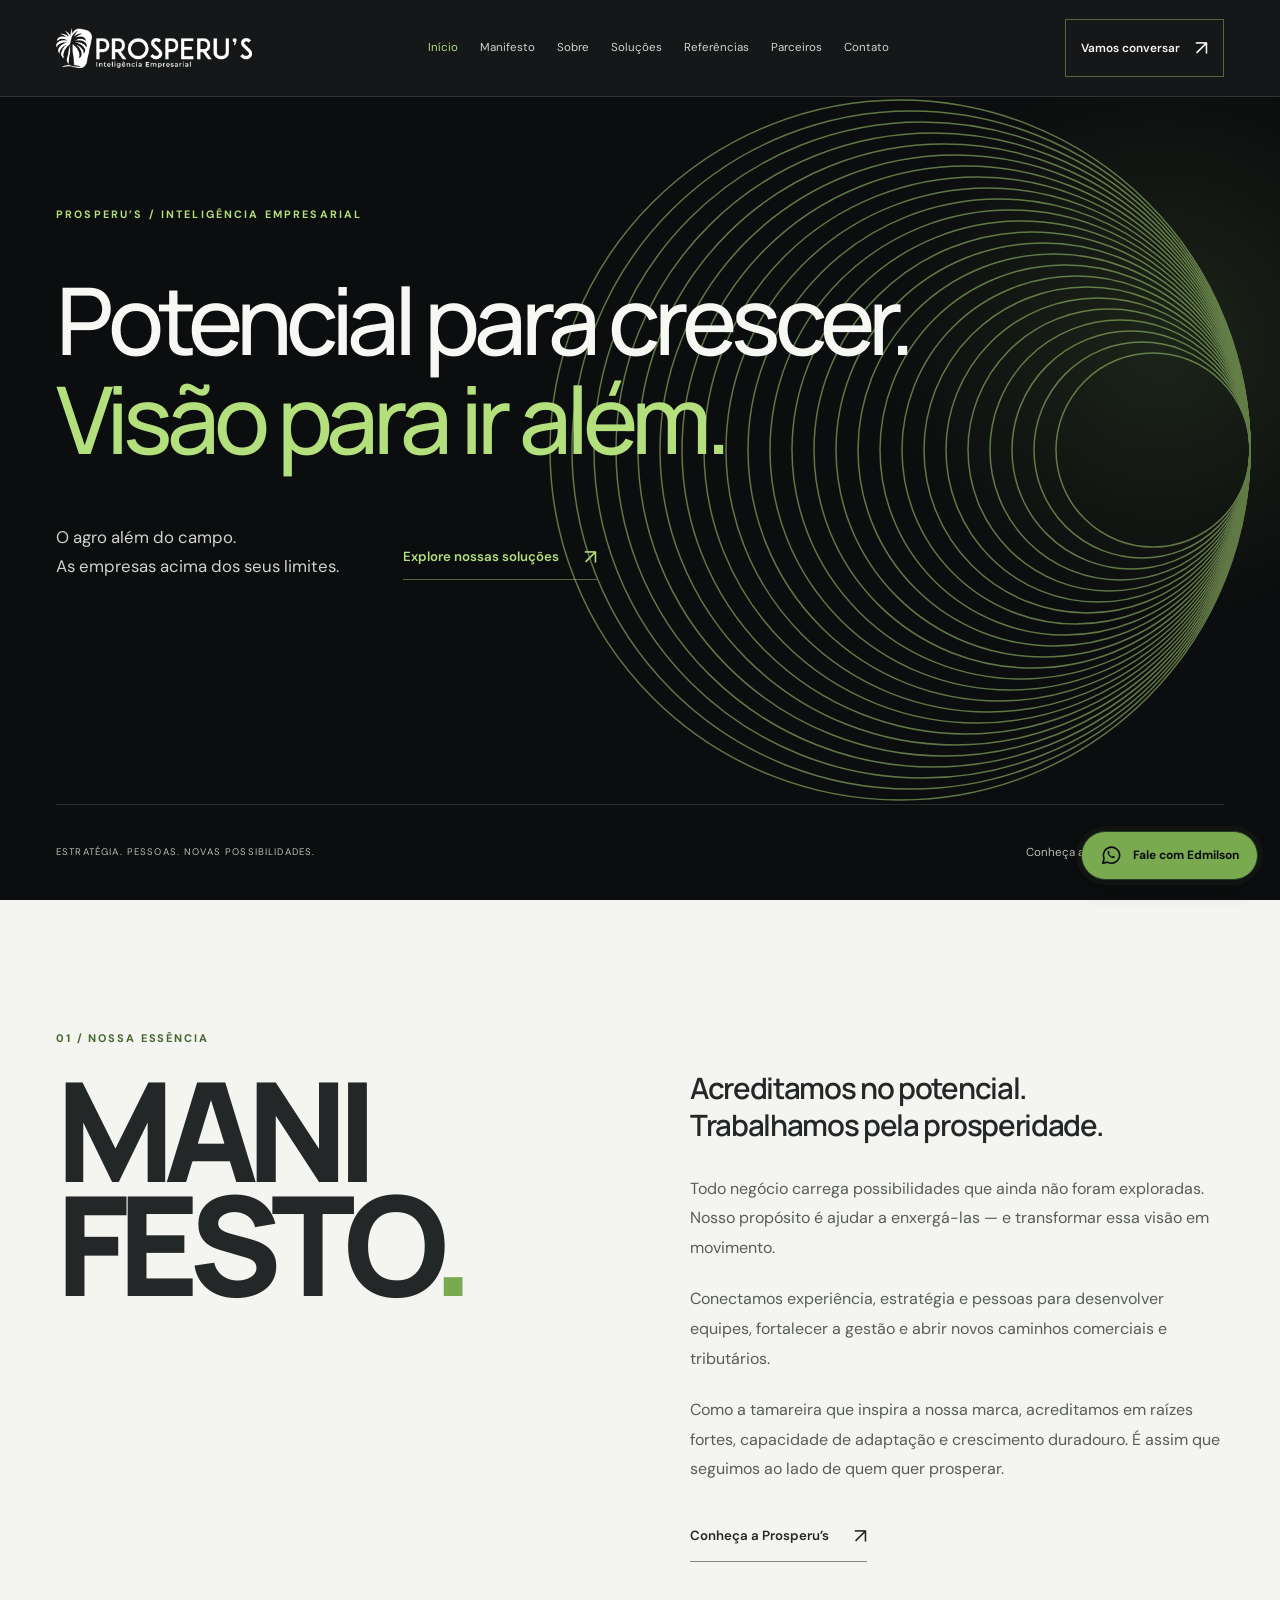
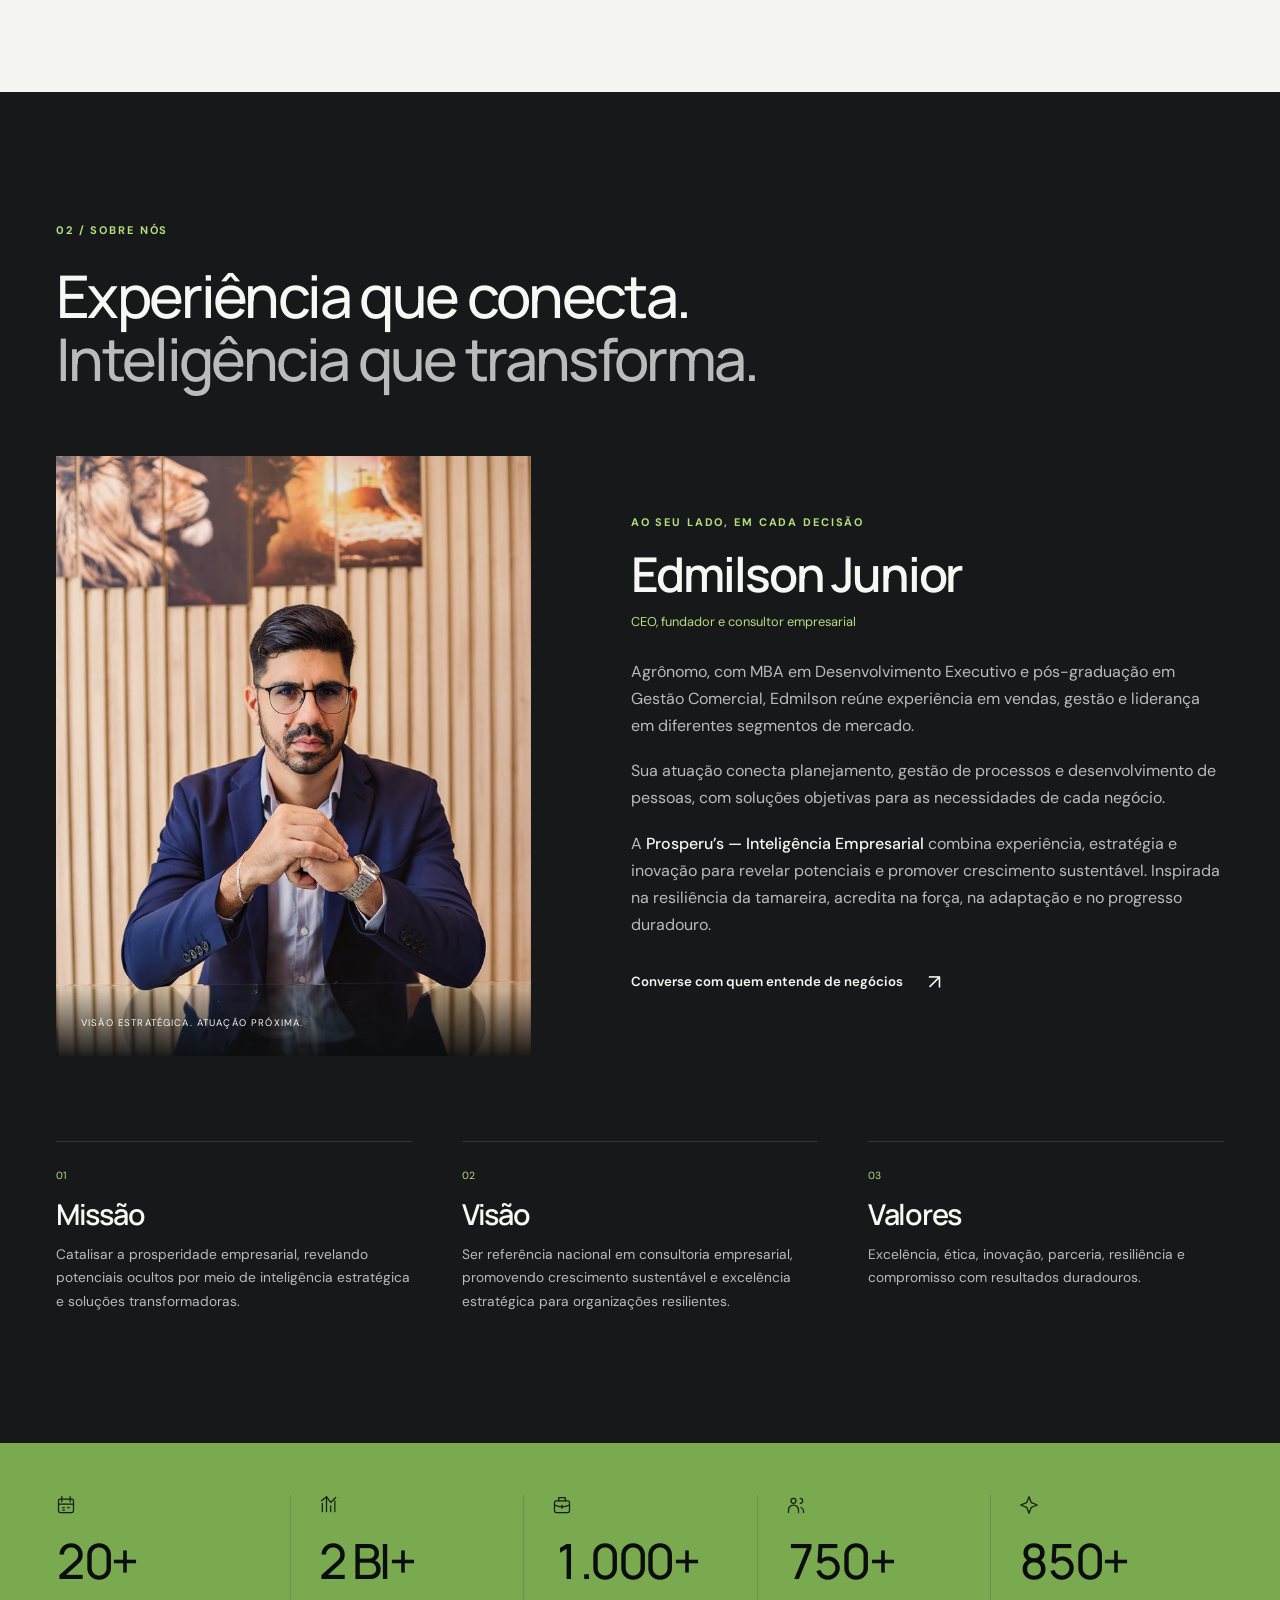
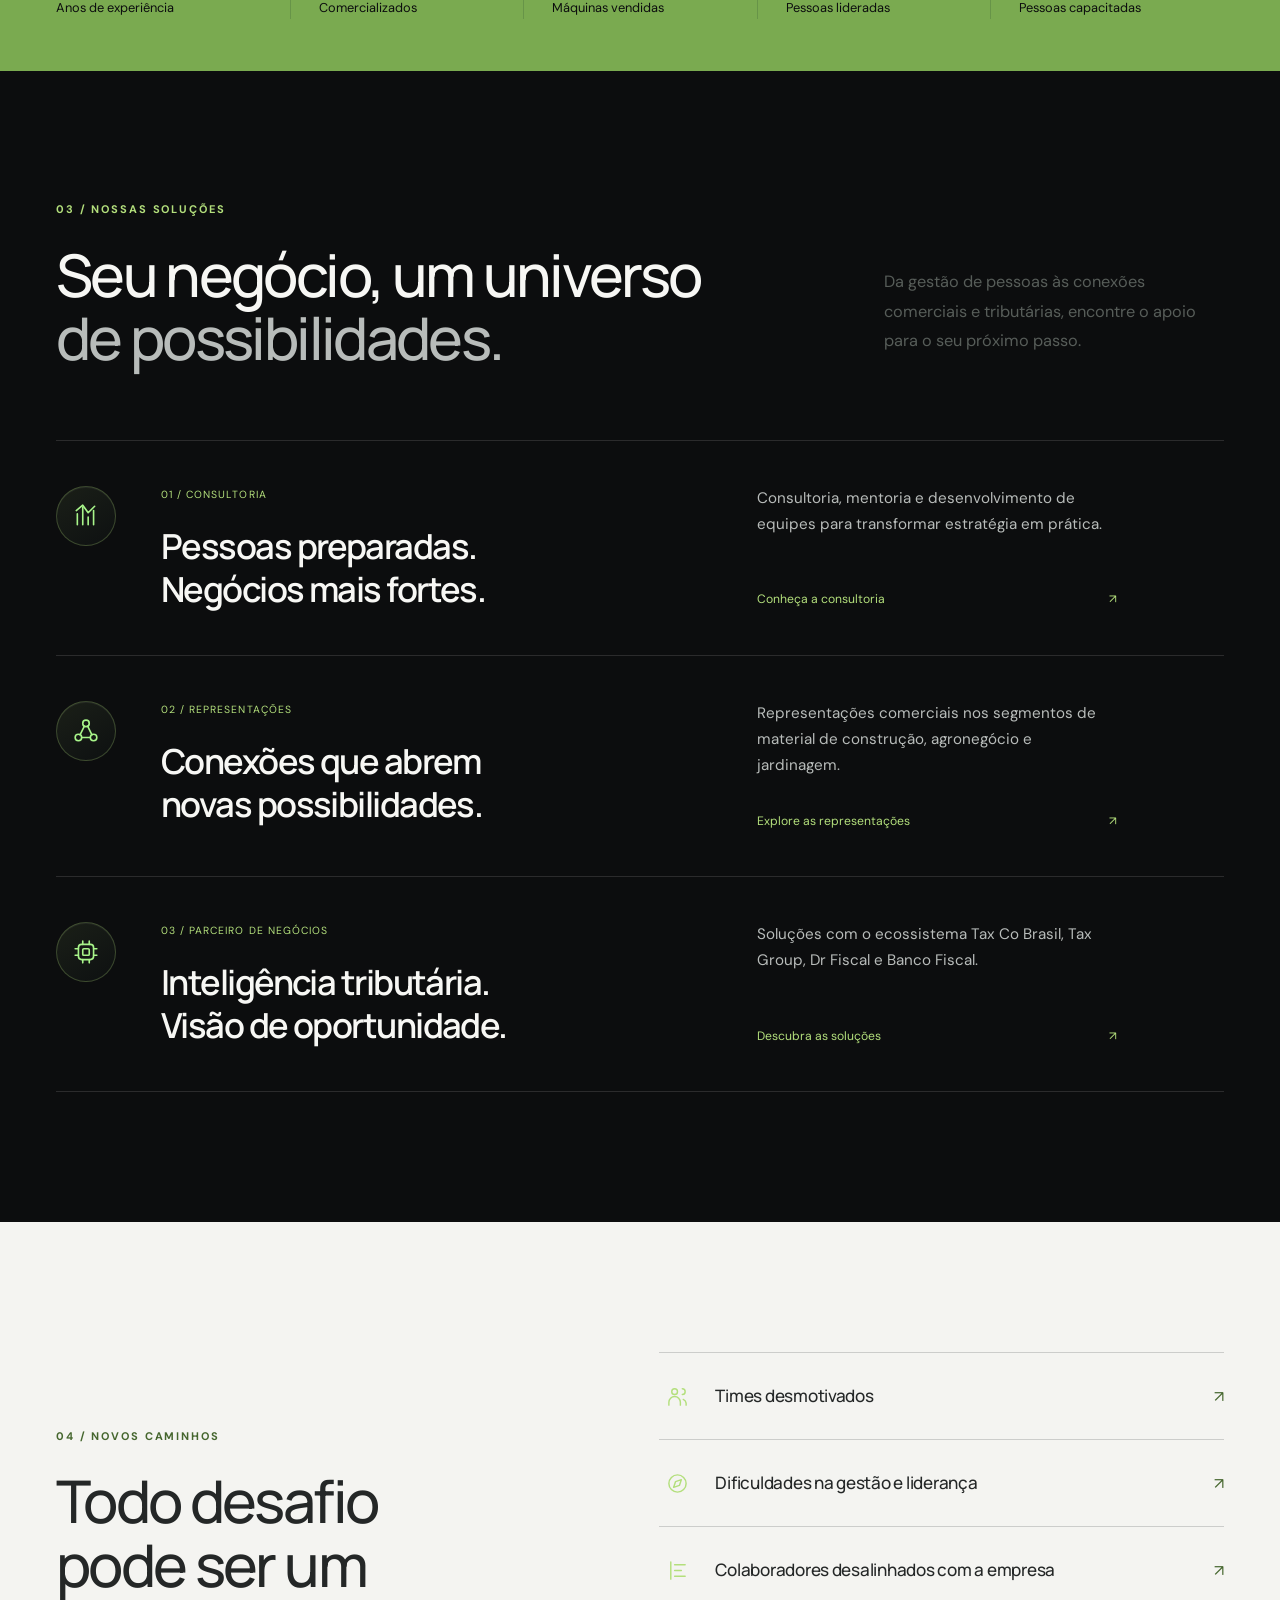
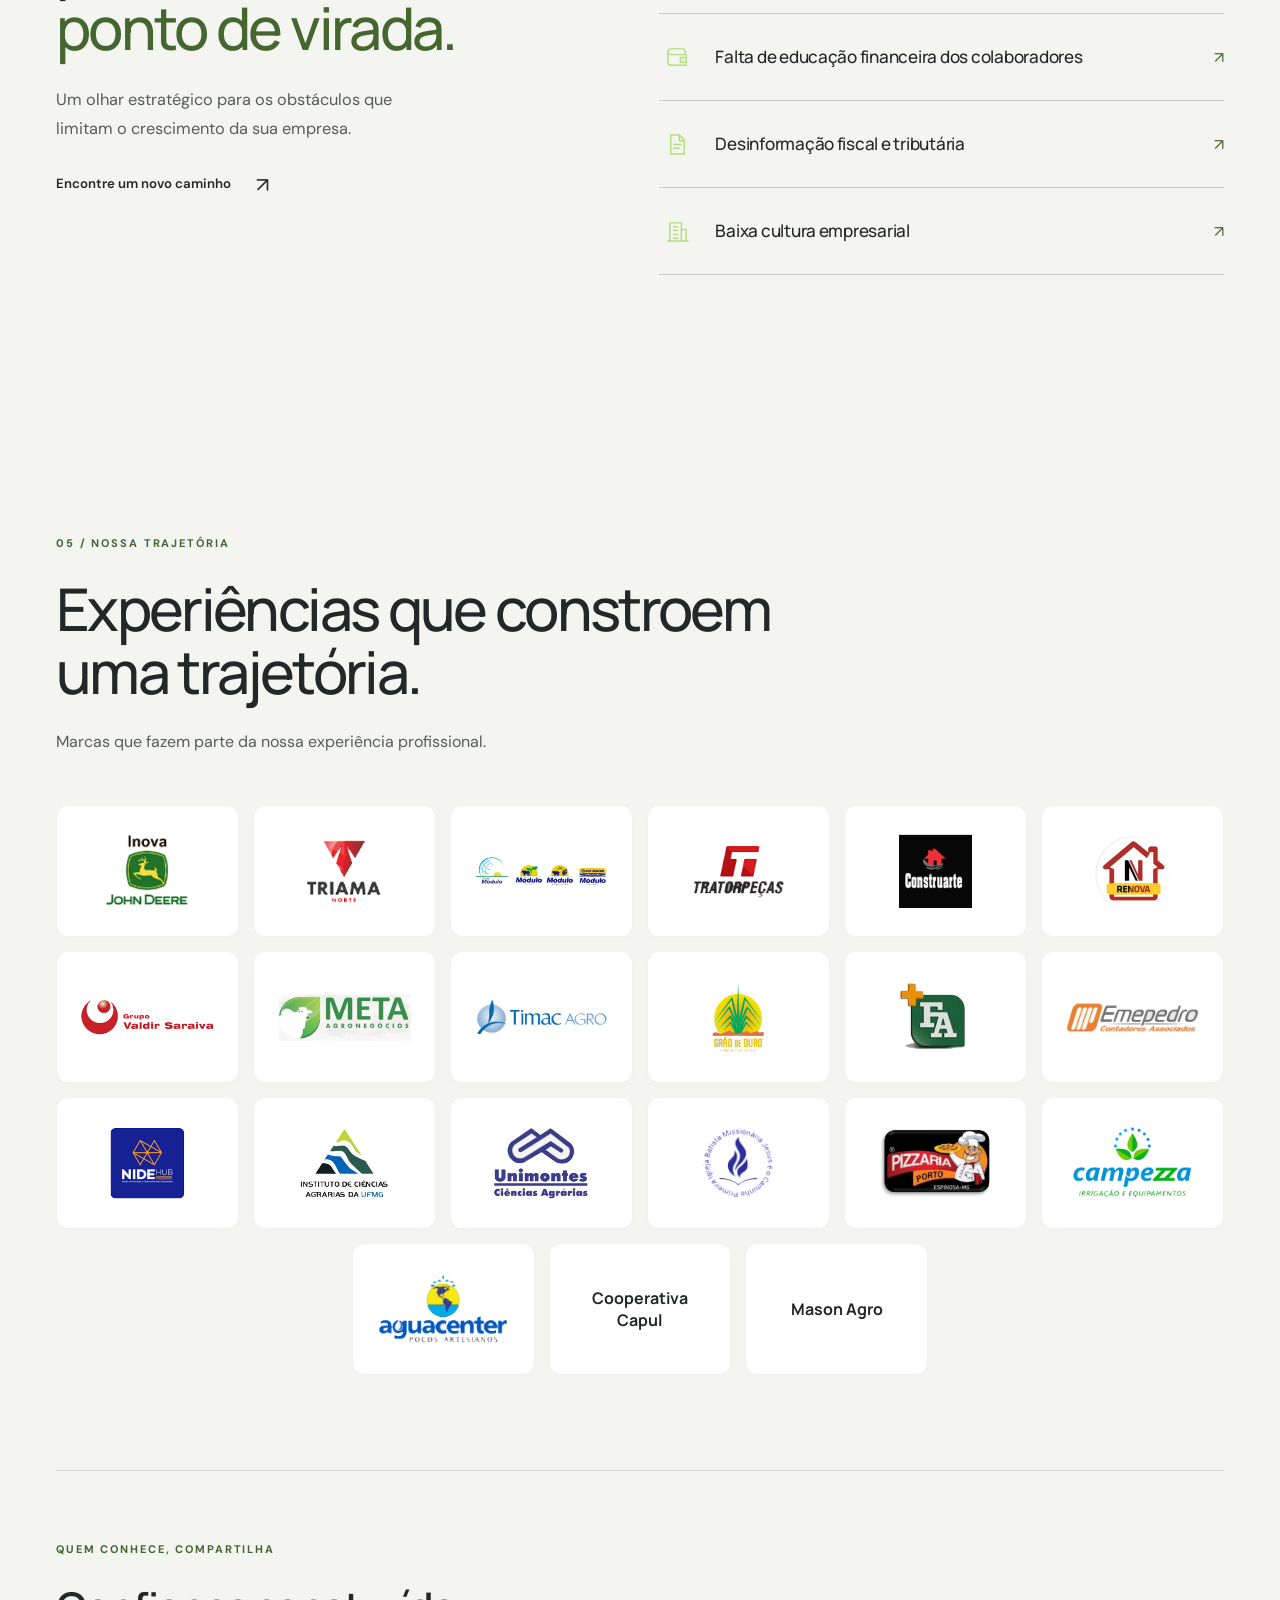
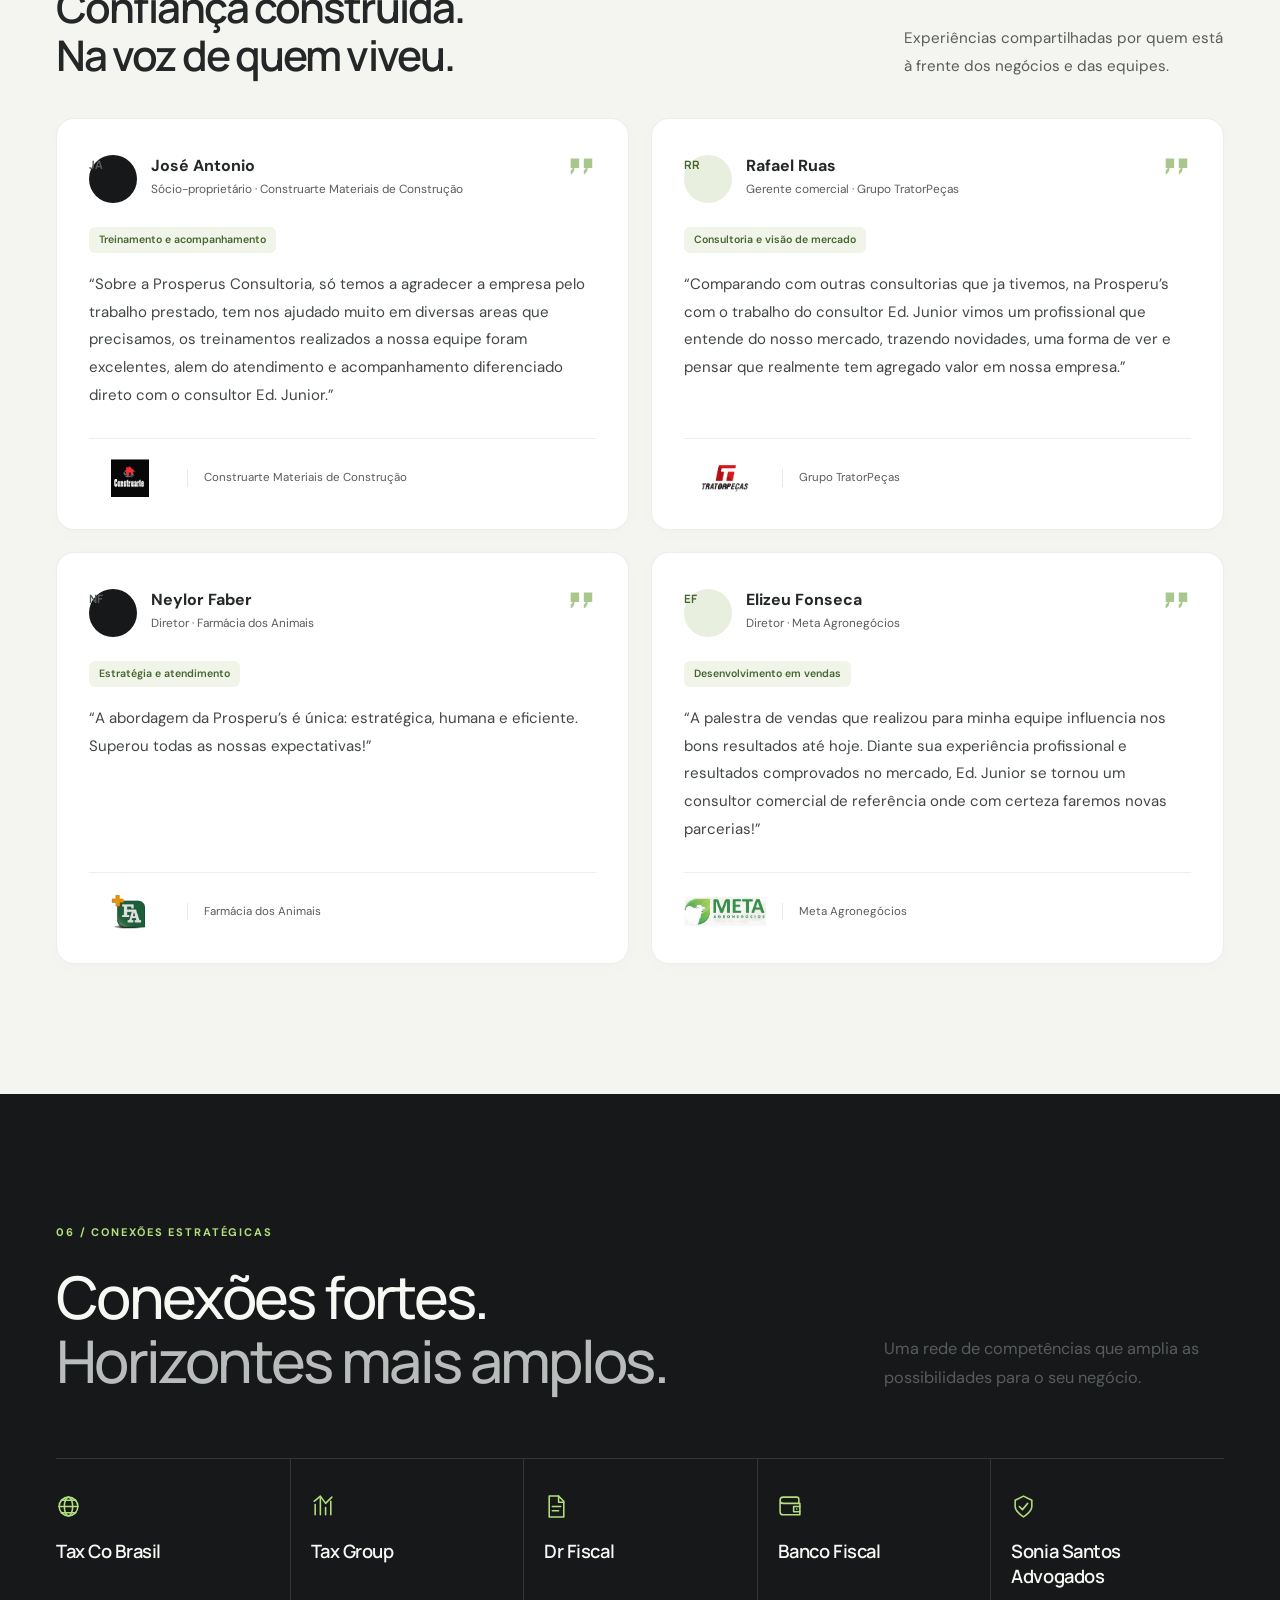
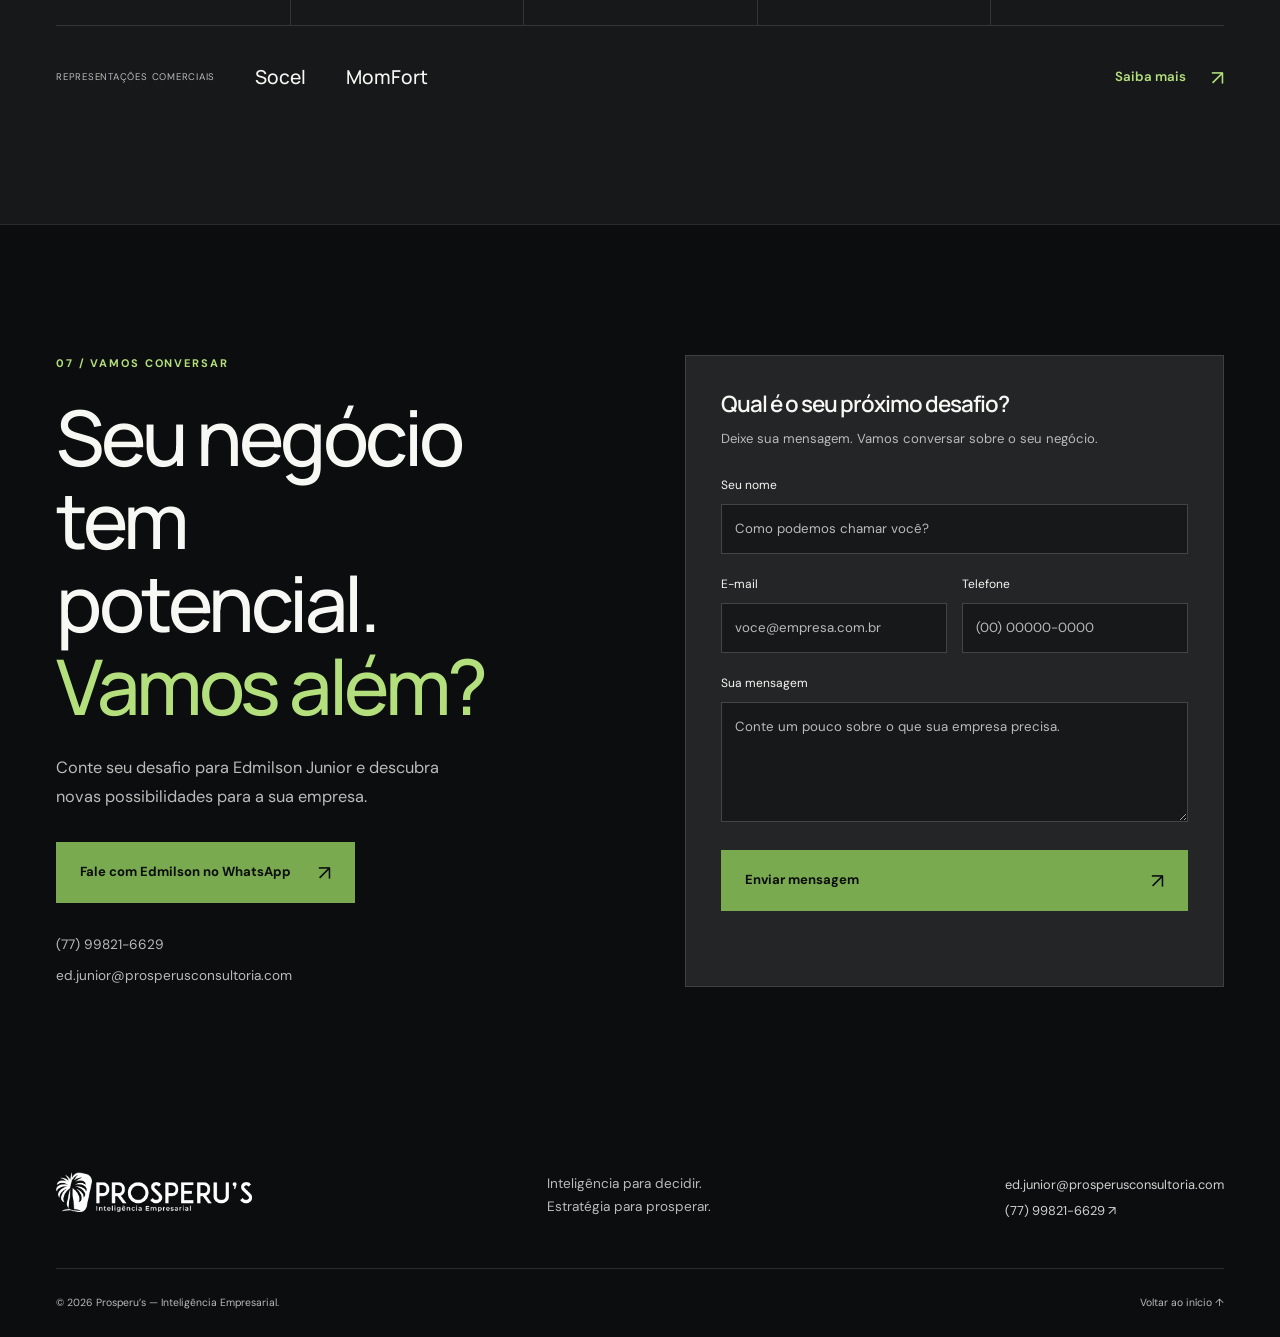
==== commit 7e30545e: "1.0.2 Mudanças no layout- circulos header" ====
--- a/index.html
+++ b/index.html
@@ -39,7 +39,34 @@
     </header>
     <main id="conteudo" tabindex="-1">
         <section class="hero" aria-labelledby="hero-title">
-            <div class="hero-sculpture" aria-hidden="true"><span></span><span></span><span></span></div>
+            <div class="hero-sculpture" aria-hidden="true">
+                <svg viewBox="0 0 800 800" width="800" height="800" fill="none" stroke="currentColor" stroke-width="1.5" focusable="false">
+                    <circle cx="400" cy="400" r="350" />
+                    <circle cx="411" cy="400" r="339" />
+                    <circle cx="422" cy="400" r="328" />
+                    <circle cx="433" cy="400" r="317" />
+                    <circle cx="444" cy="400" r="306" />
+                    <circle cx="455" cy="400" r="295" />
+                    <circle cx="466" cy="400" r="284" />
+                    <circle cx="477" cy="400" r="273" />
+                    <circle cx="488" cy="400" r="262" />
+                    <circle cx="499" cy="400" r="251" />
+                    <circle cx="510" cy="400" r="240" />
+                    <circle cx="521" cy="400" r="229" />
+                    <circle cx="532" cy="400" r="218" />
+                    <circle cx="543" cy="400" r="207" />
+                    <circle cx="554" cy="400" r="196" />
+                    <circle cx="565" cy="400" r="185" />
+                    <circle cx="576" cy="400" r="174" />
+                    <circle cx="587" cy="400" r="163" />
+                    <circle cx="598" cy="400" r="152" />
+                    <circle cx="609" cy="400" r="141" />
+                    <circle cx="620" cy="400" r="130" />
+                    <circle cx="631" cy="400" r="119" />
+                    <circle cx="642" cy="400" r="108" />
+                    <circle cx="653" cy="400" r="97" />
+                </svg>
+            </div>
             <div class="container hero-grid">
                 <div class="hero-copy">
                     <p class="eyebrow">PROSPERU’S / INTELIGÊNCIA EMPRESARIAL</p>
@@ -274,84 +301,104 @@
                     <h2>Experiências que constroem<br>uma trajetória.</h2>
                     <p>Marcas que fazem parte da nossa experiência profissional.</p>
                 </div>
-                <div class="logo-grid">
-                    <div class="logo-tile"><img src="img/parceiros/1.png" alt="Inova John Deere" loading="lazy"
+                <div class="logo-grid" role="list" aria-label="Marcas presentes na nossa trajetória">
+                    <div class="logo-tile" role="listitem"><img src="img/parceiros/1.png" alt="Inova John Deere" loading="lazy"
                             width="160" height="80"></div>
-                    <div class="logo-tile"><img src="img/parceiros/2.png" alt="Triama Norte" loading="lazy" width="160"
-                            height="80"></div>
-                    <div class="logo-tile"><img src="img/parceiros/3.png" alt="Grupo Módulo" loading="lazy" width="160"
-                            height="80"></div>
-                    <div class="logo-tile"><img src="img/parceiros/4.png" alt="Tratorpeças" loading="lazy" width="160"
-                            height="80"></div>
-                    <div class="logo-tile"><img src="img/parceiros/5.png" alt="Construarte" loading="lazy" width="160"
-                            height="80"></div>
-                    <div class="logo-tile"><img src="img/parceiros/6.png" alt="Renova" loading="lazy" width="160"
-                            height="80"></div>
-                    <div class="logo-tile"><img src="img/parceiros/7.png" alt="Grupo Valdir Saraiva" loading="lazy"
+                    <div class="logo-tile" role="listitem"><img src="img/parceiros/2.png" alt="Triama Norte" loading="lazy" width="160"
+                            height="80"></div>
+                    <div class="logo-tile" role="listitem"><img src="img/parceiros/3.png" alt="Grupo Módulo" loading="lazy" width="160"
+                            height="80"></div>
+                    <div class="logo-tile" role="listitem"><img src="img/parceiros/4.png" alt="Tratorpeças" loading="lazy" width="160"
+                            height="80"></div>
+                    <div class="logo-tile" role="listitem"><img src="img/parceiros/5.png" alt="Construarte" loading="lazy" width="160"
+                            height="80"></div>
+                    <div class="logo-tile" role="listitem"><img src="img/parceiros/6.png" alt="Renova" loading="lazy" width="160"
+                            height="80"></div>
+                    <div class="logo-tile" role="listitem"><img src="img/parceiros/7.png" alt="Grupo Valdir Saraiva" loading="lazy"
                             width="160" height="80"></div>
-                    <div class="logo-tile"><img src="img/parceiros/8.png" alt="Meta Agronegócios" loading="lazy"
+                    <div class="logo-tile" role="listitem"><img src="img/parceiros/8.png" alt="Meta Agronegócios" loading="lazy"
                             width="160" height="80"></div>
-                    <div class="logo-tile"><img src="img/parceiros/9.png" alt="Timac Agro" loading="lazy" width="160"
-                            height="80"></div>
-                    <div class="logo-tile"><img src="img/parceiros/10.png" alt="Grão de Ouro" loading="lazy" width="160"
-                            height="80"></div>
-                    <div class="logo-tile"><img src="img/parceiros/11.png" alt="Farmácia dos Animais" loading="lazy"
+                    <div class="logo-tile" role="listitem"><img src="img/parceiros/9.png" alt="Timac Agro" loading="lazy" width="160"
+                            height="80"></div>
+                    <div class="logo-tile" role="listitem"><img src="img/parceiros/10.png" alt="Grão de Ouro" loading="lazy" width="160"
+                            height="80"></div>
+                    <div class="logo-tile" role="listitem"><img src="img/parceiros/11.png" alt="Farmácia dos Animais" loading="lazy"
                             width="160" height="80"></div>
-                    <div class="logo-tile"><img src="img/parceiros/12.png" alt="Ernepedro Contadores Associados"
+                    <div class="logo-tile" role="listitem"><img src="img/parceiros/12.png" alt="Ernepedro Contadores Associados"
                             loading="lazy" width="160" height="80"></div>
-                    <div class="logo-tile"><img src="img/parceiros/13.png" alt="NIDE Hub" loading="lazy" width="160"
-                            height="80"></div>
-                    <div class="logo-tile"><img src="img/parceiros/14.png" alt="Instituto de Ciências Agrárias da UFMG"
+                    <div class="logo-tile" role="listitem"><img src="img/parceiros/13.png" alt="NIDE Hub" loading="lazy" width="160"
+                            height="80"></div>
+                    <div class="logo-tile" role="listitem"><img src="img/parceiros/14.png" alt="Instituto de Ciências Agrárias da UFMG"
                             loading="lazy" width="160" height="80"></div>
-                    <div class="logo-tile"><img src="img/parceiros/15.png" alt="Unimontes — Ciências Agrárias"
+                    <div class="logo-tile" role="listitem"><img src="img/parceiros/15.png" alt="Unimontes — Ciências Agrárias"
                             loading="lazy" width="160" height="80"></div>
-                    <div class="logo-tile"><img src="img/parceiros/16.png"
+                    <div class="logo-tile" role="listitem"><img src="img/parceiros/16.png"
                             alt="Primeira Igreja Batista Missionária Jesus é o Caminho" loading="lazy" width="160"
                             height="80"></div>
-                    <div class="logo-tile"><img src="img/parceiros/17.png" alt="Pizzaria Porto" loading="lazy"
+                    <div class="logo-tile" role="listitem"><img src="img/parceiros/17.png" alt="Pizzaria Porto" loading="lazy"
                             width="160" height="80"></div>
-                    <div class="logo-tile"><img src="img/parceiros/18.png" alt="Campezza Irrigação e Equipamentos"
+                    <div class="logo-tile" role="listitem"><img src="img/parceiros/18.png" alt="Campezza Irrigação e Equipamentos"
                             loading="lazy" width="160" height="80"></div>
-                    <div class="logo-tile"><img src="img/parceiros/19.png" alt="Aquacenter Piscinas e Lazer"
+                    <div class="logo-tile" role="listitem"><img src="img/parceiros/19.png" alt="Aquacenter Piscinas e Lazer"
                             loading="lazy" width="160" height="80"></div>
-                    <div class="logo-tile name-tile">Cooperativa Capul</div>
-                    <div class="logo-tile name-tile">Mason Agro</div>
-                </div>
-                <div class="testimonials">
-                    <div class="section-heading">
-                        <p class="eyebrow">QUEM CONHECE, COMPARTILHA</p>
-                        <h3>Relações que deixam marcas.</h3>
+                    <div class="logo-tile name-tile" role="listitem">Cooperativa Capul</div>
+                    <div class="logo-tile name-tile" role="listitem">Mason Agro</div>
+                </div>
+                <div class="testimonials" aria-labelledby="testimonials-title">
+                    <div class="section-heading reviews-heading">
+                        <div><p class="eyebrow">QUEM CONHECE, COMPARTILHA</p><h3 id="testimonials-title">Confiança construída.<br>Na voz de quem viveu.</h3></div>
+                        <p>Experiências compartilhadas por quem está à frente dos negócios e das equipes.</p>
                     </div>
                     <div class="testimonial-grid">
-                        <figure>
+                        <figure class="review-card">
+                            <figcaption class="review-author">
+                                <span class="review-avatar" aria-hidden="true">JA</span>
+                                <div class="review-person"><strong>José Antonio</strong><span>Sócio-proprietário · Construarte Materiais de Construção</span></div>
+                                <svg class="review-quote" viewBox="0 0 32 32" fill="currentColor" aria-hidden="true"><path d="M5 8h9v10H9c0 3-1 5-4 7v-4c1-1 2-2 2-3H5V8Zm14 0h9v10h-5c0 3-1 5-4 7v-4c1-1 2-2 2-3h-2V8Z"/></svg>
+                            </figcaption>
+                            <p class="review-topic">Treinamento e acompanhamento</p>
                             <blockquote>“Sobre a Prosperus Consultoria, só temos a agradecer a empresa pelo trabalho
                                 prestado, tem nos ajudado muito em diversas areas que precisamos, os treinamentos
                                 realizados a nossa equipe foram excelentes, alem do atendimento e acompanhamento
                                 diferenciado direto com o consultor Ed. Junior.”</blockquote>
-                            <figcaption><strong>José Antonio</strong><span>Sócio-proprietário · Construarte Materiais de
-                                    Construção</span></figcaption>
+                            <div class="review-company"><img src="img/parceiros/5.png" alt="" width="100" height="44" loading="lazy"><span>Construarte Materiais de Construção</span></div>
                         </figure>
-                        <figure>
+                        <figure class="review-card">
+                            <figcaption class="review-author">
+                                <span class="review-avatar" aria-hidden="true">RR</span>
+                                <div class="review-person"><strong>Rafael Ruas</strong><span>Gerente comercial · Grupo TratorPeças</span></div>
+                                <svg class="review-quote" viewBox="0 0 32 32" fill="currentColor" aria-hidden="true"><path d="M5 8h9v10H9c0 3-1 5-4 7v-4c1-1 2-2 2-3H5V8Zm14 0h9v10h-5c0 3-1 5-4 7v-4c1-1 2-2 2-3h-2V8Z"/></svg>
+                            </figcaption>
+                            <p class="review-topic">Consultoria e visão de mercado</p>
                             <blockquote>“Comparando com outras consultorias que ja tivemos, na Prosperu’s com o trabalho
                                 do consultor Ed. Junior vimos um profissional que entende do nosso mercado, trazendo
                                 novidades, uma forma de ver e pensar que realmente tem agregado valor em nossa empresa.”
                             </blockquote>
-                            <figcaption><strong>Rafael Ruas</strong><span>Gerente comercial · Grupo TratorPeças Máquinas
-                                    e Implementos Agrícolas</span></figcaption>
+                            <div class="review-company"><img src="img/parceiros/4.png" alt="" width="100" height="44" loading="lazy"><span>Grupo TratorPeças</span></div>
                         </figure>
-                        <figure>
+                        <figure class="review-card">
+                            <figcaption class="review-author">
+                                <span class="review-avatar" aria-hidden="true">NF</span>
+                                <div class="review-person"><strong>Neylor Faber</strong><span>Diretor · Farmácia dos Animais</span></div>
+                                <svg class="review-quote" viewBox="0 0 32 32" fill="currentColor" aria-hidden="true"><path d="M5 8h9v10H9c0 3-1 5-4 7v-4c1-1 2-2 2-3H5V8Zm14 0h9v10h-5c0 3-1 5-4 7v-4c1-1 2-2 2-3h-2V8Z"/></svg>
+                            </figcaption>
+                            <p class="review-topic">Estratégia e atendimento</p>
                             <blockquote>“A abordagem da Prosperu’s é única: estratégica, humana e eficiente. Superou
                                 todas as nossas expectativas!”</blockquote>
-                            <figcaption><strong>Neylor Faber</strong><span>Diretor · Farmácia dos Animais</span>
+                            <div class="review-company"><img src="img/parceiros/11.png" alt="" width="100" height="44" loading="lazy"><span>Farmácia dos Animais</span></div>
+                        </figure>
+                        <figure class="review-card">
+                            <figcaption class="review-author">
+                                <span class="review-avatar" aria-hidden="true">EF</span>
+                                <div class="review-person"><strong>Elizeu Fonseca</strong><span>Diretor · Meta Agronegócios</span></div>
+                                <svg class="review-quote" viewBox="0 0 32 32" fill="currentColor" aria-hidden="true"><path d="M5 8h9v10H9c0 3-1 5-4 7v-4c1-1 2-2 2-3H5V8Zm14 0h9v10h-5c0 3-1 5-4 7v-4c1-1 2-2 2-3h-2V8Z"/></svg>
                             </figcaption>
-                        </figure>
-                        <figure>
+                            <p class="review-topic">Desenvolvimento em vendas</p>
                             <blockquote>“A palestra de vendas que realizou para minha equipe influencia nos bons
                                 resultados até hoje. Diante sua experiência profissional e resultados comprovados no
                                 mercado, Ed. Junior se tornou um consultor comercial de referência onde com certeza
                                 faremos novas parcerias!”</blockquote>
-                            <figcaption><strong>Elizeu Fonseca</strong><span>Diretor · Meta Agronegócios</span>
-                            </figcaption>
+                            <div class="review-company"><img src="img/parceiros/8.png" alt="" width="100" height="44" loading="lazy"><span>Meta Agronegócios</span></div>
                         </figure>
                     </div>
                 </div>
--- a/css/home.css
+++ b/css/home.css
@@ -31,10 +31,8 @@
 .home .hero-bottom { position:relative; z-index:1; margin-top:auto; padding-block:27px; }
 .home .hero-bottom a { display:flex; align-items:center; gap:32px; }
 .home .hero-bottom a span { font-size:1.5rem; color:var(--green); }
-.hero-sculpture { position:absolute; z-index:-1; right:-210px; top:100px; width:800px; height:800px; transform:rotate(-32deg); opacity:.42; pointer-events:none; }
-.hero-sculpture span { position:absolute; inset:0; border:90px solid #69a35d; border-radius:46%; box-shadow:inset 22px 18px 30px #b3df7c25, 20px 20px 60px #0005; }
-.hero-sculpture span:nth-child(2) { inset:100px -45px 100px 180px; border-width:56px; border-color:#b3df7c; transform:rotate(50deg); }
-.hero-sculpture span:nth-child(3) { inset:220px -50px 220px 340px; border-width:24px; border-color:#d6edba; transform:rotate(95deg); }
+.hero-sculpture { position:absolute; z-index:-1; right:-20px; top:50%; width:800px; height:800px; transform:translateY(-50%); color:var(--green); opacity:.5; pointer-events:none; }
+.hero-sculpture svg { display:block; width:100%; height:100%; }
 .home .manifesto { color:var(--ink); background:var(--light); }
 .manifesto-grid { display:grid; grid-template-columns:1fr 1fr; gap:100px; align-items:start; }
 .manifesto .eyebrow { color:var(--green-ink); }
@@ -107,7 +105,7 @@
   .home .site-header nav a { font-size:.65rem; }
   .home .hero { padding-top:82px; min-height:760px; }
   .home .hero-grid { padding-block:110px 95px; }
-  .hero-sculpture { right:-380px; opacity:.28; }
+  .hero-sculpture { right:-80px; opacity:.3; }
   .manifesto-grid { gap:40px; grid-template-columns:.85fr 1fr; }
   .manifesto-copy { padding-top:0; }
   .home .about-grid { gap:40px; }
@@ -131,7 +129,7 @@
   .home .hero-bottom { padding-block:20px; gap:15px; align-items:start; }
   .home .hero-bottom>span { max-width:150px; font-size:.5rem; }
   .home .hero-bottom a { max-width:145px; gap:14px; font-size:.65rem; }
-  .hero-sculpture { width:650px; height:650px; top:110px; right:-410px; opacity:.22; }
+  .hero-sculpture { width:500px; height:500px; right:-40px; opacity:.22; }
   .manifesto-grid { grid-template-columns:1fr; gap:40px; }
   .home .manifesto h2 { font-size:clamp(5.5rem,24vw,8rem); }
   .manifesto-copy p { font-size:.95rem; }
@@ -178,4 +176,80 @@
 .home .footer-top>div { color:#d0d2d0; }
 .home .nav-cta:hover { background:var(--surface); }
 .home .button-primary,.home .floating-contact { background:var(--brand); color:var(--bg-deep); }
-.home .button-primary:hover,.home .floating-contact:hover { background:var(--green); }+.home .button-primary:hover,.home .floating-contact:hover { background:var(--green); }
+/* Marcas com respiro e depoimentos com leitura de avaliações pessoais. */
+.home .references { background:var(--light); }
+.home .logo-grid {
+  display:flex;
+  flex-wrap:wrap;
+  justify-content:center;
+  gap:14px;
+  background:transparent;
+  border:0;
+}
+.home .logo-tile {
+  flex:0 0 calc((100% - 70px) / 6);
+  min-width:0;
+  min-height:132px;
+  padding:24px;
+  border:1px solid #24272710;
+  border-radius:12px;
+  background:#fff;
+  box-shadow:0 3px 12px #0c0d0e03;
+  transition:border-color .2s,box-shadow .2s;
+}
+.home .logo-tile img { width:100%; height:74px; max-height:none; object-fit:contain; }
+.home .logo-tile:hover { background:#fff; border-color:#7aaa5070; box-shadow:0 6px 20px #0c0d0e08; }
+.home .name-tile { font-size:1rem; color:var(--ink); line-height:1.4; }
+.home .testimonials { margin-top:95px; padding-top:70px; border-top:1px solid #24272720; }
+.home .reviews-heading { display:flex; justify-content:space-between; align-items:end; gap:40px; margin-bottom:38px; }
+.home .reviews-heading h3 { font-size:clamp(2rem,3.3vw,3.3rem); line-height:1.15; }
+.home .reviews-heading>p { max-width:320px; margin:0; font-size:.95rem; line-height:1.8; color:#575d59; }
+.home .testimonial-grid { grid-template-columns:repeat(2,minmax(0,1fr)); gap:22px; align-items:stretch; }
+.home .testimonial-grid .review-card {
+  position:relative;
+  min-width:0;
+  padding:32px;
+  background:#fff;
+  border:1px solid #24272714;
+  border-radius:18px;
+  box-shadow:0 5px 20px #0c0d0e04;
+  transition:border-color .2s,box-shadow .2s;
+}
+.home .review-card:hover { border-color:#7aaa5080; box-shadow:0 10px 30px #0c0d0e09; }
+.home .testimonial-grid .review-author { display:flex; align-items:center; gap:14px; margin:0 0 24px; padding:0; border:0; }
+.review-avatar { display:grid; place-items:center; width:48px; height:48px; flex-shrink:0; border-radius:50%; background:var(--bg); color:var(--green); font-family:'Manrope',sans-serif; font-size:.9rem; font-weight:700; letter-spacing:.02em; }
+.home .review-card:nth-child(even) .review-avatar { background:#e9efdf; color:var(--green-ink); }
+.review-person { min-width:0; flex:1; }
+.home .review-person strong { color:var(--ink); font-size:1rem; line-height:1.4; }
+.home .testimonial-grid .review-person>span { font-size:.74rem; color:#575d59; line-height:1.5; margin-top:4px; overflow-wrap:anywhere; }
+.review-quote { width:30px; height:30px; align-self:start; flex-shrink:0; color:var(--brand); opacity:.65; }
+.review-topic { align-self:start; margin-bottom:18px; padding:5px 10px; border-radius:6px; background:#f0f4e9; color:var(--green-ink); font-size:.66rem; font-weight:600; line-height:1.5; }
+.home .testimonial-grid blockquote { margin:0 0 28px; font-size:.94rem; line-height:1.85; color:#414743; }
+.review-company { display:flex; align-items:center; gap:16px; margin-top:auto; padding-top:20px; border-top:1px solid #24272712; }
+.review-company img { width:82px; height:38px; object-fit:contain; flex-shrink:0; }
+.review-company>span { padding-left:16px; border-left:1px solid #2427271a; color:#575d59; font-size:.72rem; line-height:1.5; }
+@media(max-width:1150px) {
+  .home .logo-tile { flex-basis:calc((100% - 42px) / 4); }
+  .home .testimonial-grid .review-card { padding:26px; }
+}
+@media(max-width:850px) {
+  .home .logo-tile { flex-basis:calc((100% - 28px) / 3); min-height:120px; }
+  .home .reviews-heading { align-items:start; flex-direction:column; gap:20px; }
+  .home .reviews-heading>p { max-width:480px; }
+  .home .testimonial-grid { gap:18px; }
+  .home .testimonial-grid .review-author { flex-wrap:wrap; gap:12px; }
+  .review-quote { display:none; }
+}
+@media(max-width:640px) {
+  .home .logo-grid { gap:10px; }
+  .home .logo-tile { flex-basis:calc((100% - 10px) / 2); min-height:112px; padding:18px; border-radius:10px; }
+  .home .logo-tile img { height:66px; }
+  .home .name-tile { font-size:.9rem; }
+  .home .testimonials { margin-top:55px; padding-top:45px; }
+  .home .testimonial-grid { grid-template-columns:1fr; gap:16px; }
+  .home .testimonial-grid .review-card { padding:24px; border-radius:14px; }
+  .home .testimonial-grid blockquote { font-size:.9rem; }
+  .home .reviews-heading { margin-bottom:28px; }
+  .review-avatar { width:44px; height:44px; }
+}
